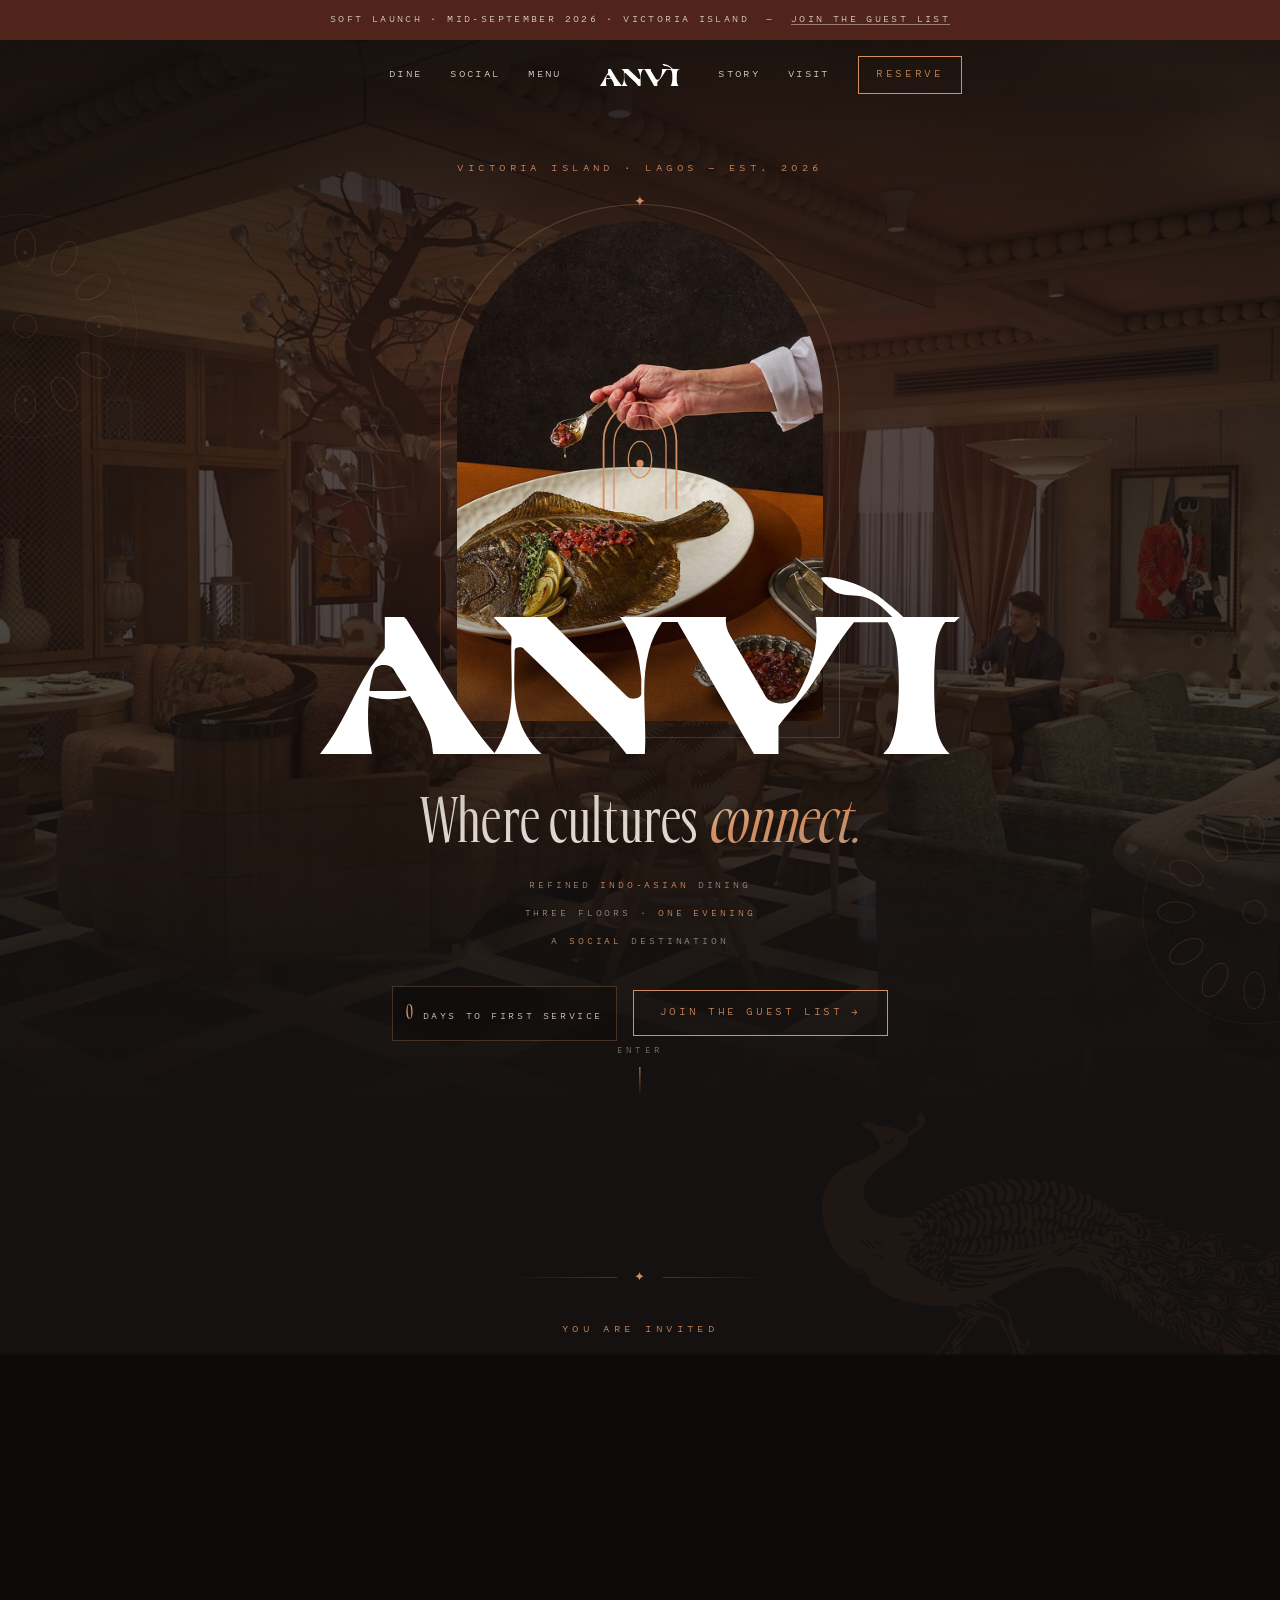
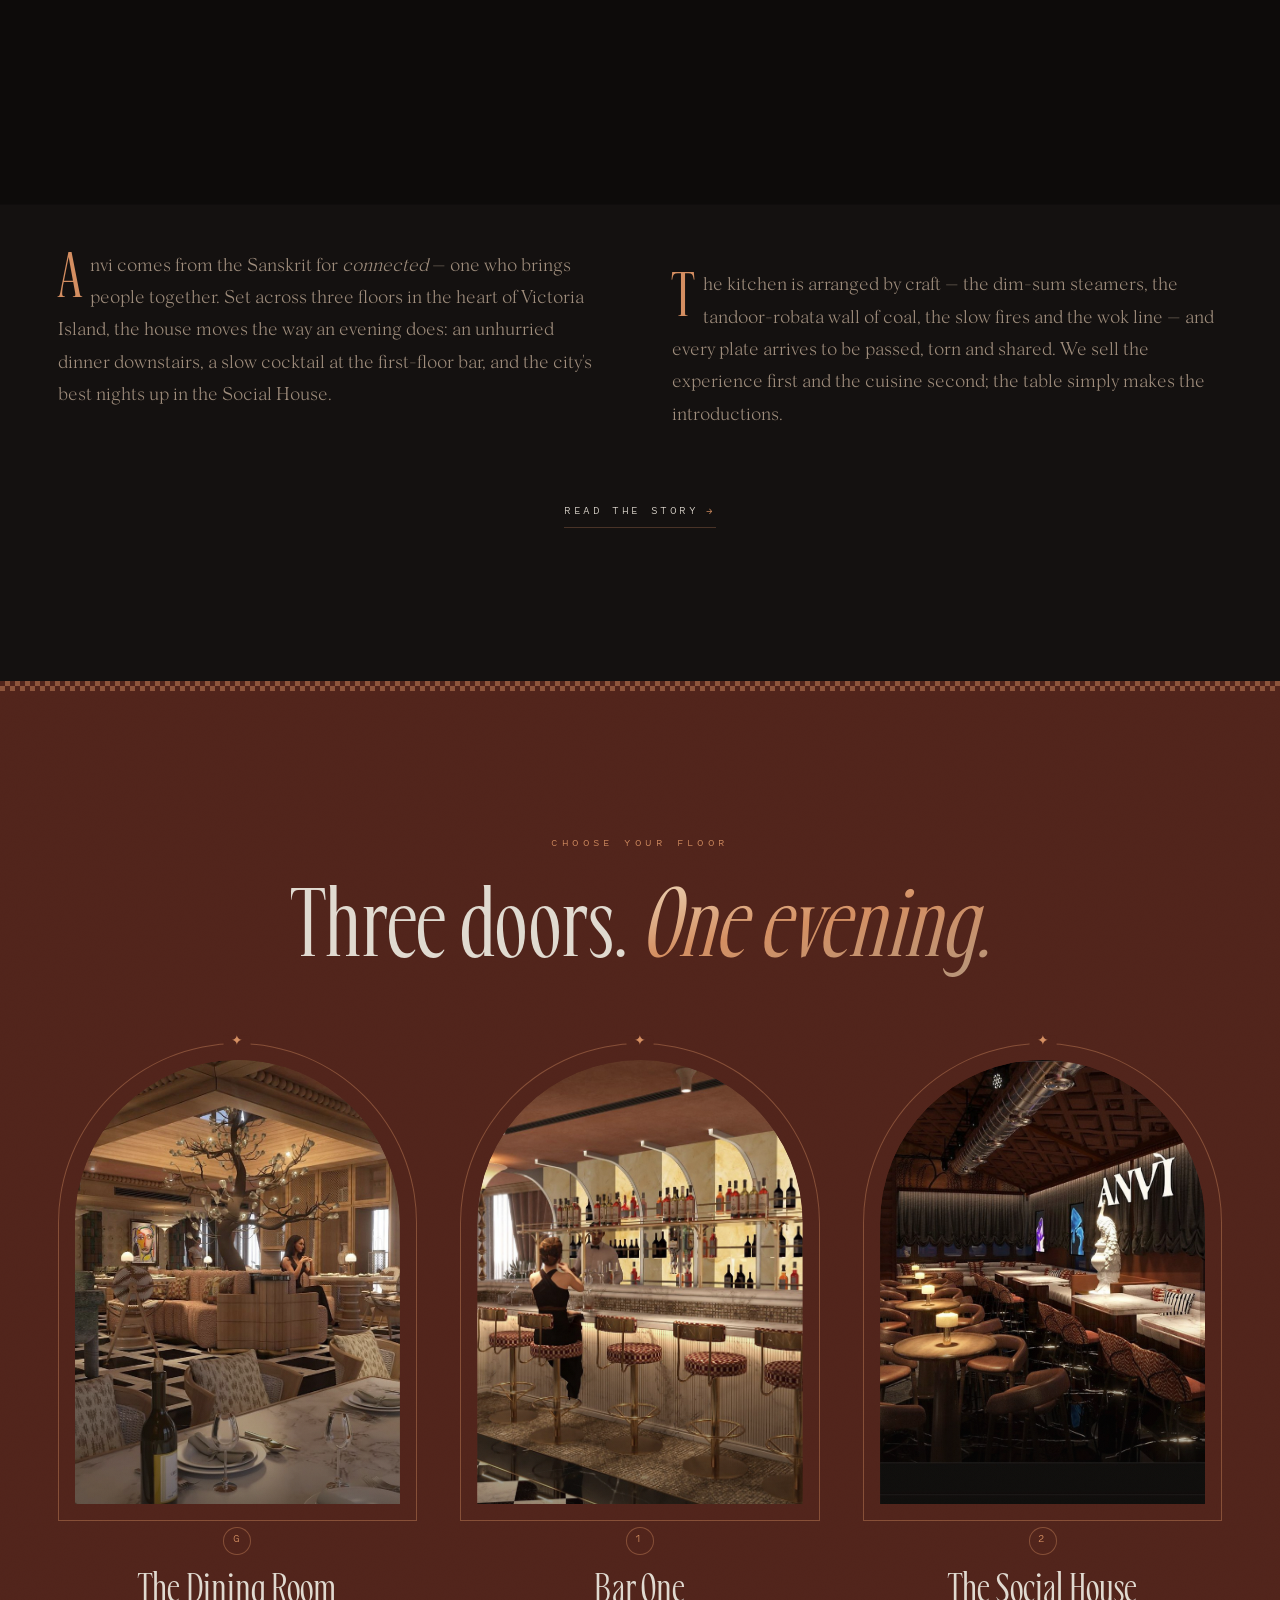
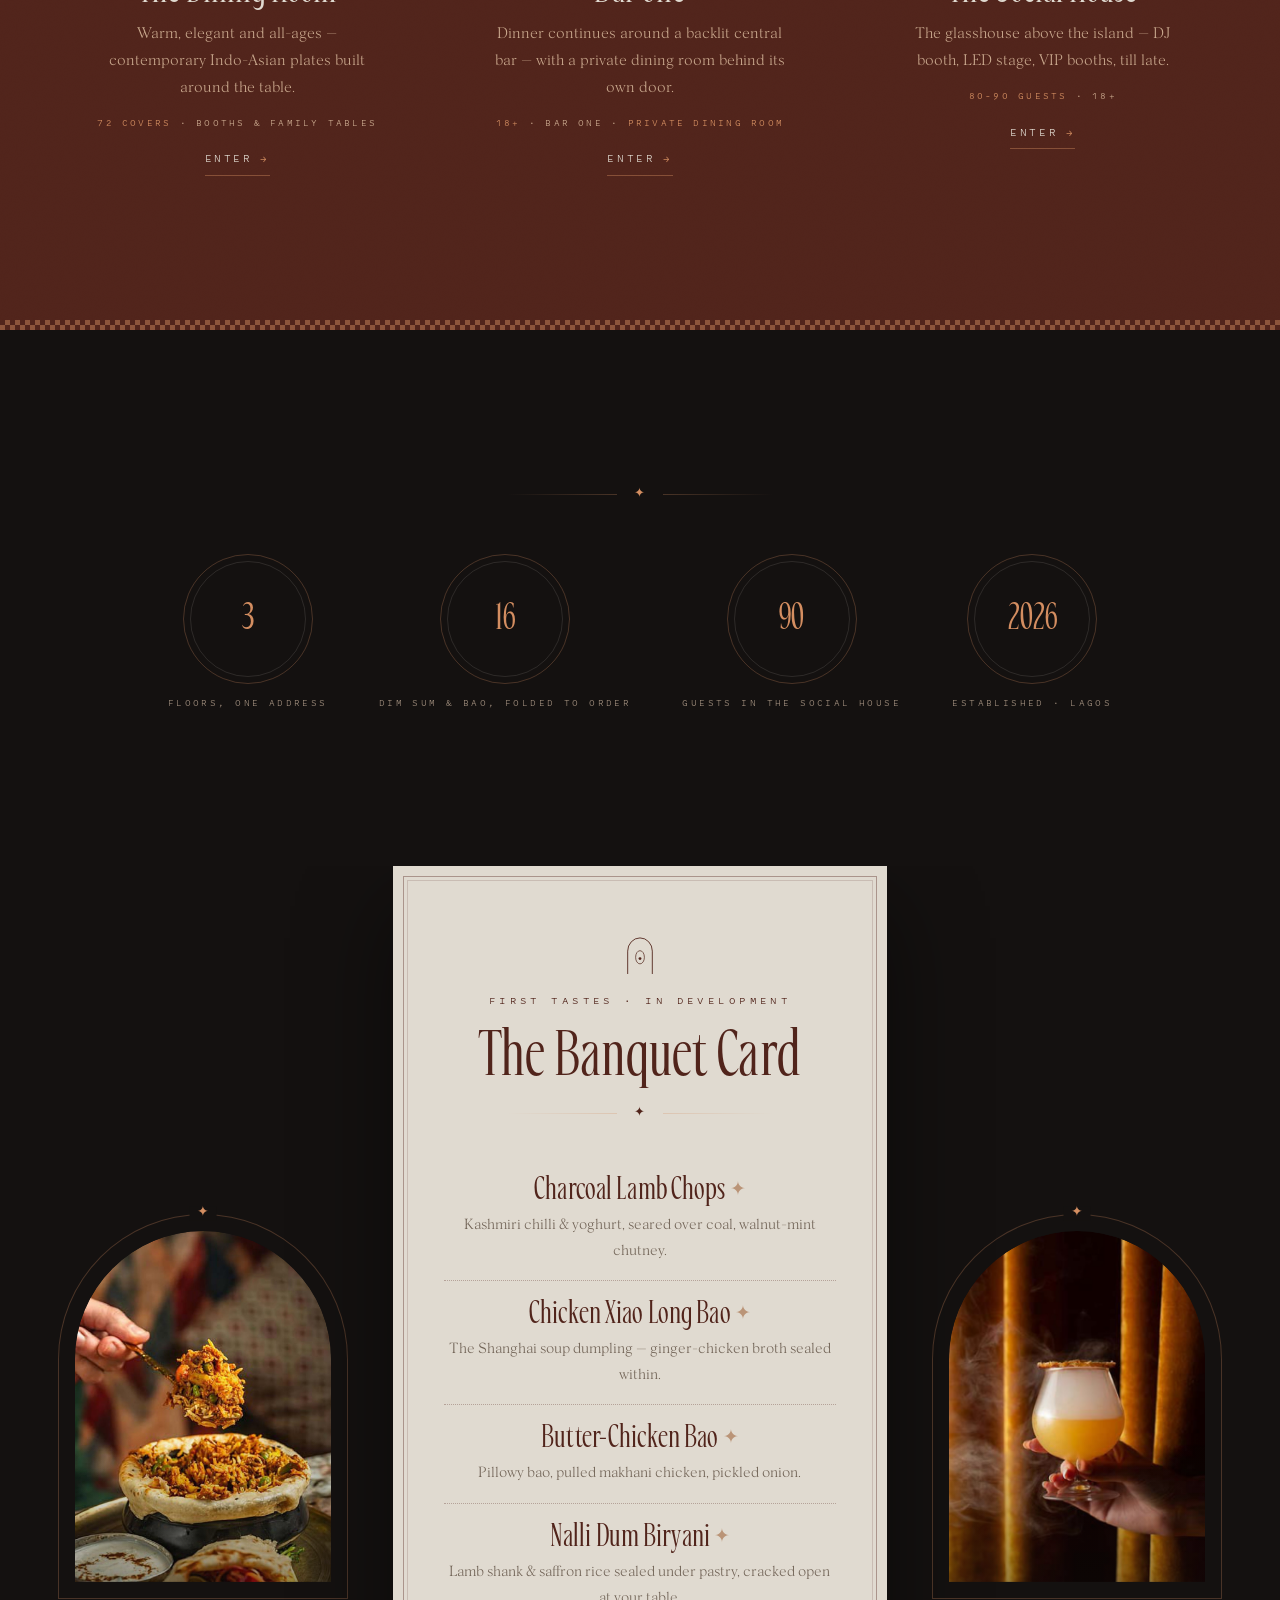
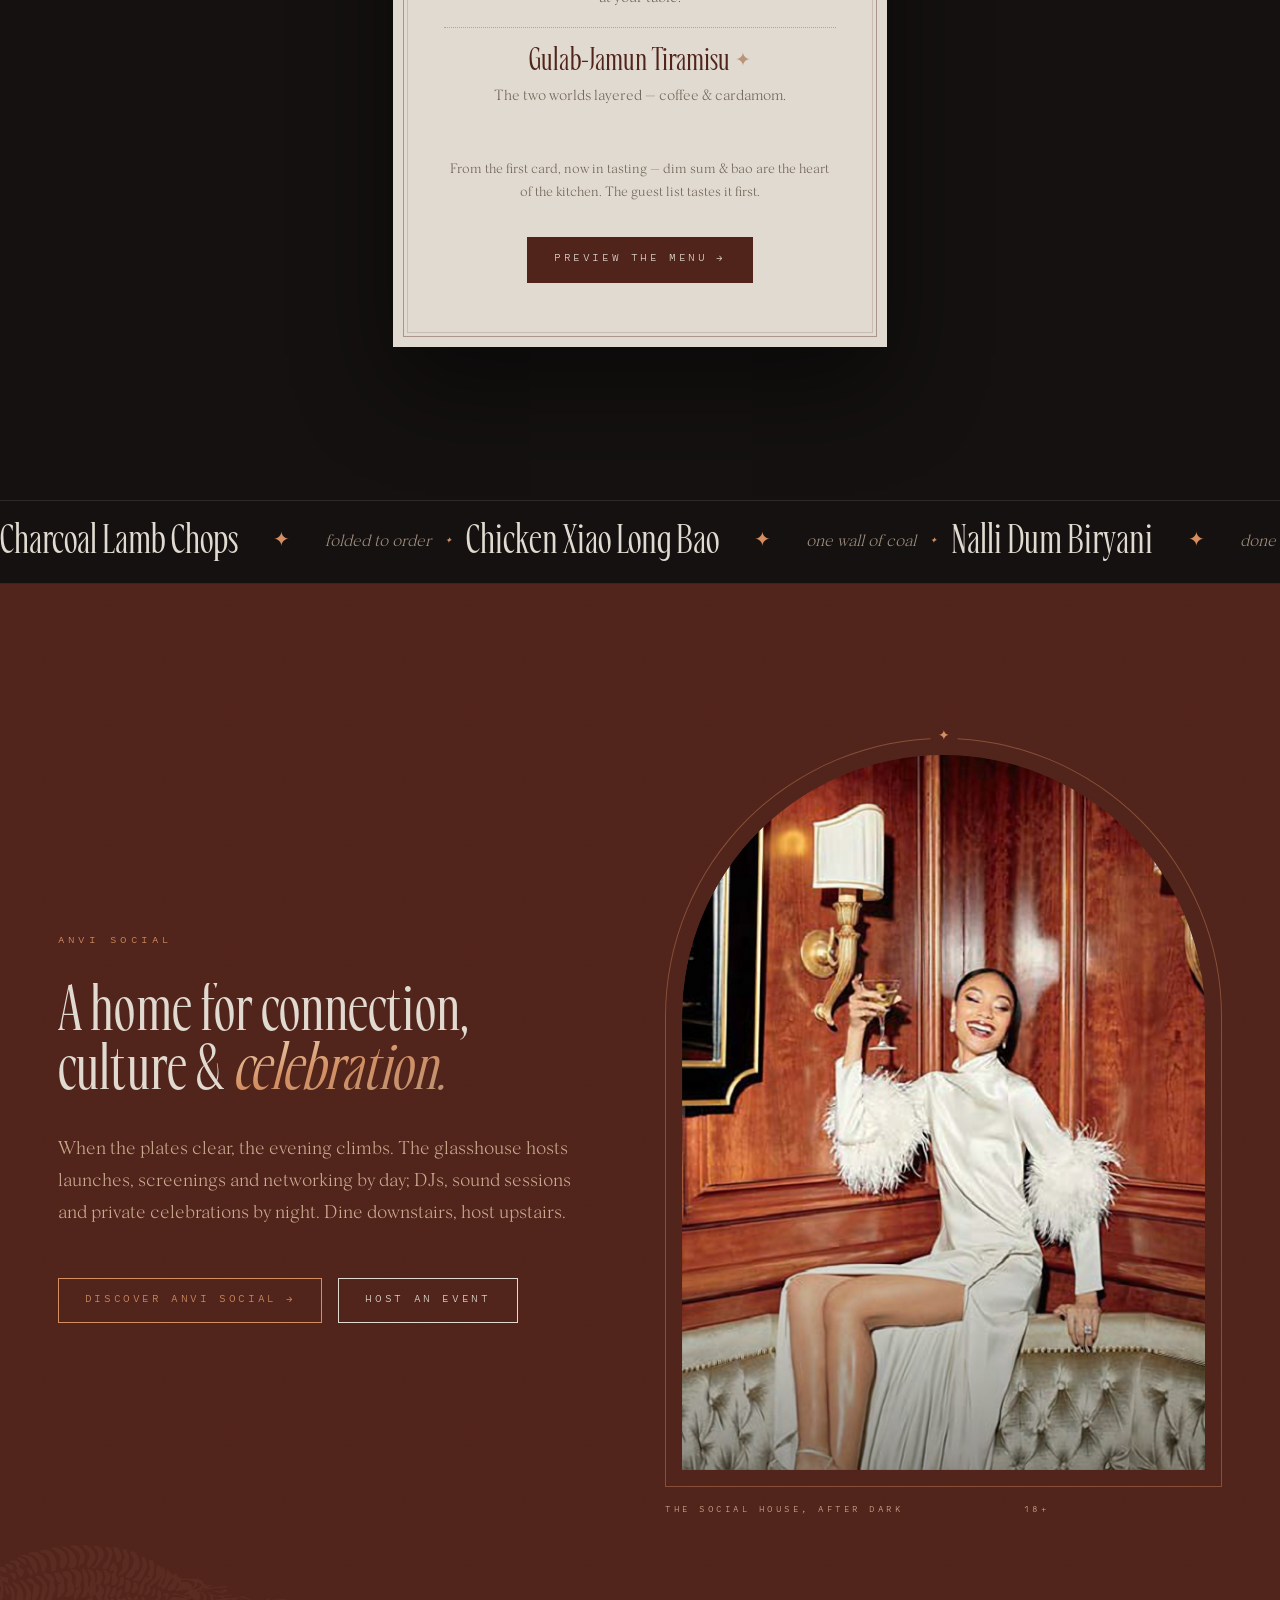
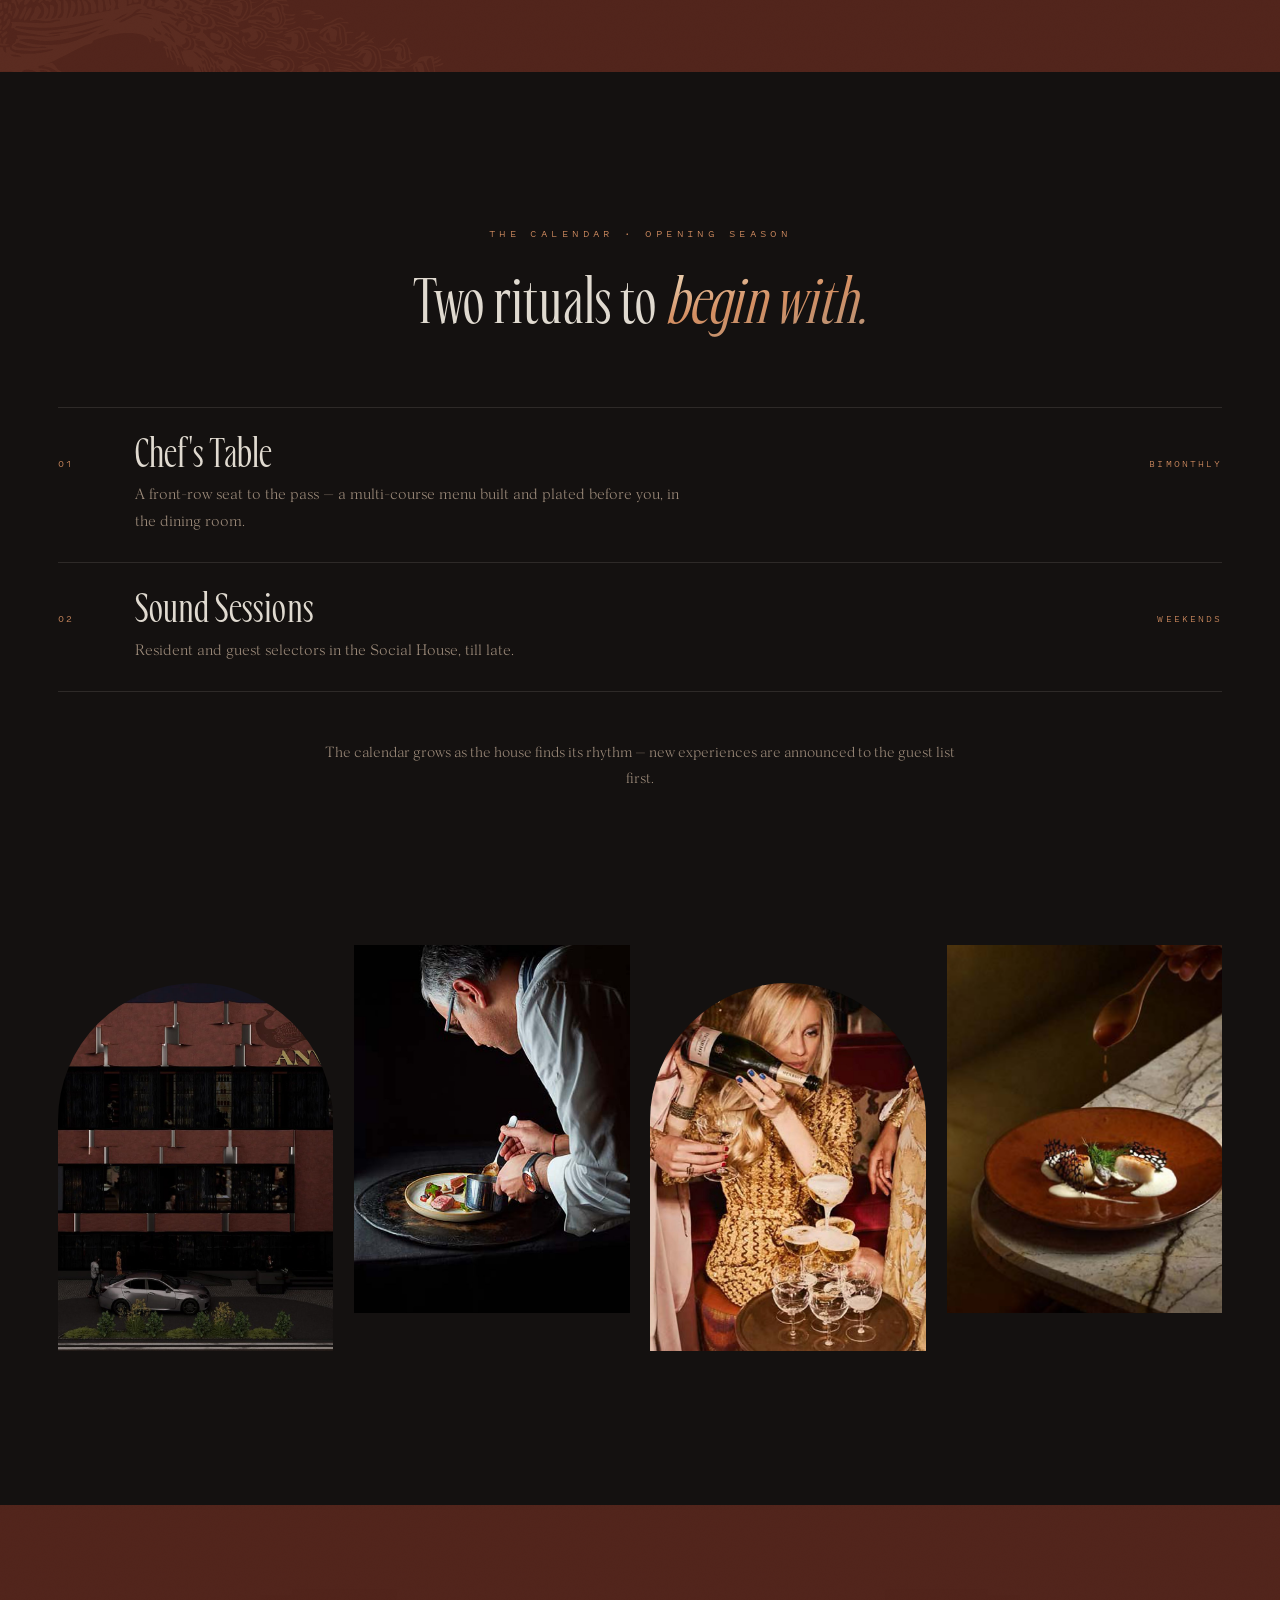
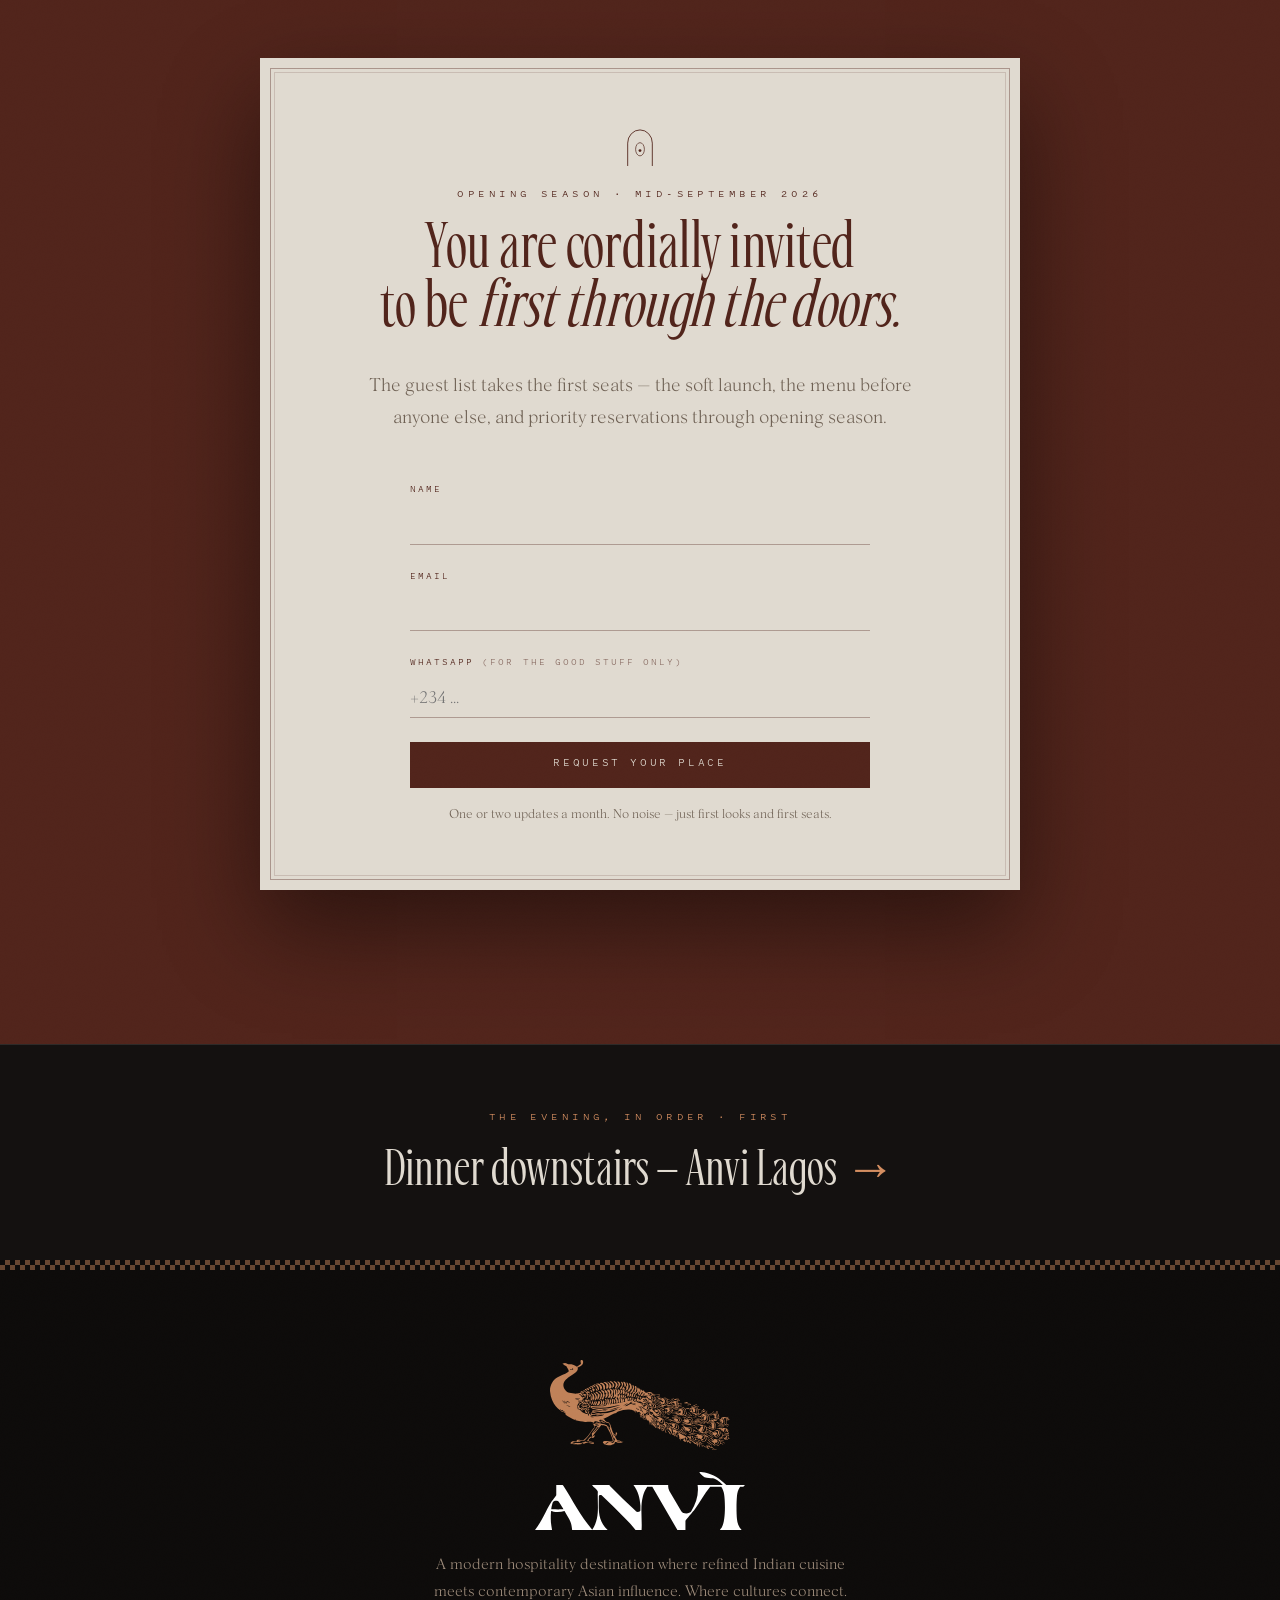
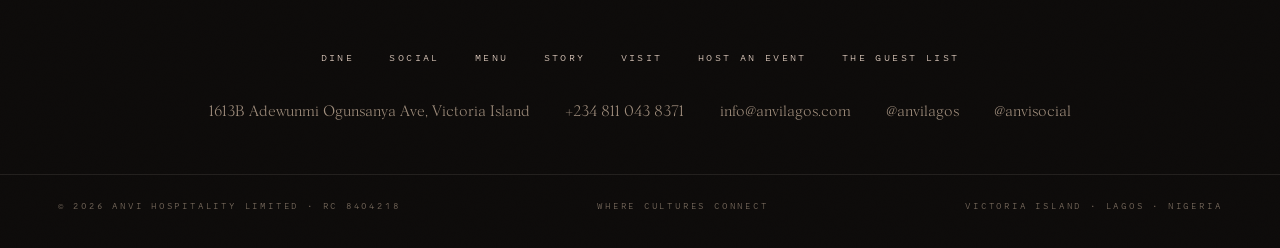
==== index.html @ 99337cc5 "Replace the Social House render carrying placeholder text; add two more real-socialhouse-arch.jpg wa" ====
<!DOCTYPE html>
<html lang="en">
<head>
<meta charset="UTF-8">
<meta name="viewport" content="width=device-width, initial-scale=1.0">
<!-- Google Analytics 4 -->
<script async src="https://www.googletagmanager.com/gtag/js?id=G-DDBRX91YCR"></script>
<script>
  window.dataLayer = window.dataLayer || [];
  function gtag(){dataLayer.push(arguments);}
  gtag("js", new Date());
  gtag("config", "G-DDBRX91YCR");
</script>
<title>ANVI — Where Cultures Connect · Refined Indo-Asian Dining · Victoria Island, Lagos</title>
<meta name="description" content="ANVI is a modern hospitality destination in Victoria Island, Lagos — refined Indian cuisine meets contemporary Asian influence across three floors: dining across two floors and the Social House above. Soft launch mid-September 2026.">
<meta property="og:title" content="ANVI — Where Cultures Connect">
<meta property="og:description" content="You are invited. Three doors, one evening — refined Indo-Asian dining and a social destination in Victoria Island, Lagos. Mid-September 2026.">
<meta property="og:type" content="website">
<meta property="og:url" content="https://anvilagos.com">
<meta property="og:image" content="https://anvilagos.com/assets/img/og-cover.jpg">
<meta property="og:image:width" content="1200">
<meta property="og:image:height" content="630">
<meta property="og:image:alt" content="ANVI — Where Cultures Connect">
<meta name="twitter:card" content="summary_large_image">
<meta name="twitter:image" content="https://anvilagos.com/assets/img/og-cover.jpg">
<link rel="icon" type="image/png" sizes="32x32" href="assets/img/favicon-32.png">
<link rel="icon" type="image/svg+xml" href="assets/logo/anvi-peacock-burgundy.svg">
<link rel="apple-touch-icon" href="assets/img/apple-touch-icon.png">
<meta name="theme-color" content="#141110">
<link rel="preload" href="assets/fonts/EternalCmp-Regular.woff2" as="font" type="font/woff2" crossorigin>
<link rel="preload" href="assets/fonts/SilkSerifText-Light.otf" as="font" type="font/otf" crossorigin>
<!-- imagesrcset/imagesizes must mirror the <img> below, or the preload fetches the full
     2400px file and the srcset saving is lost -->
<link rel="preload" as="image" href="assets/img/real-dining-tree.jpg"
      imagesrcset="assets/img/real-dining-tree-1200.jpg 1200w, assets/img/real-dining-tree-1800.jpg 1800w, assets/img/real-dining-tree.jpg 2400w"
      imagesizes="100vw" fetchpriority="high">
<link rel="stylesheet" href="css/anvi.css?v=13">
<script type="application/ld+json">
{
  "@context": "https://schema.org",
  "@type": "Restaurant",
  "name": "ANVI",
  "alternateName": "Anvi Lagos",
  "url": "https://anvilagos.com",
  "description": "A modern hospitality destination where refined Indian cuisine meets contemporary Asian influence — a dining room, Bar One on the first floor with its private dining room, and the Social House events floor in Victoria Island, Lagos.",
  "servesCuisine": ["Indian", "Pan-Asian", "Indo-Chinese"],
  "priceRange": "$$$",
  "acceptsReservations": true,
  "telephone": "+234 811 043 8371",
  "email": "info@anvilagos.com",
  "openingHours": "Mo-Su 12:00-23:00",
  "foundingDate": "2026",
  "address": {
    "@type": "PostalAddress",
    "streetAddress": "1613B Adewunmi Ogunsanya Avenue",
    "addressLocality": "Victoria Island",
    "addressRegion": "Lagos",
    "addressCountry": "NG"
  },
  "image": "https://anvilagos.com/assets/img/og-cover.jpg",
  "sameAs": [
    "https://instagram.com/anvilagos",
    "https://instagram.com/anvisocial"
  ],
  "parentOrganization": { "@type": "Organization", "name": "Anvi Hospitality Limited", "identifier": "RC 8404218" }
}
</script>
</head>
<body>

<a class="skip" href="#main">Skip to content</a>
<div class="pgbar" aria-hidden="true"></div>
<div class="ann">Soft launch · mid-September 2026 · Victoria Island &nbsp;—&nbsp; <a href="reservations.html#list">Join the guest&nbsp;list</a></div>

<header class="hd">
  <a class="hd__mini" href="reservations.html#reserve">Reserve</a>
  <nav class="hd__nav" aria-label="Primary">
    <div class="hd__group hd__group--l">
      <a class="hd__link" href="lagos.html">Dine</a>
      <a class="hd__link" href="social.html">Social</a>
      <a class="hd__link" href="menu.html">Menu</a>
    </div>
    <div class="hd__group hd__group--r">
      <a class="hd__link" href="about.html">Story</a>
      <a class="hd__link" href="reservations.html">Visit</a>
      <a class="btn hd__cta" href="reservations.html#reserve">Reserve</a>
    </div>
  </nav>
  <a class="hd__brand" href="index.html" aria-label="ANVI — home">
    <img src="assets/logo/anvi-wordmark-white.svg" alt="ANVI" width="120" height="33">
  </a>
  <button class="burger" aria-label="Open menu" aria-expanded="false"><span></span><span></span></button>
</header>

<!-- ======================= HERO · THE SHRINE ======================= -->
<section class="hero grain" id="main" data-plx-scene>
  <div class="hero__room" aria-hidden="true" data-plx="4" style="inset:-2.5%">
    <img src="assets/img/real-dining-tree.jpg" alt="" fetchpriority="high" width="2400" height="1429" srcset="assets/img/real-dining-tree-1200.jpg 1200w, assets/img/real-dining-tree-1800.jpg 1800w, assets/img/real-dining-tree.jpg 2400w" sizes="100vw">
  </div>
  <div class="mandala hero__mandala-l" aria-hidden="true" data-plx="16">
    <svg viewBox="0 0 200 200" fill="none" stroke="currentColor">
      <circle cx="100" cy="100" r="97" stroke-width=".7" opacity=".55"/>
      <circle cx="100" cy="100" r="76" stroke-width=".5" opacity=".35"/>
      <g stroke-width=".8">
        <ellipse cx="100" cy="32" rx="9" ry="16"/><ellipse cx="100" cy="32" rx="9" ry="16" transform="rotate(30 100 100)"/>
        <ellipse cx="100" cy="32" rx="9" ry="16" transform="rotate(60 100 100)"/><ellipse cx="100" cy="32" rx="9" ry="16" transform="rotate(90 100 100)"/>
        <ellipse cx="100" cy="32" rx="9" ry="16" transform="rotate(120 100 100)"/><ellipse cx="100" cy="32" rx="9" ry="16" transform="rotate(150 100 100)"/>
        <ellipse cx="100" cy="32" rx="9" ry="16" transform="rotate(180 100 100)"/><ellipse cx="100" cy="32" rx="9" ry="16" transform="rotate(210 100 100)"/>
        <ellipse cx="100" cy="32" rx="9" ry="16" transform="rotate(240 100 100)"/><ellipse cx="100" cy="32" rx="9" ry="16" transform="rotate(270 100 100)"/>
        <ellipse cx="100" cy="32" rx="9" ry="16" transform="rotate(300 100 100)"/><ellipse cx="100" cy="32" rx="9" ry="16" transform="rotate(330 100 100)"/>
      </g>
      <g fill="currentColor" stroke="none">
        <circle cx="100" cy="36" r="1.6"/><circle cx="100" cy="164" r="1.6"/><circle cx="36" cy="100" r="1.6"/><circle cx="164" cy="100" r="1.6"/>
      </g>
      <circle cx="100" cy="100" r="10" stroke-width=".8"/>
    </svg>
  </div>
  <div class="mandala hero__mandala-r" aria-hidden="true" data-plx="22">
    <svg viewBox="0 0 200 200" fill="none" stroke="currentColor">
      <circle cx="100" cy="100" r="97" stroke-width=".7" opacity=".55"/>
      <circle cx="100" cy="100" r="76" stroke-width=".5" opacity=".35"/>
      <g stroke-width=".8">
        <ellipse cx="100" cy="32" rx="9" ry="16"/><ellipse cx="100" cy="32" rx="9" ry="16" transform="rotate(30 100 100)"/>
        <ellipse cx="100" cy="32" rx="9" ry="16" transform="rotate(60 100 100)"/><ellipse cx="100" cy="32" rx="9" ry="16" transform="rotate(90 100 100)"/>
        <ellipse cx="100" cy="32" rx="9" ry="16" transform="rotate(120 100 100)"/><ellipse cx="100" cy="32" rx="9" ry="16" transform="rotate(150 100 100)"/>
        <ellipse cx="100" cy="32" rx="9" ry="16" transform="rotate(180 100 100)"/><ellipse cx="100" cy="32" rx="9" ry="16" transform="rotate(210 100 100)"/>
        <ellipse cx="100" cy="32" rx="9" ry="16" transform="rotate(240 100 100)"/><ellipse cx="100" cy="32" rx="9" ry="16" transform="rotate(270 100 100)"/>
        <ellipse cx="100" cy="32" rx="9" ry="16" transform="rotate(300 100 100)"/><ellipse cx="100" cy="32" rx="9" ry="16" transform="rotate(330 100 100)"/>
      </g>
      <circle cx="100" cy="100" r="10" stroke-width=".8"/>
    </svg>
  </div>

  <div class="hero__stage">
    <p class="k hero__k" data-rv>Victoria Island · Lagos — est. 2026</p>
    <div class="hero__archwrap">
      <div class="arch-frame" data-plx="7">
        <div class="arch arch--slides" aria-hidden="true">
          <div class="arch__slide on"><img src="assets/img/hero-fish.jpg" alt="" width="1500" height="1000" fetchpriority="high" srcset="assets/img/hero-fish-1200.jpg 1200w, assets/img/hero-fish-1800.jpg 1800w, assets/img/hero-fish.jpg 2850w" sizes="100vw"></div>
          <div class="arch__slide"><img src="assets/img/food-prawns.jpg" alt="" width="1200" height="1600" loading="lazy"></div>
          <div class="arch__slide"><img src="assets/img/drink-coupe-smoke.jpg" alt="" width="1200" height="1600" loading="lazy"></div>
        </div>
      </div>
      <div class="hero__word"><span style="display:block" data-plx="14"><img src="assets/logo/anvi-wordmark-white.svg" alt="ANVI" width="640" height="177"></span></div>
    </div>
    <div class="hero__tag">
      <h1 class="d3" data-split>Where cultures <span class="ital gilt">connect.</span></h1>
    </div>
    <p class="hero__meta" data-rv style="--d:2">
      <span>Refined <b>Indo-Asian</b> dining</span>
      <span>Three floors · <b>one evening</b></span>
      <span>A <b>social</b> destination</span>
    </p>
    <div class="row row--center hero__cta" data-rv style="--d:3">
      <div class="tminus" data-count="2026-09-15"><b data-cd-days>—</b> days to first service</div>
      <a class="btn" href="reservations.html#list">Join the guest list <span class="ar">→</span></a>
    </div>
  </div>
  <div class="hero__scroll" aria-hidden="true">Enter</div>
</section>

<!-- ======================= THE INVITATION ======================= -->
<section class="sec t-night" style="overflow:clip">
  <img class="wm" src="assets/logo/anvi-peacock-peach.svg" alt="" style="right:-8%;top:0" loading="lazy">
  <div class="wrap center" style="position:relative;z-index:1">
    <p class="orn" data-rv><span class="eye">✦</span></p>
    <p class="k mt-2" data-rv>You are invited</p>
    <h2 class="d2 mt-2" style="max-width:17ch;margin-inline:auto" data-split>Not another restaurant. A <span class="ital gilt">destination.</span></h2>
    <p class="lead mt-3" style="max-width:52ch;margin-inline:auto" data-rv>A modern hospitality destination where refined Indian cuisine meets contemporary Asian influence — built on a curated menu, elevated design and meaningful social experiences.</p>
    <div class="grid g-2 mt-4" style="text-align:left;gap:clamp(2rem,5vw,4.5rem)">
      <p class="dropcap dim" data-rv>Anvi comes from the Sanskrit for <em>connected</em> — one who brings people together. Set across three floors in the heart of Victoria Island, the house moves the way an evening does: an unhurried dinner downstairs, a slow cocktail at the first-floor bar, and the city's best nights up in the Social House.</p>
      <p class="dropcap dim" data-rv style="--d:1">The kitchen is arranged by craft — the dim-sum steamers, the tandoor-robata wall of coal, the slow fires and the wok line — and every plate arrives to be passed, torn and shared. We sell the experience first and the cuisine second; the table simply makes the introductions.</p>
    </div>
    <a class="lnk mt-4" style="display:inline-flex" href="about.html">Read the story <span class="ar">→</span></a>
  </div>
</section>

<!-- ======================= THREE DOORS ======================= -->
<section class="sec t-oxblood grain" style="overflow:clip">
  <hr class="checker" aria-hidden="true" style="position:absolute;top:0;left:0;right:0;margin:0">
  <div class="wrap-x center" style="position:relative;z-index:1">
    <p class="k" data-rv>Choose your floor</p>
    <h2 class="d2 mt-2" data-split>Three doors. <span class="ital gilt">One evening.</span></h2>
    <div class="doors mt-4">
      <a class="door" href="lagos.html" data-rv>
        <div data-rv="img" style="display:block">
          <div class="arch-frame"><div class="arch"><img src="assets/img/real-dining-tables.jpg" alt="The ground-floor dining room" loading="lazy" width="2400" height="1351" srcset="assets/img/real-dining-tables-1200.jpg 1200w, assets/img/real-dining-tables-1800.jpg 1800w, assets/img/real-dining-tables.jpg 2400w" sizes="100vw"></div></div>
        </div>
        <span class="door__floor">G</span>
        <h3 class="d4 door__name">The Dining Room</h3>
        <p class="door__desc">Warm, elegant and all-ages — contemporary Indo-Asian plates built around the table.</p>
        <p class="door__specs"><b>72 covers</b> · booths &amp; family tables</p>
        <span class="lnk door__go">Enter <span class="ar">→</span></span>
      </a>
      <a class="door" href="lagos.html#bar" data-rv style="--d:1">
        <div data-rv="img" style="display:block">
          <div class="arch-frame"><div class="arch"><img src="assets/img/real-barone-arch.jpg" alt="Bar One — the first-floor bar" loading="lazy" width="1500" height="1876" srcset="assets/img/real-barone-arch-1200.jpg 1200w, assets/img/real-barone-arch.jpg 1500w" sizes="100vw"></div></div>
        </div>
        <span class="door__floor">1</span>
        <h3 class="d4 door__name">Bar One</h3>
        <p class="door__desc">Dinner continues around a backlit central bar — with a private dining room behind its own door.</p>
        <p class="door__specs"><b>18+</b> · Bar One · <b>private dining room</b></p>
        <span class="lnk door__go">Enter <span class="ar">→</span></span>
      </a>
      <a class="door" href="social.html" data-rv style="--d:2">
        <div data-rv="img" style="display:block">
          <div class="arch-frame"><div class="arch"><img src="assets/img/real-socialhouse.jpg" alt="The Social House at night" loading="lazy" width="2400" height="1493" srcset="assets/img/real-socialhouse-1200.jpg 1200w, assets/img/real-socialhouse-1800.jpg 1800w, assets/img/real-socialhouse.jpg 2400w" sizes="100vw"></div></div>
        </div>
        <span class="door__floor">2</span>
        <h3 class="d4 door__name">The Social House</h3>
        <p class="door__desc">The glasshouse above the island — DJ booth, LED stage, VIP booths, till late.</p>
        <p class="door__specs"><b>80–90 guests</b> · 18+</p>
        <span class="lnk door__go">Enter <span class="ar">→</span></span>
      </a>
    </div>
  </div>
  <hr class="checker" aria-hidden="true" style="position:absolute;bottom:0;left:0;right:0;margin:0">
</section>

<!-- ======================= MEDALS ======================= -->
<section class="sec t-night">
  <div class="wrap center">
    <p class="orn" data-rv><span class="eye">✦</span></p>
    <div class="medals mt-3">
      <div class="medal" data-rv><div class="medal__ring"><b>3</b></div><span>Floors, one address</span></div>
      <div class="medal" data-rv style="--d:1"><div class="medal__ring"><b>16</b></div><span>Dim sum &amp; bao, folded to order</span></div>
      <div class="medal" data-rv style="--d:2"><div class="medal__ring"><b>90</b></div><span>Guests in the Social House</span></div>
      <div class="medal" data-rv style="--d:3"><div class="medal__ring"><b>2026</b></div><span>Established · Lagos</span></div>
    </div>
  </div>
</section>

<!-- ======================= THE BANQUET CARD ======================= -->
<section class="sec sec--flush-t t-night" style="overflow:clip">
  <div class="wrap-x">
    <div class="banquet">
      <div data-rv="img" class="banquet-side">
        <div class="arch-frame"><div class="arch"><img src="assets/img/food-biryani.jpg" alt="Saffron dum biryani" loading="lazy" width="1200" height="1600" srcset="assets/img/food-biryani-1200.jpg 1200w, assets/img/food-biryani-1800.jpg 1800w, assets/img/food-biryani.jpg 1922w" sizes="100vw"></div></div>
      </div>
      <div class="invite center" data-rv>
        <div class="invite__seal" aria-hidden="true">
          <svg viewBox="0 0 100 110" fill="none" xmlns="http://www.w3.org/2000/svg">
            <path d="M22 100 V48 A28 30 0 0 1 78 48 V100" stroke="currentColor" stroke-width="2"/>
            <ellipse cx="50" cy="62" rx="10" ry="15" stroke="currentColor" stroke-width="1.6"/>
            <circle cx="50" cy="65" r="3.2" fill="currentColor"/>
          </svg>
        </div>
        <p class="k">First tastes · in development</p>
        <h2 class="d3 mt-1" style="color:var(--oxblood)">The Banquet Card</h2>
        <p class="orn mt-1" style="color:var(--oxblood)" aria-hidden="true"><span class="eye">✦</span></p>
        <div class="bq mt-2">
          <div class="bq__item">
            <h3 class="bq__n">Charcoal Lamb Chops <span class="sig">✦</span></h3>
            <p class="bq__d">Kashmiri chilli &amp; yoghurt, seared over coal, walnut-mint chutney.</p>
          </div>
          <div class="bq__item">
            <h3 class="bq__n">Chicken Xiao Long Bao <span class="sig">✦</span></h3>
            <p class="bq__d">The Shanghai soup dumpling — ginger-chicken broth sealed within.</p>
          </div>
          <div class="bq__item">
            <h3 class="bq__n">Butter-Chicken Bao <span class="sig">✦</span></h3>
            <p class="bq__d">Pillowy bao, pulled makhani chicken, pickled onion.</p>
          </div>
          <div class="bq__item">
            <h3 class="bq__n">Nalli Dum Biryani <span class="sig">✦</span></h3>
            <p class="bq__d">Lamb shank &amp; saffron rice sealed under pastry, cracked open at your table.</p>
          </div>
          <div class="bq__item">
            <h3 class="bq__n">Gulab-Jamun Tiramisu <span class="sig">✦</span></h3>
            <p class="bq__d">The two worlds layered — coffee &amp; cardamom.</p>
          </div>
        </div>
        <p class="dim mt-2" style="font-size:.85rem">From the first card, now in tasting — dim sum &amp; bao are the heart of the kitchen. The guest list tastes it first.</p>
        <a class="btn btn--fill mt-2" href="menu.html">Preview the menu <span class="ar">→</span></a>
      </div>
      <div data-rv="img" class="banquet-side">
        <div class="arch-frame"><div class="arch"><img src="assets/img/drink-glow.jpg" alt="A glowing signature cocktail" loading="lazy" width="900" height="1200"></div></div>
      </div>
    </div>
  </div>
</section>

<!-- ======================= MARQUEE ======================= -->
<div class="mq t-night" aria-hidden="true">
  <div class="mq__t">
    <span>Charcoal Lamb Chops</span><span class="ital">folded to order</span><span>Chicken Xiao Long Bao</span><span class="ital">one wall of coal</span><span>Nalli Dum Biryani</span><span class="ital">done properly</span><span>Anvi Jollof</span>
  </div>
</div>

<!-- ======================= AFTER DARK ======================= -->
<section class="sec t-oxblood grain" style="overflow:clip">
  <img class="wm" src="assets/logo/anvi-peacock-peach.svg" alt="" style="left:-9%;bottom:-8%;opacity:.07" loading="lazy">
  <div class="wrap" style="position:relative;z-index:1">
    <div class="duo duo--rev">
      <div class="duo__media" data-rv="img">
        <div class="arch-frame"><div class="arch"><img src="assets/img/social-laugh.jpg" alt="Friends laughing over cocktails at Anvi Social" loading="lazy" width="1500" height="2000"></div></div>
        <p class="duo__caption"><span>The Social House, after dark</span><span>18+</span></p>
      </div>
      <div class="duo__body">
        <p class="k" data-rv>Anvi Social</p>
        <h2 class="d3 mt-2" data-split>A home for connection, culture &amp; <span class="ital gilt">celebration.</span></h2>
        <p class="dim mt-2" data-rv>When the plates clear, the evening climbs. The glasshouse hosts launches, screenings and networking by day; DJs, sound sessions and private celebrations by night. Dine downstairs, host upstairs.</p>
        <div class="row mt-3" data-rv style="--d:1">
          <a class="btn" href="social.html">Discover Anvi Social <span class="ar">→</span></a>
          <a class="btn btn--ivory" href="reservations.html#host">Host an event</a>
        </div>
      </div>
    </div>
  </div>
</section>

<!-- ======================= PROGRAMME ======================= -->
<section class="sec t-night">
  <div class="wrap">
    <div class="center">
      <p class="k" data-rv>The calendar · opening season</p>
      <h2 class="d3 mt-2" data-rv style="--d:1">Two rituals to <span class="ital gilt">begin with.</span></h2>
    </div>
    <div class="prog mt-4">
      <div class="prog__item" data-rv>
        <span class="prog__no">01</span>
        <div><h3 class="prog__name">Chef's Table</h3><p class="prog__desc">A front-row seat to the pass — a multi-course menu built and plated before you, in the dining room.</p></div>
        <span class="prog__when">Bimonthly</span>
      </div>
      <div class="prog__item" data-rv>
        <span class="prog__no">02</span>
        <div><h3 class="prog__name">Sound Sessions</h3><p class="prog__desc">Resident and guest selectors in the Social House, till late.</p></div>
        <span class="prog__when">Weekends</span>
      </div>
    </div>
    <p class="dim center mt-3" data-rv style="font-size:.92rem;margin-inline:auto">The calendar grows as the house finds its rhythm — new experiences are announced to the guest list first.</p>
  </div>
</section>

<!-- ======================= COLONNADE ======================= -->
<section class="sec sec--flush-t t-night">
  <div class="wrap-x">
    <div class="gal">
      <a href="assets/img/real-facade-dusk.jpg" data-rv><img src="assets/img/real-facade-dusk.jpg" srcset="assets/img/real-facade-dusk-1200.jpg 1200w, assets/img/real-facade-dusk-1800.jpg 1800w, assets/img/real-facade-dusk.jpg 2200w" sizes="100vw" alt="The ANVI building at dusk, signage lit on Adewunmi Ogunsanya Avenue" loading="lazy" width="2200" height="1400"></a>
      <a href="assets/img/chef-plating.jpg" data-rv style="--d:1"><img src="assets/img/chef-plating.jpg" alt="A chef plating at the pass" loading="lazy" width="1200" height="1600"></a>
      <a href="assets/img/social-champagne.jpg" data-rv style="--d:2"><img src="assets/img/social-champagne.jpg" alt="Champagne in the Social House" loading="lazy" width="900" height="900" srcset="assets/img/social-champagne-1200.jpg 1200w, assets/img/social-champagne-1800.jpg 1800w, assets/img/social-champagne.jpg 1923w" sizes="100vw"></a>
      <a href="assets/img/food-dessert.jpg" data-rv style="--d:3"><img src="assets/img/food-dessert.jpg" alt="Dessert, plated" loading="lazy" width="900" height="900"></a>
    </div>
  </div>
</section>

<!-- ======================= FOUNDING 100 ======================= -->
<section class="sec t-oxblood grain" id="list" style="overflow:clip">
  <img class="wm" src="assets/logo/anvi-peacock-peach.svg" alt="" style="left:50%;top:50%;transform:translate(-50%,-50%);width:min(72vw,700px);opacity:.06" loading="lazy">
  <div class="wrap" style="position:relative;z-index:1;max-width:760px">
    <div class="invite center" data-rv>
      <div class="invite__seal" aria-hidden="true">
        <svg viewBox="0 0 100 110" fill="none" xmlns="http://www.w3.org/2000/svg">
          <path d="M22 100 V48 A28 30 0 0 1 78 48 V100" stroke="currentColor" stroke-width="2"/>
          <ellipse cx="50" cy="62" rx="10" ry="15" stroke="currentColor" stroke-width="1.6"/>
          <circle cx="50" cy="65" r="3.2" fill="currentColor"/>
        </svg>
      </div>
      <p class="k">Opening season · mid-September 2026</p>
      <h2 class="d3 mt-1" style="color:var(--oxblood)">You are cordially invited<br>to be <span class="ital">first through the doors.</span></h2>
      <p class="dim mt-2" style="max-width:46ch;margin-inline:auto">The guest list takes the first seats — the soft launch, the menu before anyone else, and priority reservations through opening season.</p>
      <form class="mt-3" data-anvi style="max-width:460px;margin-inline:auto" data-subject="Guest list signup — homepage">
          <input type="checkbox" name="botcheck" style="display:none" tabindex="-1" autocomplete="off" aria-hidden="true">
        <div class="fbody">
          <div class="fld"><label for="f-name">Name</label><input id="f-name" name="name" type="text" required autocomplete="name"></div>
          <div class="fld"><label for="f-email">Email</label><input id="f-email" name="email" type="email" required autocomplete="email"></div>
          <div class="fld"><label for="f-wa">WhatsApp <span style="opacity:.6">(for the good stuff only)</span></label><input id="f-wa" name="whatsapp" type="tel" autocomplete="tel" placeholder="+234 ..."></div>
          <button class="btn btn--fill btn--wide" type="submit">Request your place</button>
          <p class="fnote center">One or two updates a month. No noise — just first looks and first seats.</p>
        </div>
        <div class="fok"><h3 class="d5">Your place is requested.</h3><p class="mt-1" style="color:#6E6053">You&rsquo;re on the list — your first look at Anvi is on its way.</p></div>
      </form>
    </div>
  </div>
</section>

<!-- ======================= FOOTER · THE CREST ======================= -->
<a class="nextstop" href="lagos.html">
  <span class="k">The evening, in order · first</span>
  <span class="go">Dinner downstairs — Anvi Lagos <span class="ar">→</span></span>
</a>

<footer class="site-foot grain">
  <hr class="checker" aria-hidden="true" style="margin:0">
  <div class="foot-crest">
    <img class="peacock" src="assets/logo/anvi-peacock-peach.svg" alt="" loading="lazy">
    <img class="word" src="assets/logo/anvi-wordmark-white.svg" alt="ANVI" loading="lazy">
    <p>A modern hospitality destination where refined Indian cuisine meets contemporary Asian influence. Where cultures connect.</p>
  </div>
  <nav class="foot-links" aria-label="Footer">
    <a href="lagos.html">Dine</a>
    <a href="social.html">Social</a>
    <a href="menu.html">Menu</a>
    <a href="about.html">Story</a>
    <a href="reservations.html">Visit</a>
    <a href="reservations.html#host">Host an event</a>
    <a href="reservations.html#list">The Guest List</a>
  </nav>
  <div class="foot-contact">
    <a href="https://maps.google.com/?q=1613B+Adewunmi+Ogunsanya+Ave+Victoria+Island+Lagos" target="_blank" rel="noopener">1613B Adewunmi Ogunsanya Ave, Victoria Island</a>
    <a href="tel:+2348110438371">+234 811 043 8371</a>
    <a href="mailto:info@anvilagos.com">info@anvilagos.com</a>
    <a href="https://instagram.com/anvilagos" target="_blank" rel="noopener">@anvilagos</a>
    <a href="https://instagram.com/anvisocial" target="_blank" rel="noopener">@anvisocial</a>
  </div>
  <div class="foot-legal">
    <span>© <span data-year>2026</span> Anvi Hospitality Limited · RC 8404218</span>
    <span>Where cultures connect</span>
    <span>Victoria Island · Lagos · Nigeria</span>
  </div>
</footer>

<!-- Vercel Analytics + Speed Insights (cookieless; GA4 above does set cookies) -->
<script>window.va=window.va||function(){(window.vaq=window.vaq||[]).push(arguments)};</script>
<script defer src="/_vercel/insights/script.js"></script>
<script defer src="/_vercel/speed-insights/script.js"></script>
<script src="js/anvi.js?v=13"></script>
</body>
</html>
---- css/anvi.css ----
/* ==========================================================================
   ANVI — The Invitation
   v3 design system · built to the Anvi 2025 Brand Guidelines
   Eternal Compressed (display) · Silk Serif (body) · Pitch Sans (ui)
   A candlelit ceremony: arched frames, fine gold linework, centered
   symmetry — the site as a gilded invitation to the table.
   ========================================================================== */

/* ---------- fonts ---------- */
@font-face {
  font-family: "Eternal Compressed";
  src: url("../assets/fonts/EternalCmp-Regular.woff2") format("woff2"),
       url("../assets/fonts/EternalCmp-Regular.woff") format("woff");
  font-weight: 400; font-style: normal; font-display: swap;
}
@font-face {
  font-family: "Silk Serif";
  src: url("../assets/fonts/SilkSerifText-Light.otf") format("opentype"),
       url("../assets/fonts/SilkSerifText-Light.ttf") format("truetype");
  font-weight: 300; font-style: normal; font-display: swap;
}
@font-face {
  font-family: "Pitch Sans";
  src: url("../assets/fonts/PitchSans-Medium.otf") format("opentype");
  font-weight: 500; font-style: normal; font-display: swap;
}
@font-face {
  font-family: "Pitch Sans";
  src: url("../assets/fonts/PitchSans-Bold.otf") format("opentype");
  font-weight: 700; font-style: normal; font-display: swap;
}

/* ---------- tokens ---------- */
:root {
  /* brand palette — Anvi 2025 guidelines */
  --oxblood:   #51241B;   /* Saffron Burgundy */
  --oxblood-d: #3A1811;
  --ivory:     #E0DAD0;   /* Ivory Stone White */
  --sand:      #E2CEC0;   /* Sandalwood Dust Beige */
  --gold:      #D48E61;   /* Soft Rose Peach — reads antique gold on night */
  --gold-2:    #BA9477;   /* Warm Sandstone Brown */
  --soil:      #5D4133;   /* Rich Soil Brown */
  --neem:      #3F3E2A;   /* Neem Leaf Green */
  --kohl:      #231F20;   /* Kohl Night Black */
  --night:     #141110;   /* the room after the candles are lit */
  --night-2:   #0D0B0A;

  --gold-hi:   #E8C9A8;   /* candle highlight for gradient gold */

  --f-display: "Eternal Compressed", "Arial Narrow", "Times New Roman", serif;
  --f-body:    "Silk Serif", Georgia, serif;
  --f-ui:      "Pitch Sans", "Helvetica Neue", Arial, sans-serif;

  --wrap: 1280px;
  --wrap-x: 1600px;
  --gut: clamp(1.25rem, 4.5vw, 4rem);
  --sec: clamp(5.5rem, 12vw, 11rem);
  --hd-h: 4.5rem;
  --ease: cubic-bezier(.22, 1, .36, 1);
  --ease-io: cubic-bezier(.65, 0, .35, 1);

  /* default scene = night */
  --s-bg:   var(--night);
  --s-ink:  var(--ivory);
  --s-dim:  #A08E7D;
  --s-gold: var(--gold);
  --s-line: rgba(212, 142, 97, .28);
  --s-hair: rgba(224, 218, 208, .12);
  --s-card: rgba(224, 218, 208, .04);
  accent-color: var(--gold);
}

/* scenes */
.t-night     { --s-bg: var(--night);   --s-ink: var(--ivory); --s-dim: #A08E7D; --s-gold: var(--gold);
               --s-line: rgba(212,142,97,.28); --s-hair: rgba(224,218,208,.12); --s-card: rgba(224,218,208,.04); }
.t-oxblood   { --s-bg: var(--oxblood); --s-ink: var(--ivory); --s-dim: #CBAA8F; --s-gold: var(--gold);
               --s-line: rgba(212,142,97,.4);  --s-hair: rgba(224,218,208,.16); --s-card: rgba(13,11,10,.22); }
.t-soil      { --s-bg: var(--soil);    --s-ink: var(--ivory); --s-dim: #D3BCA6; --s-gold: var(--sand);
               --s-line: rgba(226,206,192,.34); --s-hair: rgba(224,218,208,.16); --s-card: rgba(13,11,10,.18); }
.t-parchment { --s-bg: var(--ivory);   --s-ink: var(--kohl);  --s-dim: #6E6053; --s-gold: var(--oxblood);
               --s-line: rgba(81,36,27,.4);   --s-hair: rgba(35,31,32,.16);   --s-card: rgba(255,255,255,.5); }
.t-night, .t-oxblood, .t-soil, .t-parchment { background: var(--s-bg); color: var(--s-ink); }

/* ---------- reset / base ---------- */
*, *::before, *::after { box-sizing: border-box; }
* { margin: 0; }
html { -webkit-text-size-adjust: 100%; scroll-behavior: smooth; }
body {
  background:
    radial-gradient(120% 70% at 50% -10%, rgba(81,36,27,.35), transparent 55%),
    var(--night);
  color: var(--ivory);
  font-family: var(--f-body);
  font-weight: 300;
  font-size: clamp(1.03rem, .5vw + .92rem, 1.16rem);
  line-height: 1.74;
  -webkit-font-smoothing: antialiased;
  text-rendering: optimizeLegibility;
  overflow-x: clip;
}
img { max-width: 100%; display: block; }
a { color: inherit; text-decoration: none; }
button { font: inherit; color: inherit; background: none; border: none; cursor: pointer; }
::selection { background: var(--oxblood); color: var(--ivory); }
:focus-visible { outline: 2px solid var(--gold); outline-offset: 3px; }
[id] { scroll-margin-top: calc(var(--hd-h) + 1.5rem); }

@media (prefers-reduced-motion: reduce) {
  html { scroll-behavior: auto; }
  *, *::before, *::after { animation-duration: .01ms !important; animation-iteration-count: 1 !important; transition-duration: .01ms !important; }
}

@media (prefers-reduced-motion: no-preference) {
  @view-transition { navigation: auto; }
  ::view-transition-old(root) { animation: vtOut .3s var(--ease-io) both; }
  ::view-transition-new(root) { animation: vtIn .38s var(--ease-io) both; }
  @keyframes vtOut { to { opacity: 0; } }
  @keyframes vtIn { from { opacity: 0; } }
}

/* ---------- typography ---------- */
h1, h2, h3, h4, .display {
  font-family: var(--f-display);
  font-weight: 400;
  line-height: .92;
  letter-spacing: .004em;
  text-wrap: balance;
}
.d1 { font-size: clamp(3.6rem, 12vw, 11.5rem); line-height: .85; }
.d2 { font-size: clamp(2.8rem, 7.6vw, 6.8rem);  line-height: .88; }
.d3 { font-size: clamp(2.3rem, 5vw, 4.4rem);    line-height: .92; }
.d4 { font-size: clamp(1.8rem, 3.2vw, 2.9rem);  line-height: .96; }
.d5 { font-size: clamp(1.45rem, 2.2vw, 2rem);   line-height: 1.02; }
.ital { font-style: italic; }
.gld  { color: var(--s-gold); }
.dim  { color: var(--s-dim); }

/* gradient-gold display accent */
.gilt {
  background: linear-gradient(168deg, var(--gold-hi) 8%, var(--gold) 46%, var(--gold-2) 92%);
  -webkit-background-clip: text; background-clip: text;
  color: transparent;
}

.k {
  font-family: var(--f-ui); font-weight: 500;
  font-size: .66rem; letter-spacing: .42em; text-transform: uppercase;
  color: var(--s-gold);
}
.sub {
  font-family: var(--f-ui); font-weight: 700;
  font-size: .78rem; letter-spacing: .16em; text-transform: uppercase; line-height: 1.5;
}
.lead {
  font-size: clamp(1.26rem, 1.7vw, 1.62rem);
  line-height: 1.56; font-style: italic; color: var(--s-dim);
}
p { max-width: 64ch; }
p + p { margin-top: 1.05em; }
.center { text-align: center; }
.center p { margin-inline: auto; }

/* drop cap for story paragraphs */
.dropcap::first-letter {
  font-family: var(--f-display); float: left; font-size: 3.4em; line-height: .78;
  padding: .08em .14em 0 0; color: var(--s-gold);
}

/* ornamental centered rule:  ───  ✦  ─── */
.orn { display: flex; align-items: center; gap: 1.1rem; justify-content: center; color: var(--s-gold); }
.orn::before, .orn::after { content: ""; height: 1px; flex: 0 1 110px;
  background: linear-gradient(to var(--dir, right), transparent, var(--s-line)); }
.orn::before { --dir: right; }
.orn::after { --dir: left; }
.orn .eye { font-size: .8rem; letter-spacing: 0; }
.orn--wide::before, .orn--wide::after { flex: 1 1 auto; }

/* checkerboard hairline — the brand motif, in gold thread */
.checker {
  height: 10px; border: 0;
  background: repeating-conic-gradient(currentColor 0% 25%, transparent 0% 50%);
  background-size: 10px 10px;
  color: var(--s-gold); opacity: .45;
}

/* film grain */
.grain { position: relative; isolation: isolate; }
.grain::after {
  content: ""; position: absolute; inset: 0; z-index: 3; pointer-events: none;
  background-image: url("data:image/svg+xml,%3Csvg xmlns='http://www.w3.org/2000/svg' width='120' height='120'%3E%3Cfilter id='n'%3E%3CfeTurbulence type='fractalNoise' baseFrequency='.85' numOctaves='2' stitchTiles='stitch'/%3E%3C/filter%3E%3Crect width='120' height='120' filter='url(%23n)' opacity='.4'/%3E%3C/svg%3E");
  opacity: .06; mix-blend-mode: overlay;
}

/* slow-turning mandala of peacock eyes (inline svg uses currentColor) */
.mandala { position: absolute; pointer-events: none; color: var(--s-gold); opacity: .16; z-index: 0; }
.mandala svg { width: 100%; height: auto; display: block; }
@media (prefers-reduced-motion: no-preference) {
  .mandala svg { animation: spin 110s linear infinite; transform-origin: 50% 50%; }
  @keyframes spin { to { transform: rotate(360deg); } }
}

/* ---------- layout ---------- */
.wrap   { width: min(100% - var(--gut) * 2, var(--wrap));   margin-inline: auto; }
.wrap-x { width: min(100% - var(--gut) * 2, var(--wrap-x)); margin-inline: auto; }
.sec    { padding-block: var(--sec); position: relative; }
.sec--flush-b { padding-bottom: 0; }
.sec--flush-t { padding-top: 0; }
.grid { display: grid; gap: clamp(1.5rem, 3vw, 3rem); }
.g-2 { grid-template-columns: repeat(2, 1fr); }
.g-3 { grid-template-columns: repeat(3, 1fr); }
.g-4 { grid-template-columns: repeat(4, 1fr); }
@media (max-width: 860px) { .g-2 { grid-template-columns: 1fr; } .g-3, .g-4 { grid-template-columns: 1fr 1fr; } }
@media (max-width: 560px) { .g-3, .g-4 { grid-template-columns: 1fr; } }
.mt-1 { margin-top: 1rem; } .mt-2 { margin-top: 2rem; } .mt-3 { margin-top: 3rem; } .mt-4 { margin-top: 4.5rem; }
.mb-1 { margin-bottom: 1rem; } .mb-2 { margin-bottom: 2rem; } .mb-3 { margin-bottom: 3rem; }
.maxw-s { max-width: 44ch; } .maxw-m { max-width: 62ch; }
.row { display: flex; gap: 1rem; flex-wrap: wrap; align-items: center; }
.row--center { justify-content: center; }
.between { justify-content: space-between; }
.hide { display: none !important; }
.no-scroll { overflow: hidden; }
.vh { position: absolute !important; width: 1px; height: 1px; overflow: hidden; clip-path: inset(50%); white-space: nowrap; }

/* ---------- buttons ---------- */
.btn {
  --b: var(--gold);
  font-family: var(--f-ui); font-weight: 500;
  font-size: .68rem; letter-spacing: .24em; text-transform: uppercase;
  display: inline-flex; align-items: center; gap: .8em;
  padding: 1.15em 2.4em; border: 1px solid var(--b); color: var(--b);
  position: relative; overflow: hidden; z-index: 1;
  transition: color .45s var(--ease), border-color .45s;
  white-space: nowrap;
}
.btn::before {
  content: ""; position: absolute; inset: -1px; z-index: -1;
  background: var(--b);
  transform: scaleY(0); transform-origin: bottom;
  transition: transform .45s var(--ease);
}
.btn:hover::before, .btn:focus-visible::before { transform: scaleY(1); }
.btn:hover, .btn:focus-visible { color: var(--night); }
.btn .ar { transition: transform .45s var(--ease); }
.btn:hover .ar { transform: translateX(.35em); }
.btn--ivory { --b: var(--ivory); }
.btn--fill { background: var(--oxblood); border-color: var(--oxblood); color: var(--ivory); }
.btn--fill::before { background: var(--gold); }
.btn--fill:hover { color: var(--night); border-color: var(--gold); }
.btn--wide { width: 100%; justify-content: center; }
.t-parchment .btn { --b: var(--oxblood); color: var(--oxblood); }
.t-parchment .btn:hover { color: var(--ivory); }
.t-parchment .btn--fill { color: var(--ivory); }
.t-parchment .btn--fill::before { background: var(--kohl); }
.t-parchment .btn--fill:hover { color: var(--ivory); border-color: var(--kohl); }

.lnk {
  font-family: var(--f-ui); font-weight: 500; font-size: .68rem;
  letter-spacing: .24em; text-transform: uppercase;
  display: inline-flex; align-items: center; gap: .7em;
  padding-bottom: .45em; border-bottom: 1px solid var(--s-line);
  transition: border-color .35s, gap .35s var(--ease), color .35s;
}
.lnk:hover { border-color: var(--s-gold); color: var(--s-gold); gap: 1em; }
.lnk .ar { color: var(--s-gold); }

/* ---------- announce + header (centered crest) ---------- */
.ann {
  background: var(--oxblood); color: var(--ivory);
  font-family: var(--f-ui); font-weight: 500; font-size: .62rem;
  letter-spacing: .24em; text-transform: uppercase; text-align: center;
  padding: .7rem var(--gut); position: relative; z-index: 60;
}
.ann a { border-bottom: 1px solid rgba(224,218,208,.5); transition: border-color .3s, color .3s; }
.ann a:hover { border-color: var(--gold); color: var(--gold); }

.hd {
  position: sticky; top: 0; z-index: 100;
  display: grid; grid-template-columns: 1fr auto 1fr; align-items: center;
  height: var(--hd-h); padding-inline: var(--gut);
  transition: transform .5s var(--ease), background .45s, border-color .45s;
  border-bottom: 1px solid transparent;
  color: var(--ivory);
}
.hd--tint {
  background: rgba(13, 11, 10, .82);
  backdrop-filter: blur(12px) saturate(1.15); -webkit-backdrop-filter: blur(12px) saturate(1.15);
  border-bottom-color: rgba(212, 142, 97, .18);
}
.hd--hide { transform: translateY(-102%); }

.hd__brand { grid-column: 2; grid-row: 1; justify-self: center; position: relative; z-index: 130;
  display: inline-flex; align-items: center; }
.hd__brand img { height: 22px; width: auto; }
.hd__nav { display: contents; }
.hd__group { display: flex; align-items: center; gap: clamp(1.1rem, 2.2vw, 2.2rem); }
.hd__group--l { grid-column: 1; grid-row: 1; justify-self: end; margin-right: clamp(1.4rem, 3vw, 3rem); }
.hd__group--r { grid-column: 3; grid-row: 1; justify-self: start; margin-left: clamp(1.4rem, 3vw, 3rem); }
.hd__link {
  font-family: var(--f-ui); font-weight: 500; font-size: .66rem;
  letter-spacing: .22em; text-transform: uppercase;
  position: relative; padding: .35em 0;
}
.hd__link::after {
  content: "✦"; position: absolute; left: 50%; bottom: -.75em; transform: translateX(-50%) scale(0);
  font-size: .55em; color: var(--gold);
  transition: transform .35s var(--ease);
}
.hd__link:hover::after, .hd__link[aria-current="page"]::after { transform: translateX(-50%) scale(1); }
.hd__link[aria-current="page"] { color: var(--gold); }
.hd__cta { padding: .8em 1.6em; }

.pgbar {
  position: fixed; top: 0; left: 0; right: 0; height: 2px; z-index: 140;
  background: linear-gradient(to right, var(--gold-2), var(--gold));
  transform: scaleX(0); transform-origin: left; pointer-events: none;
}

/* burger */
.burger { display: none; position: relative; z-index: 130; width: 40px; height: 40px; grid-column: 3; justify-self: end; }
.burger span { position: absolute; left: 8px; right: 8px; height: 1.5px; background: currentColor;
  transition: transform .45s var(--ease), top .45s, bottom .45s; }
.burger span:first-child { top: 14px; }
.burger span:last-child { bottom: 14px; }
body.nav-open .burger span:first-child { top: 19px; transform: rotate(45deg); }
body.nav-open .burger span:last-child { bottom: 19px; transform: rotate(-45deg); }

/* small reserve link balancing the burger (mobile) */
.hd__mini { display: none; grid-column: 1; justify-self: start;
  font-family: var(--f-ui); font-weight: 500; font-size: .6rem; letter-spacing: .22em;
  text-transform: uppercase; color: var(--gold); border-bottom: 1px solid rgba(212,142,97,.4); padding-bottom: .2em; }

@media (max-width: 960px) {
  .burger { display: block; }
  .hd__mini { display: inline-block; }
  .hd__nav {
    display: flex; position: fixed; inset: 0; z-index: 120;
    flex-direction: column; justify-content: flex-start; align-items: center;
    text-align: center;
    padding: calc(var(--hd-h) + 2.5rem) var(--gut) 6rem;
    gap: .3rem; background: var(--night-2); color: var(--ivory);
    clip-path: inset(0 0 100% 0);
    transition: clip-path .65s var(--ease-io);
    overflow: auto;
  }
  body.nav-open .hd__nav { clip-path: inset(0); }
  .hd__group { display: contents; }
  .hd__link { font-family: var(--f-display); font-size: clamp(2.3rem, 7vh, 3.6rem);
    letter-spacing: .01em; text-transform: none; line-height: 1.08;
    opacity: 0; transform: translateY(22px); transition: opacity .5s var(--ease), transform .5s var(--ease); }
  .hd__link::after { display: none; }
  body.nav-open .hd__link { opacity: 1; transform: none; transition-delay: calc(.12s + var(--i, 0) * .05s); }
  .hd__cta { margin-top: 1.8rem; opacity: 0; transform: translateY(22px); transition: .5s var(--ease); transition-delay: .42s; }
  body.nav-open .hd__cta { opacity: 1; transform: none; }
  .hd__nav::after {
    content: "1613B Adewunmi Ogunsanya Ave · Victoria Island";
    margin-top: auto; padding-top: 2rem;
    font-family: var(--f-ui); font-size: .58rem; letter-spacing: .26em;
    text-transform: uppercase; color: #A08E7D;
  }
}

/* ---------- entrance veil (arch draw) ---------- */
.veil {
  position: fixed; inset: 0; z-index: 400; display: grid; place-items: center;
  pointer-events: none;
}
.veil::before, .veil::after {
  content: ""; position: absolute; inset: 0; background: var(--night-2);
  transition: transform .85s var(--ease-io);
}
.veil::before { clip-path: inset(0 0 50% 0); }
.veil::after  { clip-path: inset(50% 0 0 0); }
.veil__mark { position: relative; z-index: 2; width: min(34vw, 130px); color: var(--gold);
  opacity: 0; transform: scale(.96); transition: opacity .5s var(--ease), transform .8s var(--ease); }
.veil__mark svg { width: 100%; height: auto; display: block; }
.veil__mark .draw { stroke-dasharray: 400; stroke-dashoffset: 400; }
.veil.veil--in .veil__mark { opacity: 1; transform: none; }
.veil.veil--in .draw { animation: veilDraw 1.15s var(--ease-io) forwards; }
@keyframes veilDraw { to { stroke-dashoffset: 0; } }
.veil.veil--lift::before { transform: translateY(-100.5%); }
.veil.veil--lift::after  { transform: translateY(100.5%); }
.veil.veil--lift .veil__mark { opacity: 0; transition: opacity .25s; }

/* ---------- the arch ---------- */
.arch-frame {
  position: relative; padding: clamp(10px, 1.6vw, 16px);
  border: 1px solid var(--s-line);
  border-radius: 999px 999px 2px 2px;
}
.arch {
  position: relative; overflow: clip;
  border-radius: 999px 999px 2px 2px;
  aspect-ratio: 3 / 4.1;
  isolation: isolate;
}
.arch img { width: 100%; height: 100%; object-fit: cover; }
.arch::after {
  content: ""; position: absolute; inset: 0; z-index: 2; pointer-events: none;
  background: linear-gradient(to top, rgba(13,11,10,.42), transparent 42%);
}
.arch--slides .arch__slide { position: absolute; inset: 0; opacity: 0; transition: opacity 1.5s var(--ease-io); }
.arch--slides .arch__slide.on { opacity: 1; }
.arch--slides .arch__slide img { width: 100%; height: 100%; object-fit: cover; }

/* keystone diamond on the frame */
.arch-frame::after {
  content: "✦"; position: absolute; top: -1px; left: 50%; transform: translate(-50%, -58%);
  color: var(--s-gold); font-size: .85rem; background: var(--s-bg, var(--night));
  padding: 0 .55em; line-height: 1;
}

/* ---------- hero (the shrine) ---------- */
.hero {
  position: relative; min-height: 100svh;
  margin-top: calc(-1 * var(--hd-h));
  display: grid; align-items: center; justify-items: center;
  text-align: center; overflow: clip; isolation: isolate;
  padding: calc(var(--hd-h) + 3rem) var(--gut) 4.5rem;
}
.hero__room { position: absolute; inset: 0; z-index: -3; }
.hero__room img { width: 100%; height: 100%; object-fit: cover; opacity: .38; }
.hero__room::after { content: ""; position: absolute; inset: 0;
  background:
    radial-gradient(85% 60% at 50% 38%, rgba(81,36,27,.32), transparent 62%),
    linear-gradient(to bottom, rgba(13,11,10,.82), rgba(13,11,10,.35) 34%, rgba(13,11,10,.42) 62%, var(--night) 97%); }
.hero__stage { position: relative; display: grid; justify-items: center; width: 100%; }
.hero__archwrap { position: relative; width: min(74vw, 400px); }
.hero__archwrap .arch-frame::after { background: transparent; }
.hero__archwrap .arch { aspect-ratio: 3 / 4.1; }
.hero__word {
  position: absolute; left: 50%; bottom: clamp(-1rem, -2vw, -1.6rem); transform: translateX(-50%);
  width: min(88vw, 640px); z-index: 3; pointer-events: none;
  filter: drop-shadow(0 14px 42px rgba(0, 0, 0, .55));
}
.hero__word img { width: 100%; height: auto; }
.hero__k { margin-bottom: 1.6rem; }
.hero__tag { margin-top: clamp(2.6rem, 5vw, 3.6rem); }
.hero__tag .d3 { letter-spacing: .01em; }
.hero__meta { margin-top: 1.5rem; display: flex; gap: 2.4rem; row-gap: .7rem; flex-wrap: wrap; justify-content: center;
  font-family: var(--f-ui); font-weight: 500; font-size: .6rem; letter-spacing: .3em; text-transform: uppercase; color: var(--s-dim); }
.hero__meta b { color: var(--gold); font-weight: 500; }
.hero__cta { margin-top: 2.2rem; }
.hero__mandala-l { left: max(-90px, -7vw); top: 16%; width: clamp(140px, 18vw, 260px); }
.hero__mandala-r { right: max(-90px, -7vw); bottom: 8%; width: clamp(140px, 18vw, 260px); }
.hero__scroll {
  position: absolute; left: 50%; bottom: 1.1rem; transform: translateX(-50%); z-index: 2;
  display: flex; flex-direction: column; align-items: center; gap: .5rem;
  font-family: var(--f-ui); font-size: .56rem; letter-spacing: .34em; text-transform: uppercase; color: rgba(224,218,208,.55);
}
.hero__scroll::after { content: ""; width: 1px; height: 28px; background: linear-gradient(var(--gold), transparent);
  animation: drip 2.4s var(--ease) infinite; }
@keyframes drip {
  0% { transform: scaleY(0); transform-origin: top; }
  45% { transform: scaleY(1); transform-origin: top; }
  55% { transform: scaleY(1); transform-origin: bottom; }
  100% { transform: scaleY(0); transform-origin: bottom; }
}

.tminus {
  display: inline-flex; align-items: baseline; gap: .9em;
  border: 1px solid var(--s-line); padding: .85em 1.3em;
  background: rgba(13, 11, 10, .45); backdrop-filter: blur(6px); -webkit-backdrop-filter: blur(6px);
  font-family: var(--f-ui); font-size: .62rem; letter-spacing: .26em; text-transform: uppercase; color: var(--sand);
}
.tminus b { font-family: var(--f-display); font-weight: 400; font-size: 2.1em; letter-spacing: .04em; color: var(--gold); }

/* ---------- interior page hero ---------- */
.phero {
  position: relative; min-height: 72svh;
  margin-top: calc(-1 * var(--hd-h));
  display: grid; align-items: end; justify-items: center; text-align: center;
  overflow: clip; isolation: isolate;
}
.phero--short { min-height: 56svh; }
.phero__media { position: absolute; inset: 0; z-index: -2; }
.phero__media img { width: 100%; height: 100%; object-fit: cover; }
.phero__media::after { content: ""; position: absolute; inset: 0;
  background: linear-gradient(to bottom, rgba(13,11,10,.62), rgba(13,11,10,.18) 40%, var(--night) 98%); }
.phero__body { position: relative; z-index: 1; width: 100%; max-width: 900px;
  padding: calc(var(--hd-h) + 3rem) var(--gut) clamp(2.4rem, 5vh, 4rem); }
.phero__meta { display: flex; gap: 2.2rem; row-gap: .7rem; flex-wrap: wrap; justify-content: center; margin-top: 1.5rem;
  font-family: var(--f-ui); font-weight: 500; font-size: .6rem; letter-spacing: .28em; text-transform: uppercase; color: var(--sand); }
.phero__meta b { color: var(--gold); font-weight: 500; }

/* ---------- reveal engine ---------- */
html.js [data-rv] { opacity: 0; transform: translateY(26px);
  transition: opacity .95s var(--ease), transform .95s var(--ease); transition-delay: calc(var(--d, 0) * 95ms); }
html.js [data-rv].rv-in { opacity: 1; transform: none; }

html.js [data-rv="img"] { opacity: 1; transform: none; transition: none; }
html.js [data-rv="img"] .arch, html.js [data-rv="img"] .frame { clip-path: inset(0 0 100% 0 round 999px 999px 2px 2px); transition: clip-path 1.15s var(--ease-io); }
html.js [data-rv="img"] .frame { clip-path: inset(0 0 100% 0); }
html.js [data-rv="img"] img { transform: scale(1.12); transition: transform 1.35s var(--ease-io); }
html.js [data-rv="img"].rv-in .arch { clip-path: inset(0 round 999px 999px 2px 2px); }
html.js [data-rv="img"].rv-in .frame { clip-path: inset(0); }
html.js [data-rv="img"].rv-in img { transform: none; }

html.js [data-split] .w { display: inline-block; overflow: clip; vertical-align: top; }
html.js [data-split] .w > span { display: inline-block; transform: translateY(112%); transition: transform .9s var(--ease-io); transition-delay: calc(var(--wi) * 45ms); }
html.js [data-split].rv-in .w > span { transform: none; }

@media (prefers-reduced-motion: reduce) {
  html.js [data-rv], html.js [data-rv="img"] .arch, html.js [data-rv="img"] .frame, html.js [data-rv="img"] img {
    opacity: 1 !important; transform: none !important; clip-path: none !important; }
  html.js [data-split] .w > span { transform: none !important; }
}

/* plain frame (non-arch imagery) */
.frame { position: relative; overflow: clip; }
.frame img { width: 100%; height: 100%; object-fit: cover; }

/* ---------- the three doors ---------- */
.doors { display: grid; grid-template-columns: repeat(3, 1fr); gap: clamp(1.6rem, 3.4vw, 3.4rem); align-items: start; }
@media (max-width: 860px) { .doors { grid-template-columns: 1fr; max-width: 420px; margin-inline: auto; } }
.door { text-align: center; display: block; }
.door .arch-frame { transition: border-color .5s; }
.door .arch img { transition: transform 1.1s var(--ease), filter .8s; filter: saturate(.92); }
.door:hover .arch img { transform: scale(1.06); filter: saturate(1.05); }
.door:hover .arch-frame { border-color: var(--gold); }
.door__floor {
  display: inline-flex; align-items: center; justify-content: center;
  min-width: 2.6em; height: 2.6em; padding: 0 .6em; margin-top: -1.3em; position: relative; z-index: 3;
  border: 1px solid var(--s-line); border-radius: 999px; background: var(--s-bg, var(--night));
  font-family: var(--f-ui); font-weight: 500; font-size: .68rem; letter-spacing: .2em; color: var(--gold);
  transition: border-color .4s, color .4s;
}
.door:hover .door__floor { border-color: var(--gold); }
.door__name { margin-top: 1rem; }
.door__desc { color: var(--s-dim); font-size: .96rem; margin: .7rem auto 0; max-width: 30ch; }
.door__specs { margin-top: .9rem; font-family: var(--f-ui); font-weight: 500; font-size: .58rem;
  letter-spacing: .24em; text-transform: uppercase; color: var(--s-dim); }
.door__specs b { color: var(--s-gold); font-weight: 500; }
.door__go { margin-top: 1.2rem; display: inline-flex; }

/* ---------- medallion stats ---------- */
.medals { display: flex; flex-wrap: wrap; justify-content: center; gap: clamp(1.6rem, 4vw, 3.6rem); }
.medal { text-align: center; }
.medal__ring {
  width: clamp(96px, 11vw, 130px); height: clamp(96px, 11vw, 130px);
  border: 1px solid var(--s-line); border-radius: 50%;
  display: grid; place-items: center; margin-inline: auto; position: relative;
}
.medal__ring::after { content: ""; position: absolute; inset: 6px; border: 1px solid var(--s-hair); border-radius: 50%; }
.medal__ring b { font-family: var(--f-display); font-weight: 400; font-size: clamp(1.9rem, 3vw, 2.6rem); color: var(--s-gold); }
.medal span { display: block; margin-top: .8rem; font-family: var(--f-ui); font-weight: 500;
  font-size: .58rem; letter-spacing: .26em; text-transform: uppercase; color: var(--s-dim); }

/* ---------- invitation card (parchment) ---------- */
.invite {
  position: relative; background: var(--ivory); color: var(--kohl);
  padding: clamp(2.2rem, 5vw, 4rem) clamp(1.6rem, 4vw, 3.4rem);
  box-shadow: 0 40px 90px rgba(0, 0, 0, .45);
}
.invite::before {
  content: ""; position: absolute; inset: 10px; pointer-events: none;
  border: 1px solid rgba(81, 36, 27, .38);
}
.invite::after {
  content: ""; position: absolute; inset: 14px; pointer-events: none;
  border: 1px solid rgba(81, 36, 27, .16);
}
.invite > * { position: relative; z-index: 1; }
.invite .k { color: var(--oxblood); }
.invite .dim { color: #6E6053; }
.invite__seal { width: 44px; height: 44px; margin: 0 auto 1.2rem; color: var(--oxblood); }
.invite__seal svg { width: 100%; height: auto; }

/* banquet layout: arch — card — arch, collapsing to the card alone */
.banquet { display: grid; grid-template-columns: 1fr 1.7fr 1fr; align-items: center; gap: clamp(1.6rem, 3.5vw, 3.5rem); }
@media (max-width: 900px) {
  .banquet { grid-template-columns: 1fr; }
  .banquet-side { display: none; }
}

/* banquet card dish rows */
.bq { max-width: 620px; margin-inline: auto; }
.bq__item { padding: 1.05rem 0; border-bottom: 1px dotted rgba(81, 36, 27, .3); }
.bq__item:last-child { border-bottom: 0; }
.bq__n { font-family: var(--f-display); font-size: clamp(1.5rem, 2.6vw, 2rem); line-height: 1; color: var(--oxblood); }
.bq__n .sig { color: var(--gold-2); font-size: .6em; vertical-align: .2em; }
.bq__d { font-size: .92rem; color: #6E6053; margin-top: .4rem; }

/* ---------- marquee ---------- */
.mq { overflow: clip; white-space: nowrap; padding-block: 1.2rem; border-block: 1px solid var(--s-hair); }
.mq__t { display: inline-flex; will-change: transform; animation: mq var(--mq-s, 40s) linear infinite; }
.mq:hover .mq__t { animation-play-state: paused; }
.mq__t > span { font-family: var(--f-display); font-size: clamp(1.6rem, 3.2vw, 2.7rem); line-height: 1;
  display: inline-flex; align-items: center; }
.mq__t > span::after { content: "✦"; margin: 0 1.7em; font-size: .5em; color: var(--s-gold); }
.mq__t .ital { font-family: var(--f-body); font-style: italic; font-size: .9em; color: var(--s-dim); }
@keyframes mq { to { transform: translateX(-50%); } }
@media (prefers-reduced-motion: reduce) { .mq__t { animation: none; } }

/* ---------- duo (asymmetric relief between ceremonies) ---------- */
.duo { display: grid; grid-template-columns: 1fr 1.05fr; gap: clamp(2.2rem, 6vw, 6rem); align-items: center; }
.duo--rev .duo__media { order: 2; }
.duo__media { position: relative; }
.duo__caption { margin-top: 1rem; display: flex; justify-content: space-between; gap: 1rem;
  font-family: var(--f-ui); font-weight: 500; font-size: .56rem; letter-spacing: .28em; text-transform: uppercase; color: var(--s-dim); }
.duo__body { max-width: 50ch; }
@media (max-width: 860px) { .duo { grid-template-columns: 1fr; } .duo--rev .duo__media { order: 0; } .duo__media { max-width: 420px; } }

/* ---------- programme (ceremonial list) ---------- */
.prog { border-top: 1px solid var(--s-hair); }
.prog__item { display: grid; grid-template-columns: auto 1fr auto; gap: clamp(1rem, 4vw, 3.2rem);
  align-items: baseline; padding: 1.7rem 0; border-bottom: 1px solid var(--s-hair);
  transition: padding-inline .5s var(--ease), background .4s; }
.prog__item:hover { padding-inline: 1.2rem; background: var(--s-card); }
.prog__no { font-family: var(--f-ui); font-weight: 500; font-size: .62rem; letter-spacing: .22em; color: var(--s-gold); min-width: 2.6em; }
.prog__name { font-family: var(--f-display); font-size: clamp(1.7rem, 3.3vw, 2.6rem); line-height: 1; }
.prog__desc { grid-column: 2; max-width: 56ch; color: var(--s-dim); font-size: .95rem; margin-top: .35rem; }
.prog__when { font-family: var(--f-ui); font-weight: 500; font-size: .6rem; letter-spacing: .22em;
  text-transform: uppercase; color: var(--s-gold); white-space: nowrap; }
@media (max-width: 640px) { .prog__item { grid-template-columns: auto 1fr; } .prog__when, .prog__desc { grid-column: 2; } }

/* ---------- gallery (arched colonnade) ---------- */
.gal { display: grid; grid-template-columns: repeat(4, 1fr); gap: clamp(.8rem, 1.6vw, 1.4rem); align-items: end; }
.gal a { position: relative; overflow: clip; display: block; cursor: zoom-in; aspect-ratio: 3/4; }
.gal a:nth-child(odd) { border-radius: 999px 999px 2px 2px; }
.gal a:nth-child(even) { margin-bottom: clamp(1.2rem, 3vw, 2.6rem); }
.gal img { width: 100%; height: 100%; object-fit: cover; transition: transform 1.1s var(--ease); }
.gal a:hover img { transform: scale(1.06); }
@media (max-width: 720px) { .gal { grid-template-columns: repeat(2, 1fr); } }

/* lightbox */
.lb { position: fixed; inset: 0; z-index: 500; background: rgba(13, 11, 10, .96);
  display: grid; place-items: center; padding: 1rem;
  opacity: 0; visibility: hidden; transition: opacity .4s var(--ease), visibility .4s; }
.lb.open { opacity: 1; visibility: visible; }
.lb figure { display: flex; flex-direction: column; align-items: center; gap: 1rem; max-width: 100%; }
.lb img { max-height: 80vh; max-width: min(90vw, 1200px); object-fit: contain;
  box-shadow: 0 30px 90px rgba(0,0,0,.6); transform: scale(.97); transition: transform .4s var(--ease); }
.lb.open img { transform: none; }
.lb figcaption { font-family: var(--f-ui); font-weight: 500; font-size: .6rem; letter-spacing: .28em;
  text-transform: uppercase; color: var(--sand); text-align: center; display: flex; gap: 1.6em; align-items: baseline; }
.lb figcaption .n { color: var(--gold); }
.lb button { position: absolute; width: 46px; height: 46px; border: 1px solid rgba(212,142,97,.35); border-radius: 50%;
  color: var(--sand); display: grid; place-items: center; font-size: 1rem;
  transition: color .3s, border-color .3s, transform .3s var(--ease); }
.lb button:hover { color: var(--gold); border-color: var(--gold); }
.lb .lb-x { top: 1.2rem; right: 1.2rem; }
.lb .lb-x:hover { transform: rotate(90deg); }
.lb .lb-p { left: 1.2rem; top: 50%; margin-top: -23px; }
.lb .lb-n { right: 1.2rem; top: 50%; margin-top: -23px; }
@media (max-width: 640px) { .lb .lb-p, .lb .lb-n { top: auto; bottom: 1.2rem; margin: 0; } }

/* ---------- values scroll (about) ---------- */
.vals { counter-reset: v; border-top: 1px solid var(--s-hair); }
.val { counter-increment: v; display: grid; grid-template-columns: auto 1fr; gap: clamp(1.2rem, 4vw, 4rem);
  padding: clamp(1.6rem, 3vw, 2.4rem) 0; border-bottom: 1px solid var(--s-hair); align-items: baseline; }
.val::before { content: "0" counter(v); font-family: var(--f-ui); font-weight: 500; font-size: .66rem; letter-spacing: .22em; color: var(--s-gold); min-width: 2.6em; transform: translateY(-.3em); }
.val h3 { font-size: clamp(1.9rem, 3.6vw, 3rem); }
.val p { color: var(--s-dim); margin-top: .5rem; max-width: 58ch; }

/* quote */
.quote { text-align: center; max-width: 760px; margin-inline: auto; }
.quote p { font-family: var(--f-body); font-style: italic; font-size: clamp(1.4rem, 2.6vw, 2.1rem); line-height: 1.5; }
.quote cite { display: block; margin-top: 1.4rem; font-family: var(--f-ui); font-weight: 500; font-style: normal;
  font-size: .6rem; letter-spacing: .32em; text-transform: uppercase; color: var(--s-dim); }

/* ---------- menu book ---------- */
.book { display: grid; grid-template-columns: 220px minmax(0, 1fr); gap: clamp(2rem, 5vw, 5rem); align-items: start; }
@media (max-width: 920px) { .book { grid-template-columns: 1fr; } }
.book__rail { position: sticky; top: calc(var(--hd-h) + 5rem); }
.book__rail nav { display: grid; gap: .1rem; border-left: 1px solid var(--s-hair); }
.book__rail a { display: flex; justify-content: space-between; gap: 1rem; align-items: baseline;
  font-family: var(--f-ui); font-weight: 500; font-size: .64rem; letter-spacing: .14em; text-transform: uppercase;
  color: var(--s-dim); padding: .5rem 0 .5rem 1.1rem; margin-left: -1px; border-left: 1px solid transparent;
  transition: color .3s, border-color .3s, padding-left .3s var(--ease); }
.book__rail a:hover { color: var(--s-ink); }
.book__rail a.on { color: var(--s-gold); border-left-color: var(--s-gold); padding-left: 1.35rem; }
.book__rail a .c { font-size: .56rem; opacity: .7; }
@media (max-width: 920px) { .book__rail { display: none; } }

.mtool { position: sticky; top: var(--hd-h); z-index: 40; background: var(--s-bg);
  padding: .95rem 0; border-bottom: 1px solid var(--s-hair); }
.mtool__in { display: flex; gap: 1rem 1.6rem; align-items: center; flex-wrap: wrap; }
.mtool__search { flex: 1 1 240px; }
.mtool__search input { width: 100%; background: transparent; border: 0; border-bottom: 1px solid var(--s-hair);
  font-family: var(--f-body); font-style: italic; font-size: 1.02rem; color: var(--s-ink); padding: .45rem 0; border-radius: 0; }
.mtool__search input:focus { outline: none; border-color: var(--s-gold); }
.mtool__search input::placeholder { color: var(--s-dim); opacity: .85; }
.chips { display: flex; gap: .45rem; flex-wrap: wrap; }
.chip { font-family: var(--f-ui); font-weight: 500; font-size: .6rem; letter-spacing: .18em; text-transform: uppercase;
  padding: .7em 1.3em; border: 1px solid var(--s-hair); border-radius: 100px; color: var(--s-dim);
  transition: .35s var(--ease); }
.chip:hover { border-color: var(--s-gold); color: var(--s-gold); }
.chip.on { background: var(--oxblood); border-color: var(--oxblood); color: var(--ivory); }
.t-parchment .chip.on { background: var(--oxblood); }
.chip--dot::before { content: "●"; font-size: .8em; margin-right: .6em; color: #567A46; }
.mcount { font-family: var(--f-ui); font-weight: 500; font-size: .56rem; letter-spacing: .26em; text-transform: uppercase; color: var(--s-dim); margin-left: auto; }
@media (max-width: 640px) { .mcount { margin-left: 0; } }

.mch { padding-top: 3.8rem; }
.mch__head { text-align: center; padding-bottom: 1.4rem; }
.mch__ro { display: block; font-family: var(--f-ui); font-weight: 500; font-size: .6rem;
  letter-spacing: .34em; text-transform: uppercase; color: var(--s-gold); margin-bottom: .7rem; }
.mch__head h2 { font-size: clamp(2.1rem, 4.2vw, 3.4rem); }
.mch__head .c { display: block; margin-top: .7rem; font-family: var(--f-ui); font-size: .56rem;
  letter-spacing: .26em; text-transform: uppercase; color: var(--s-dim); }
.mch__head .orn { margin-top: 1.1rem; }
.mgrp__t { font-family: var(--f-ui); font-weight: 700; font-size: .7rem; letter-spacing: .18em; text-transform: uppercase;
  color: var(--s-ink); margin: 2.2rem 0 .4rem; display: flex; align-items: center; gap: 1rem; }
.mgrp__t::before, .mgrp__t::after { content: ""; flex: 1; height: 1px; background: var(--s-hair); }
.mlist { columns: 2; column-gap: 3.8rem; }
@media (max-width: 760px) { .mlist { columns: 1; } }
.mi { break-inside: avoid; padding: 1rem 0; border-bottom: 1px dotted var(--s-hair); }
.mi__n { font-family: var(--f-display); font-size: 1.45rem; line-height: 1.02; display: flex; align-items: baseline; gap: .55em; }
.mi__n .veg { flex: none; width: .52em; height: .52em; border: 1px solid #567A46; display: inline-grid; place-items: center; align-self: center; }
.mi__n .veg::before { content: ""; width: .24em; height: .24em; background: #567A46; border-radius: 50%; }
.mi__n .sig { color: var(--s-gold); font-size: .6em; }
.mi__d { font-size: .9rem; color: var(--s-dim); margin-top: .4rem; max-width: 52ch; }
.mempty { text-align: center; padding: 4rem 0 2rem; }

@media print {
  .ann, .hd, .mtool, .book__rail, .site-foot, .backtop, .pgbar, .veil, .hero__scroll { display: none !important; }
  body { background: #fff; color: #000; font-size: 10.5pt; }
  .phero { min-height: 0; color: #000; }
  .phero__media { display: none; }
  .mlist { columns: 2; }
  .mch { padding-top: 1.6rem; }
}

/* ---------- forms ---------- */
.fld { margin-bottom: 1.5rem; text-align: left; }
.fld label { display: block; font-family: var(--f-ui); font-weight: 500; font-size: .58rem; letter-spacing: .22em;
  text-transform: uppercase; color: var(--oxblood); margin-bottom: .55rem; }
.fld input, .fld select, .fld textarea {
  width: 100%; background: transparent; border: 0; border-bottom: 1px solid rgba(81,36,27,.35);
  font-family: var(--f-body); font-size: 1.04rem; color: var(--kohl); padding: .55rem 0;
  border-radius: 0; transition: border-color .35s; appearance: none; -webkit-appearance: none;
}
.fld input:focus, .fld select:focus, .fld textarea:focus { outline: none; border-color: var(--oxblood); }
.fld select { background-image: linear-gradient(45deg, transparent 50%, var(--oxblood) 50%), linear-gradient(135deg, var(--oxblood) 50%, transparent 50%);
  background-position: right 5px center, right 0 center; background-size: 5px 5px; background-repeat: no-repeat; cursor: pointer; }
.fld textarea { resize: vertical; min-height: 90px; }
.fld-row { display: grid; grid-template-columns: 1fr 1fr; gap: 0 2.2rem; }
@media (max-width: 560px) { .fld-row { grid-template-columns: 1fr; } }
.fnote { font-size: .8rem; color: #6E6053; margin-top: 1rem; }
.fok { display: none; text-align: center; padding: 2.4rem 1rem; border: 1px solid var(--oxblood); color: var(--kohl); }
.fok.show { display: block; animation: fokIn .5s var(--ease); }
@keyframes fokIn { from { opacity: 0; transform: translateY(14px); } }
form.sent .fbody { display: none; }

/* dark-scene form fields (peek page) */
.fld--dark label { color: var(--gold); }
.fld--dark input { color: var(--ivory); border-color: rgba(224,218,208,.3); }
.fld--dark input:focus { border-color: var(--gold); }

.stepper { display: flex; align-items: center; border-bottom: 1px solid rgba(81,36,27,.35); }
.stepper button { width: 42px; height: 42px; font-size: 1.1rem; color: var(--oxblood); flex: none; transition: transform .25s var(--ease); }
.stepper button:active { transform: scale(.86); }
.stepper input { text-align: center; border-bottom: 0 !important; }

/* segmented switch */
.seg { display: inline-flex; position: relative; border: 1px solid var(--s-line); border-radius: 100px; padding: 4px; gap: 2px; max-width: 100%; }
.seg button { position: relative; z-index: 1; font-family: var(--f-ui); font-weight: 500; font-size: .6rem;
  letter-spacing: .18em; text-transform: uppercase; padding: .85em 1.5em; border-radius: 100px;
  color: var(--s-dim); transition: color .35s; white-space: nowrap; }
.seg button.on { color: var(--ivory); }
.seg__thumb { position: absolute; top: 4px; bottom: 4px; border-radius: 100px; background: var(--oxblood);
  border: 1px solid rgba(212,142,97,.35);
  transition: left .4s var(--ease), width .4s var(--ease); }
@media (max-width: 560px) { .seg { width: 100%; } .seg button { flex: 1; padding-inline: .5em; } }

/* accordion */
.faq { border-top: 1px solid var(--s-hair); }
.faq details { border-bottom: 1px solid var(--s-hair); }
.faq summary { list-style: none; cursor: pointer; display: flex; justify-content: space-between; align-items: baseline;
  gap: 1.5rem; padding: 1.35rem 0; font-family: var(--f-display); font-size: clamp(1.3rem, 2.4vw, 1.8rem); line-height: 1.05;
  transition: color .3s, padding-left .4s var(--ease); }
.faq summary::-webkit-details-marker { display: none; }
.faq summary:hover { color: var(--s-gold); padding-left: .6rem; }
.faq summary .pm { flex: none; font-family: var(--f-ui); font-size: .95rem; color: var(--s-gold); transition: transform .4s var(--ease); }
.faq details[open] summary .pm { transform: rotate(45deg); }
.faq .faq__b { padding: 0 0 1.6rem; color: var(--s-dim); max-width: 66ch; }

/* ---------- info ---------- */
.infogrid { display: grid; grid-template-columns: repeat(3, 1fr); gap: clamp(1.8rem, 4vw, 3rem); text-align: center; }
@media (max-width: 780px) { .infogrid { grid-template-columns: 1fr; } }
.infogrid h3 { font-family: var(--f-ui); font-weight: 700; font-size: .68rem; letter-spacing: .2em; text-transform: uppercase; color: var(--s-gold); margin-bottom: .9rem; }
.infogrid p, .infogrid a { color: var(--s-dim); font-size: .98rem; }
.infogrid a { display: block; padding: .18rem 0; transition: color .3s; }
.infogrid a:hover { color: var(--s-ink); }

/* ---------- footer (the crest) ---------- */
.site-foot { background: var(--night-2); color: var(--ivory); position: relative; text-align: center; }
.foot-crest { padding: clamp(3.6rem, 7vw, 6rem) var(--gut) 0; display: grid; justify-items: center; gap: 1.4rem; }
.foot-crest .peacock { width: clamp(120px, 16vw, 180px); opacity: .9; }
.foot-crest .word { width: clamp(150px, 18vw, 210px); }
.foot-crest p { color: #A08E7D; font-size: .95rem; max-width: 44ch; }
.foot-links { display: flex; flex-wrap: wrap; justify-content: center; gap: .4rem 2.2rem; margin-top: 2.4rem; padding-inline: var(--gut); }
.foot-links a { font-family: var(--f-ui); font-weight: 500; font-size: .62rem; letter-spacing: .24em;
  text-transform: uppercase; color: var(--sand); padding: .4rem 0; transition: color .3s; }
.foot-links a:hover { color: var(--gold); }
.foot-contact { margin-top: 1.6rem; display: flex; flex-wrap: wrap; justify-content: center; gap: .4rem 2.2rem; padding-inline: var(--gut); }
.foot-contact a, .foot-contact span { font-size: .95rem; color: #A08E7D; transition: color .3s; }
.foot-contact a:hover { color: var(--ivory); }
.foot-legal { margin-top: 3rem; display: flex; justify-content: space-between; gap: .6rem 2rem; flex-wrap: wrap;
  padding: 1.6rem var(--gut) 2rem; border-top: 1px solid rgba(224,218,208,.1);
  font-family: var(--f-ui); font-weight: 500; font-size: .56rem; letter-spacing: .2em; text-transform: uppercase; color: #7C6E60; }
@media (max-width: 640px) { .foot-legal { justify-content: center; text-align: center; } }

/* next-stop ribbon — the pages read as one evening, in order */
.nextstop {
  display: block; text-align: center;
  padding: clamp(2.6rem, 5vw, 4rem) var(--gut);
  border-top: 1px solid var(--s-hair);
  background: var(--night); color: var(--ivory);
}
.nextstop .k { display: block; margin-bottom: 1.1rem; }
.nextstop .go { font-family: var(--f-display); font-size: clamp(1.9rem, 4.2vw, 3.2rem); line-height: 1; transition: color .35s; }
.nextstop:hover .go { color: var(--gold); }
.nextstop .ar { color: var(--gold); transition: transform .4s var(--ease); display: inline-block; }
.nextstop:hover .ar { transform: translateX(.3em); }

/* back to top */
.backtop { position: fixed; right: 1.3rem; bottom: 1.3rem; z-index: 90; width: 46px; height: 46px;
  border-radius: 50%; border: 1px solid var(--gold); color: var(--gold); background: rgba(13,11,10,.85);
  display: grid; place-items: center; font-size: 1rem;
  opacity: 0; pointer-events: none; transform: translateY(12px);
  transition: opacity .4s var(--ease), transform .4s var(--ease), background .3s; }
.backtop.show { opacity: 1; pointer-events: auto; transform: none; }
.backtop:hover { background: var(--oxblood); }

/* skip link */
.skip { position: fixed; top: -80px; left: 1rem; z-index: 600; background: var(--oxblood); color: var(--ivory);
  font-family: var(--f-ui); font-weight: 500; font-size: .64rem; letter-spacing: .2em; text-transform: uppercase;
  padding: .9em 1.6em; transition: top .3s var(--ease); }
.skip:focus { top: 1rem; }

/* peacock watermark */
.wm { position: absolute; pointer-events: none; opacity: .05; width: min(44vw, 560px); z-index: 0; }

/* ---------- take a peek ---------- */
.peek-page { min-height: 100svh; background: var(--night); color: var(--ivory); display: grid; }
.peek { position: relative; overflow: clip; display: grid; align-items: center; justify-items: center;
  text-align: center; padding: 4.5rem var(--gut); isolation: isolate; }
.peek__back { position: absolute; inset: 0; z-index: -2; }
.peek__back img { width: 100%; height: 100%; object-fit: cover; }
/* Solid by default — the mask is applied only while .peeking, because iOS
   Safari renders a zero-radius gradient hole as fully transparent (cover gone). */
.peek__cover { position: absolute; inset: 0; z-index: -1; background: var(--night); }
.peek.peeking .peek__cover {
  -webkit-mask-image: radial-gradient(circle var(--peek-r, 0px) at var(--peek-x, 50%) var(--peek-y, 42%), transparent 97%, #000 100%);
          mask-image: radial-gradient(circle var(--peek-r, 0px) at var(--peek-x, 50%) var(--peek-y, 42%), transparent 97%, #000 100%); }
.peek__hint { position: absolute; z-index: 4; left: 50%; top: 40%; transform: translate(-50%, -50%);
  font-family: var(--f-ui); font-weight: 500; font-size: .56rem; letter-spacing: .36em; text-transform: uppercase;
  color: rgba(224,218,208,.6); pointer-events: none; transition: opacity .5s; }
.peek.peeking .peek__hint { opacity: 0; }
.peek__body { position: relative; z-index: 2; max-width: 760px; display: grid; justify-items: center; gap: 1.4rem; }
.cd { display: flex; gap: clamp(1rem, 4.5vw, 2.6rem); justify-content: center; }
.cd div { display: grid; gap: .6rem; justify-items: center; }
.cd b { font-family: var(--f-display); font-weight: 400; font-size: clamp(2.2rem, 8vw, 4.6rem); line-height: 1;
  min-width: 2ch; }
.cd span { font-family: var(--f-ui); font-weight: 500; font-size: .54rem; letter-spacing: .32em; text-transform: uppercase; color: #A08E7D; }

/* 404 */
.nf { min-height: 100svh; display: grid; place-items: center; text-align: center;
  background: var(--night); color: var(--ivory); padding: 2rem; }

/* ---------- responsive touchups ---------- */
@media (max-width: 640px) {
  :root { --hd-h: 3.9rem; }
  .d1 { font-size: clamp(3rem, 15vw, 5rem); }
  .hero { padding-bottom: 5.5rem; }
  .hero__mandala-l, .hero__mandala-r { display: none; }
  /* at 375px the kicker ran to 335px and wrapped, orphaning "2026" on its own
     line; tightening the tracking brings it back to one line */
  .hero__k { letter-spacing: .28em; }
}
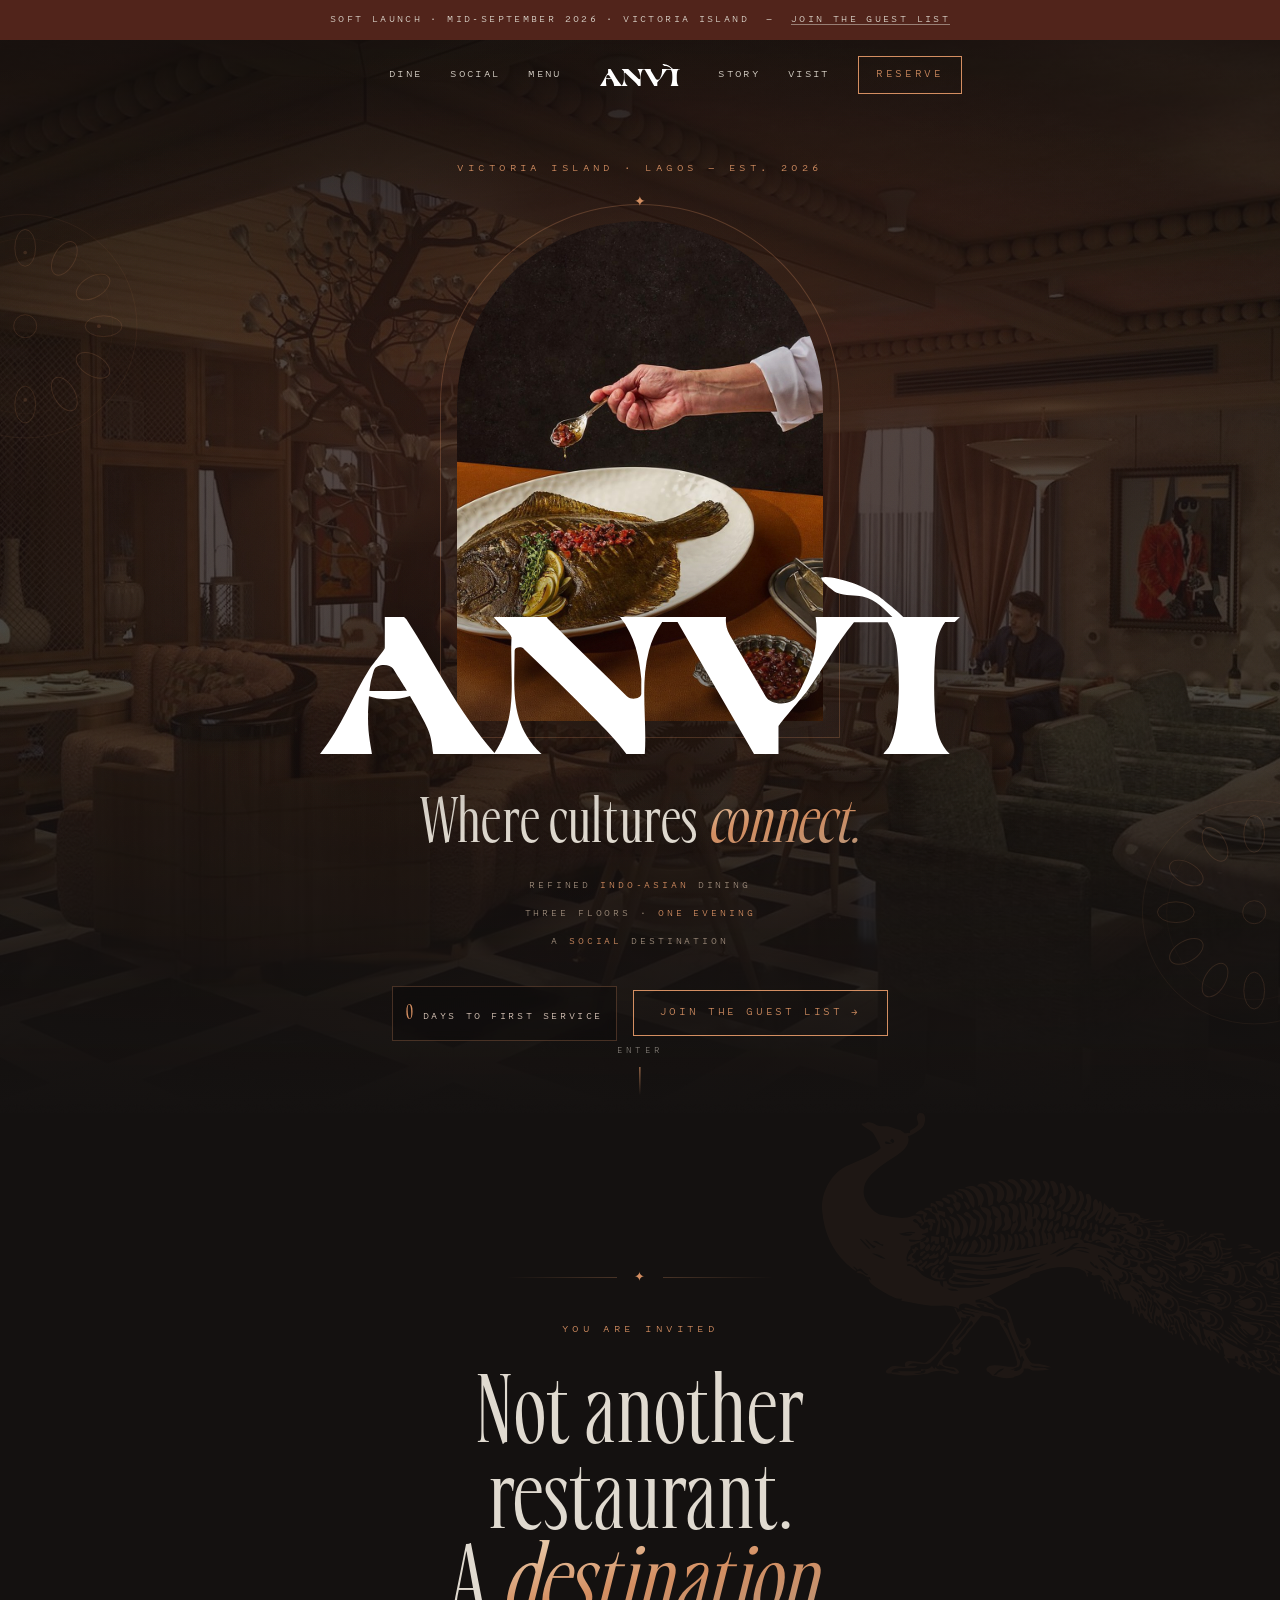
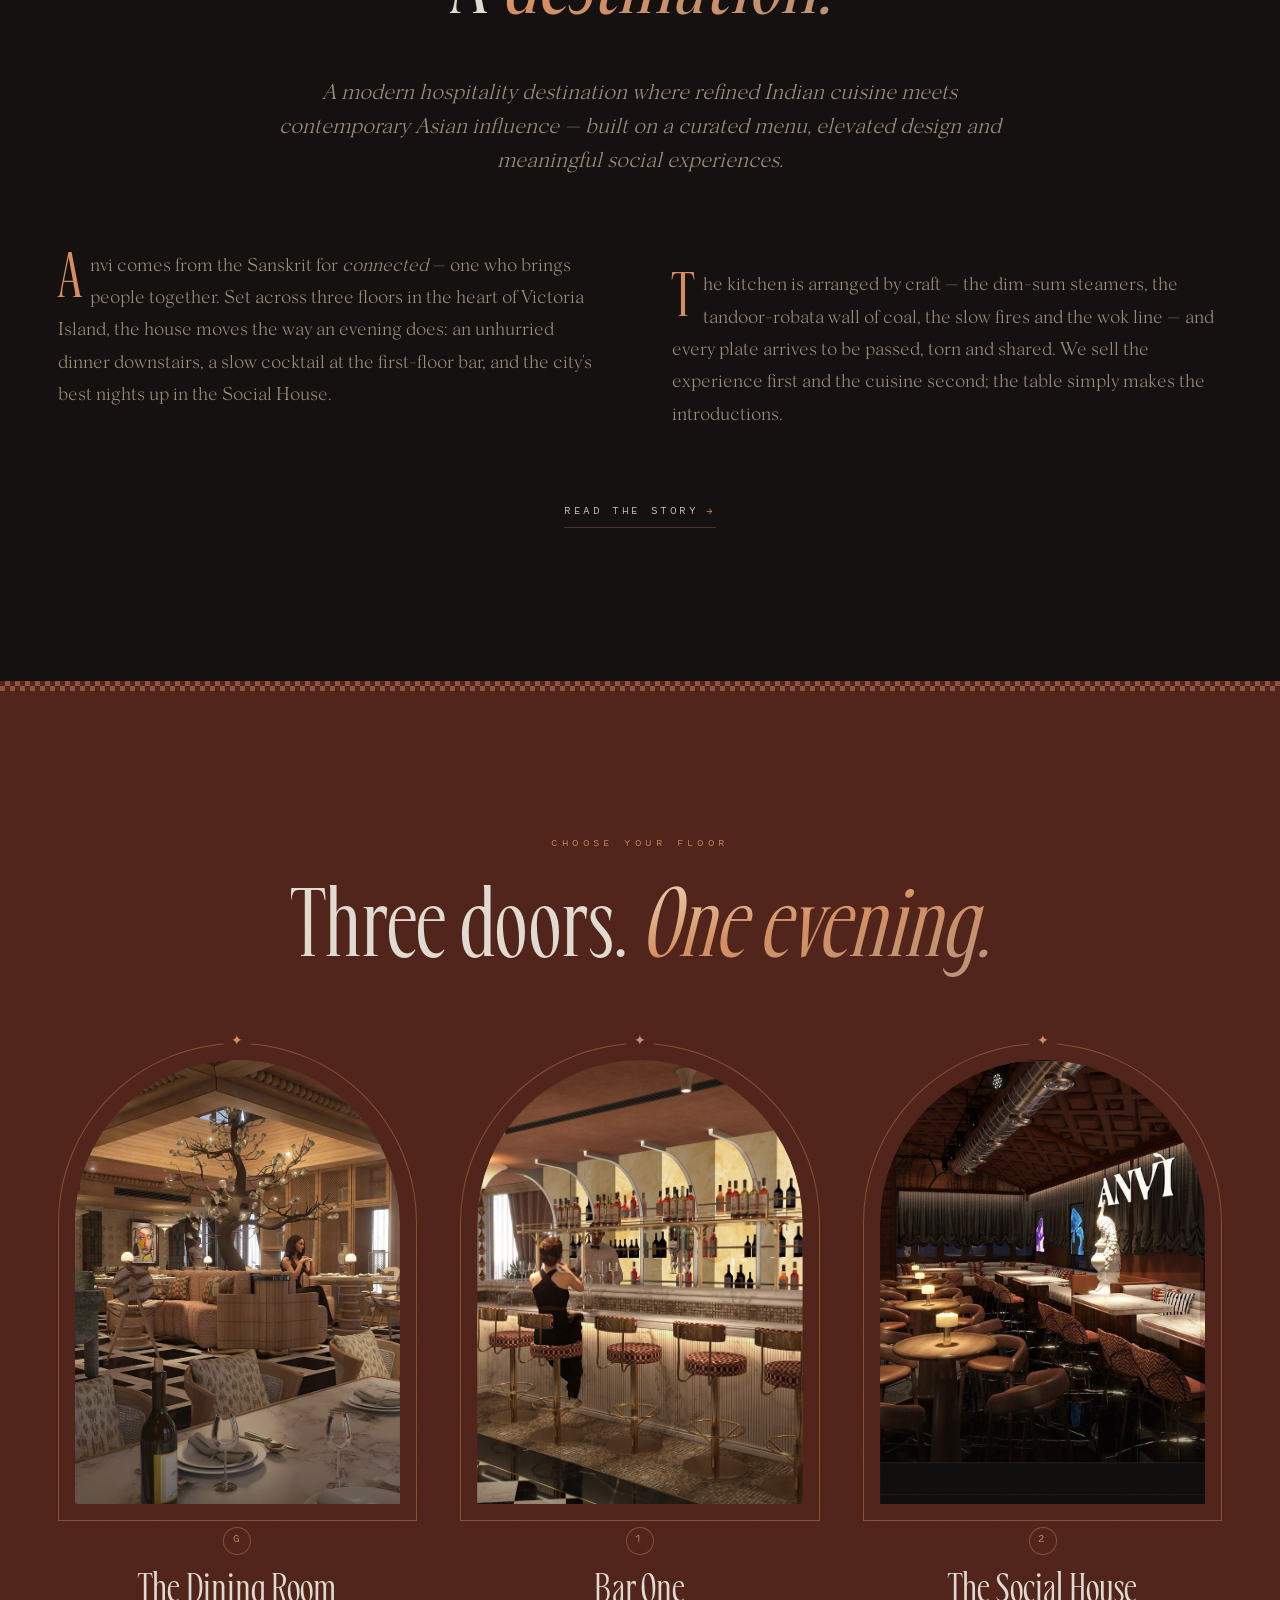
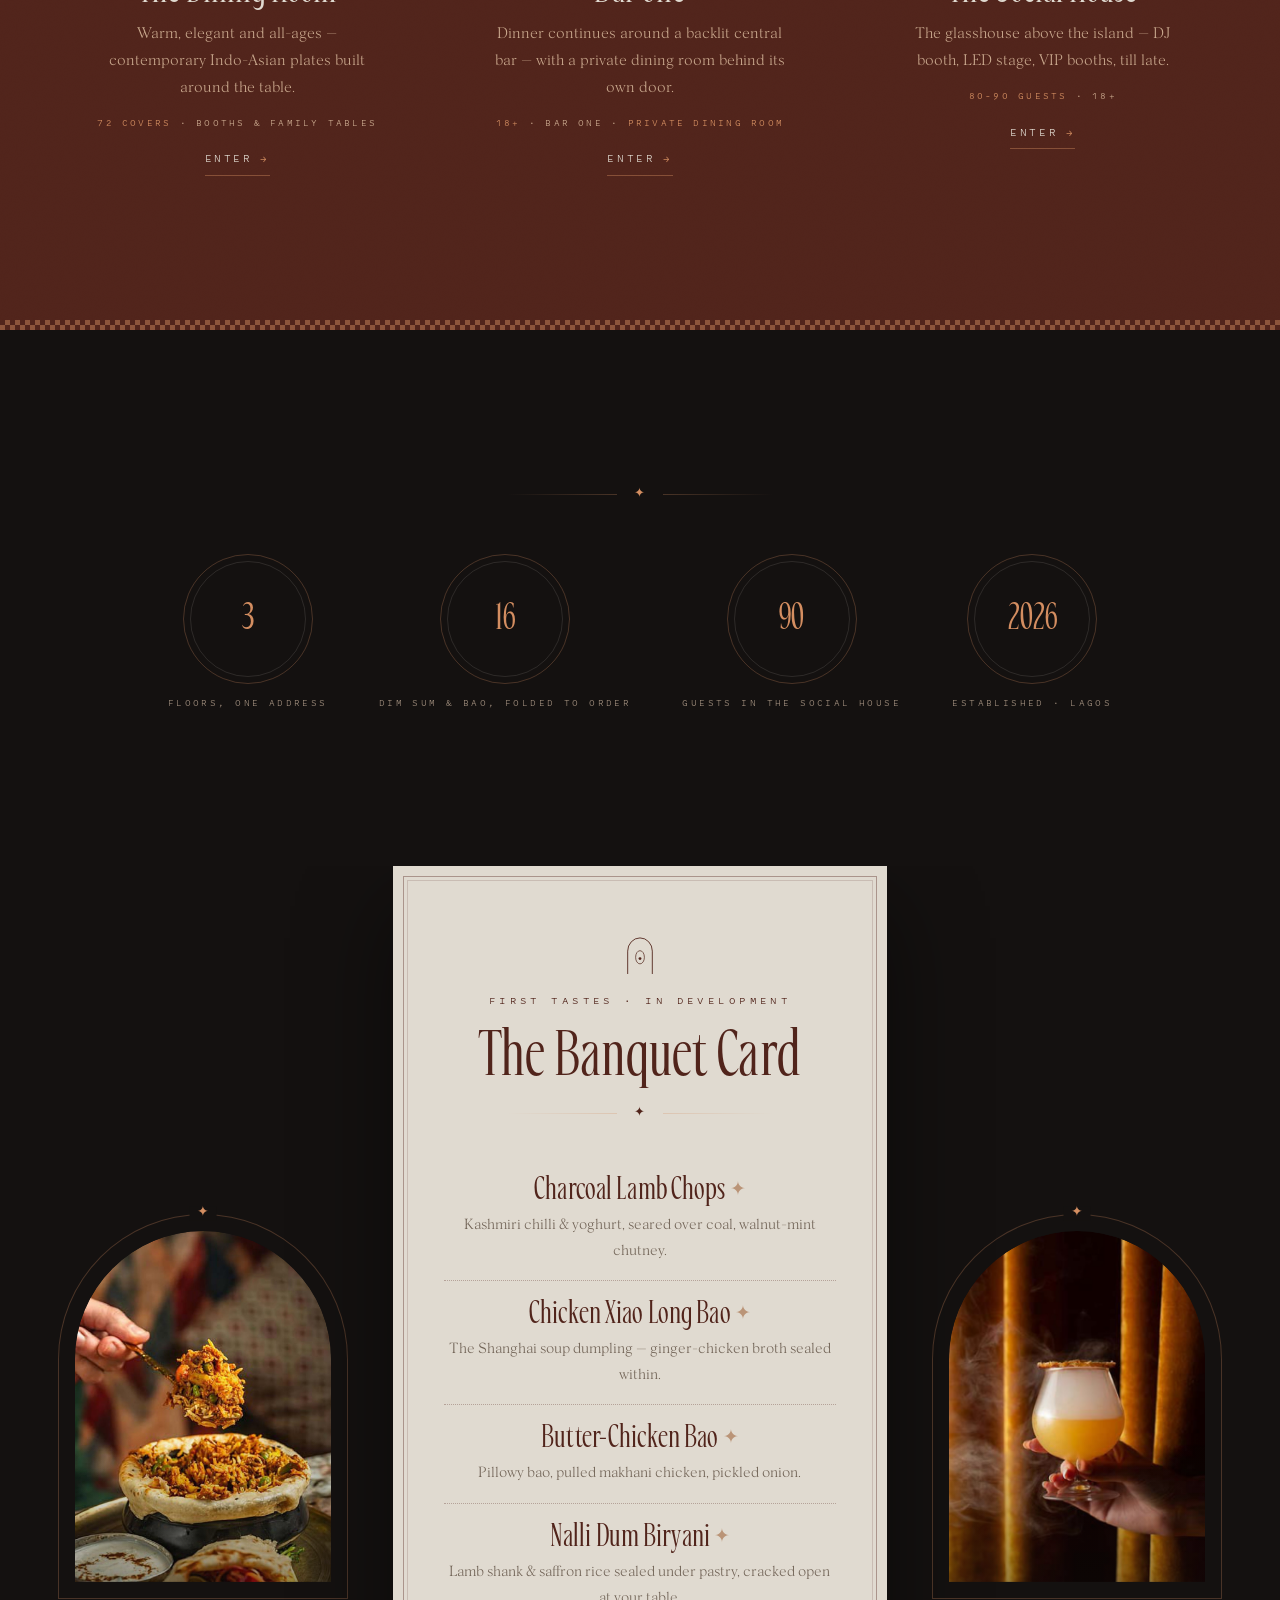
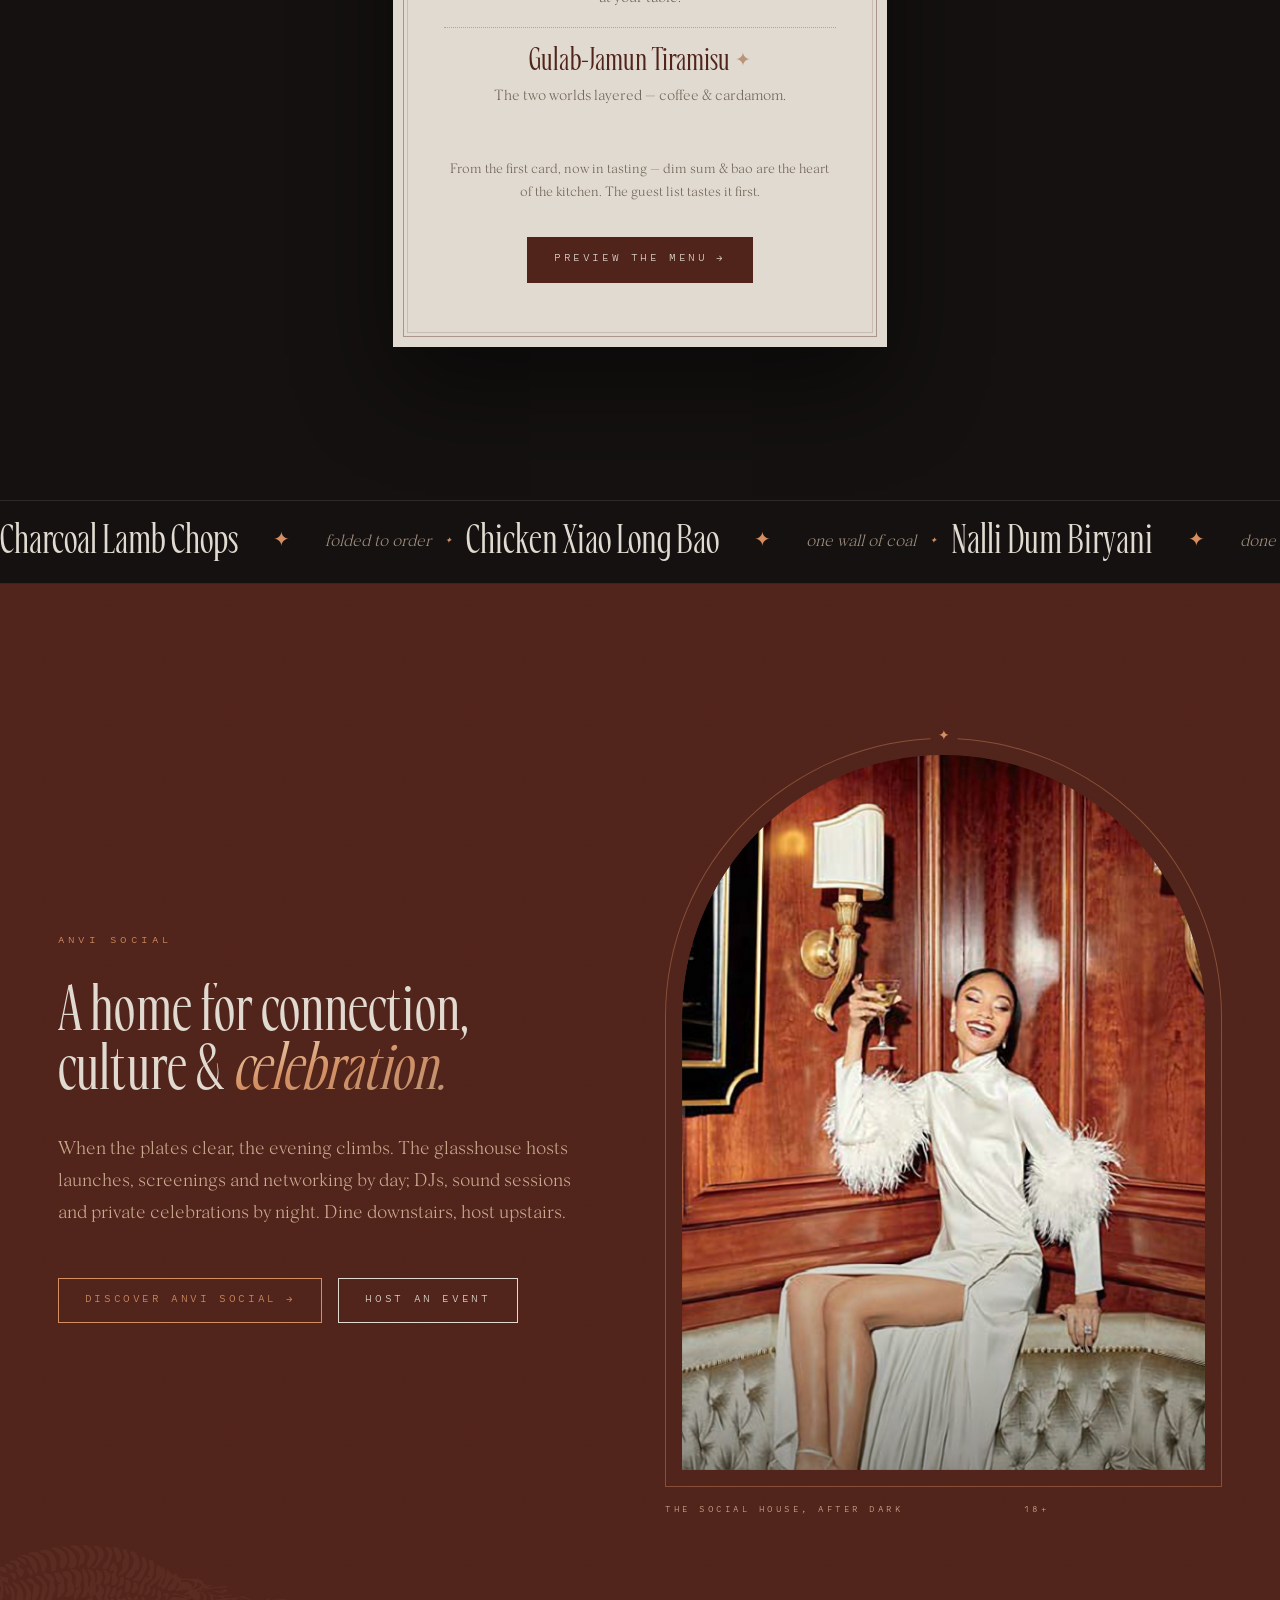
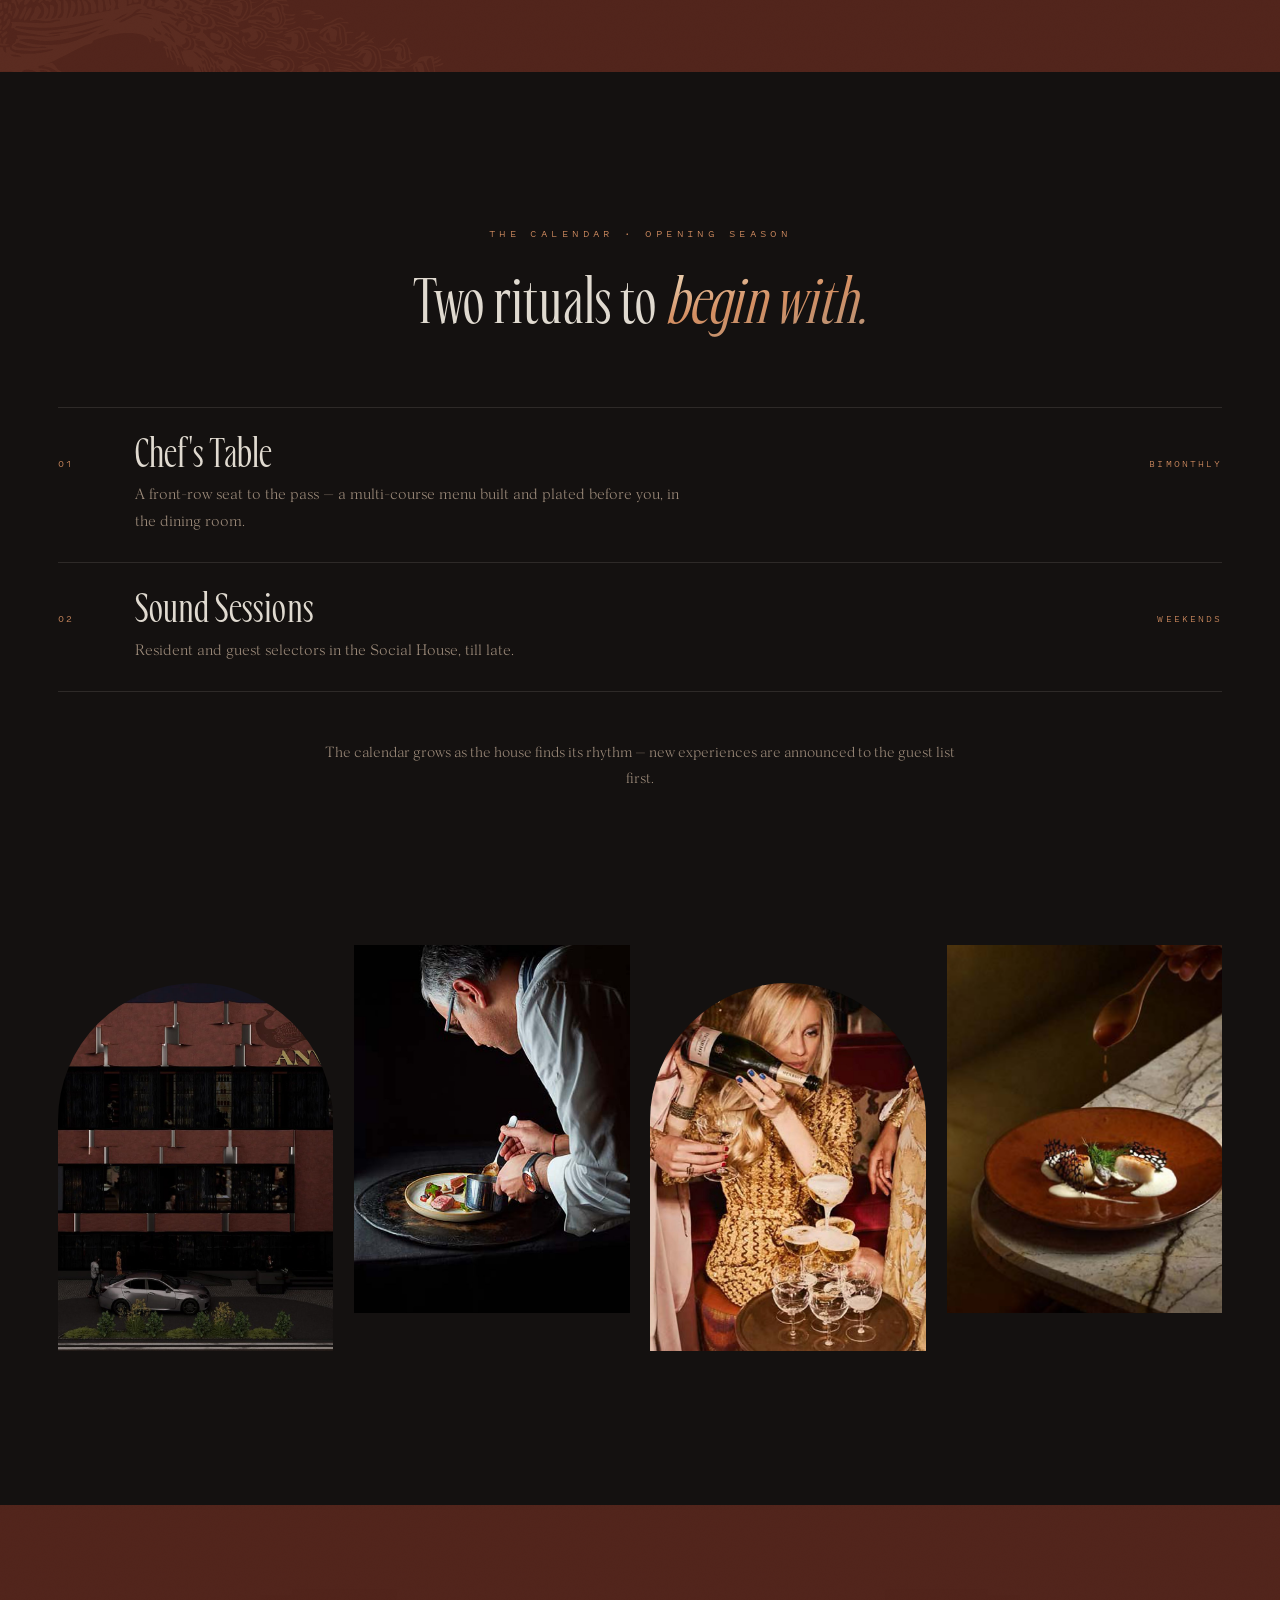
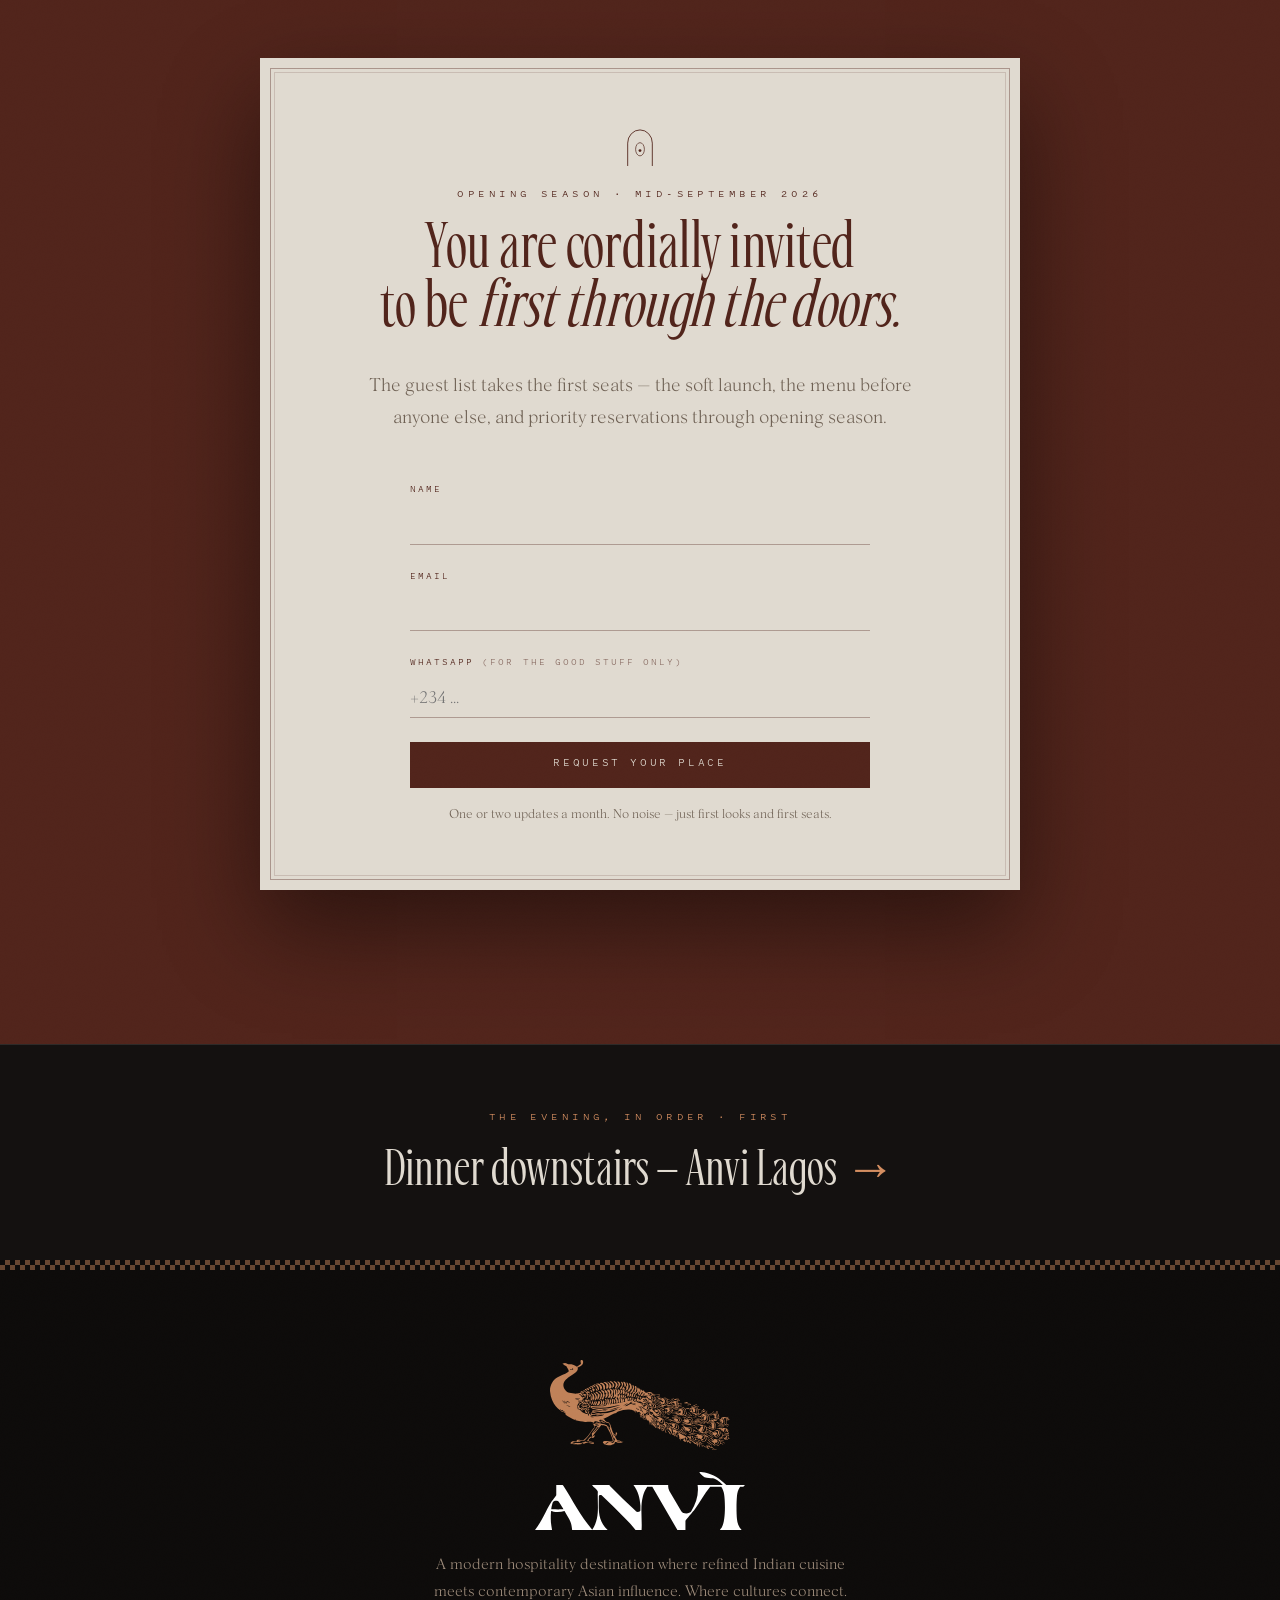
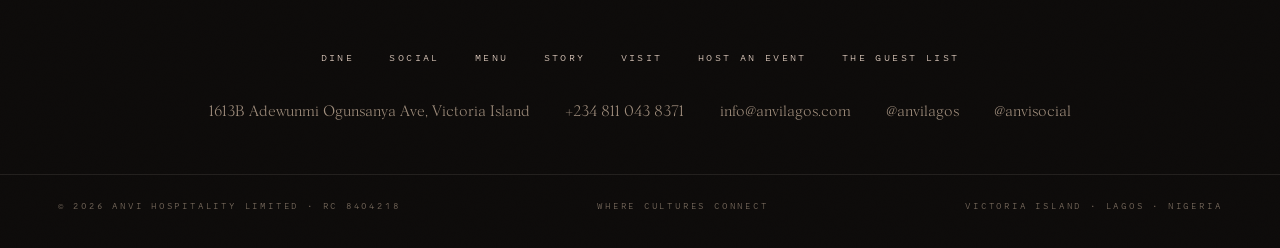
==== commit d5d23815: "Homepage schema: gate the hours behind validFrom, don't claim we're open index.html's Restaurant blo" ====
--- a/index.html
+++ b/index.html
@@ -48,8 +48,14 @@
   "acceptsReservations": true,
   "telephone": "+234 811 043 8371",
   "email": "info@anvilagos.com",
-  "openingHours": "Mo-Su 12:00-23:00",
   "foundingDate": "2026",
+  "openingHoursSpecification": {
+    "@type": "OpeningHoursSpecification",
+    "dayOfWeek": ["Monday", "Tuesday", "Wednesday", "Thursday", "Friday", "Saturday", "Sunday"],
+    "opens": "12:00",
+    "closes": "23:00",
+    "validFrom": "2026-09-15"
+  },
   "address": {
     "@type": "PostalAddress",
     "streetAddress": "1613B Adewunmi Ogunsanya Avenue",
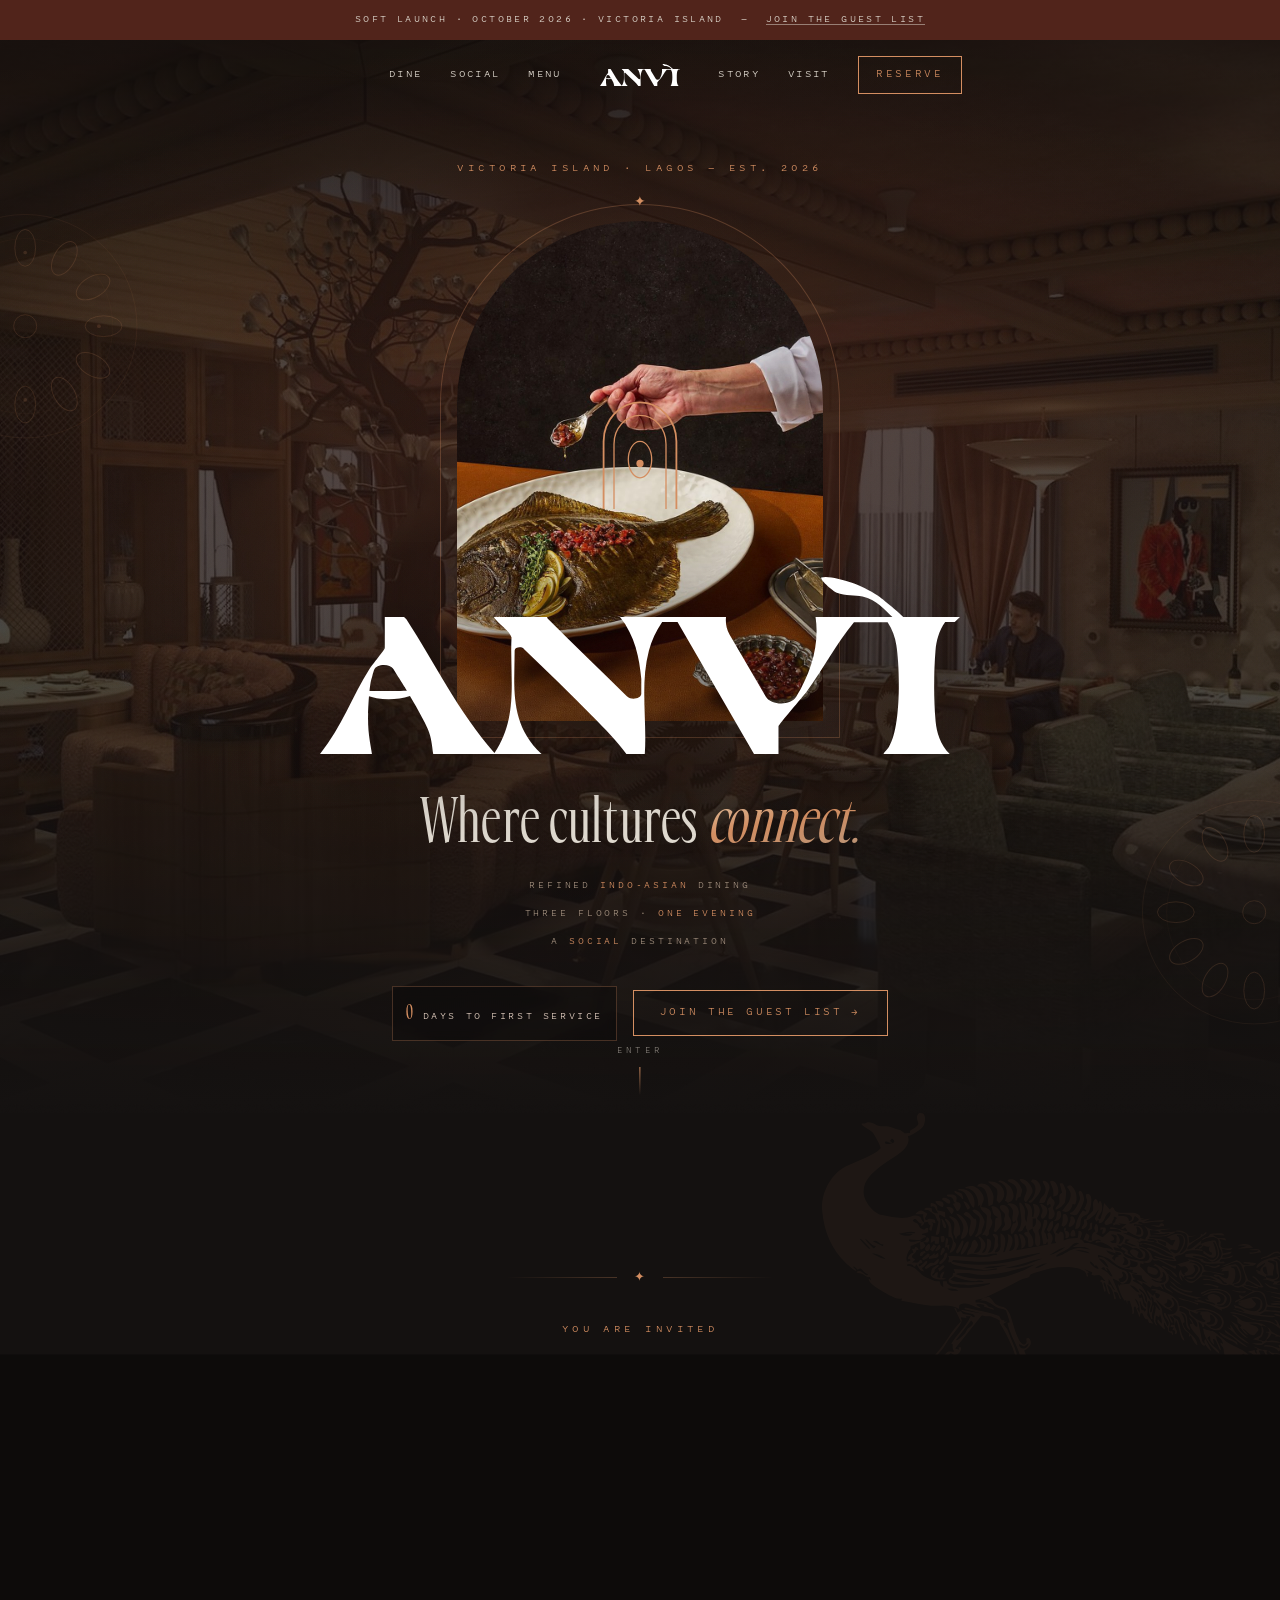
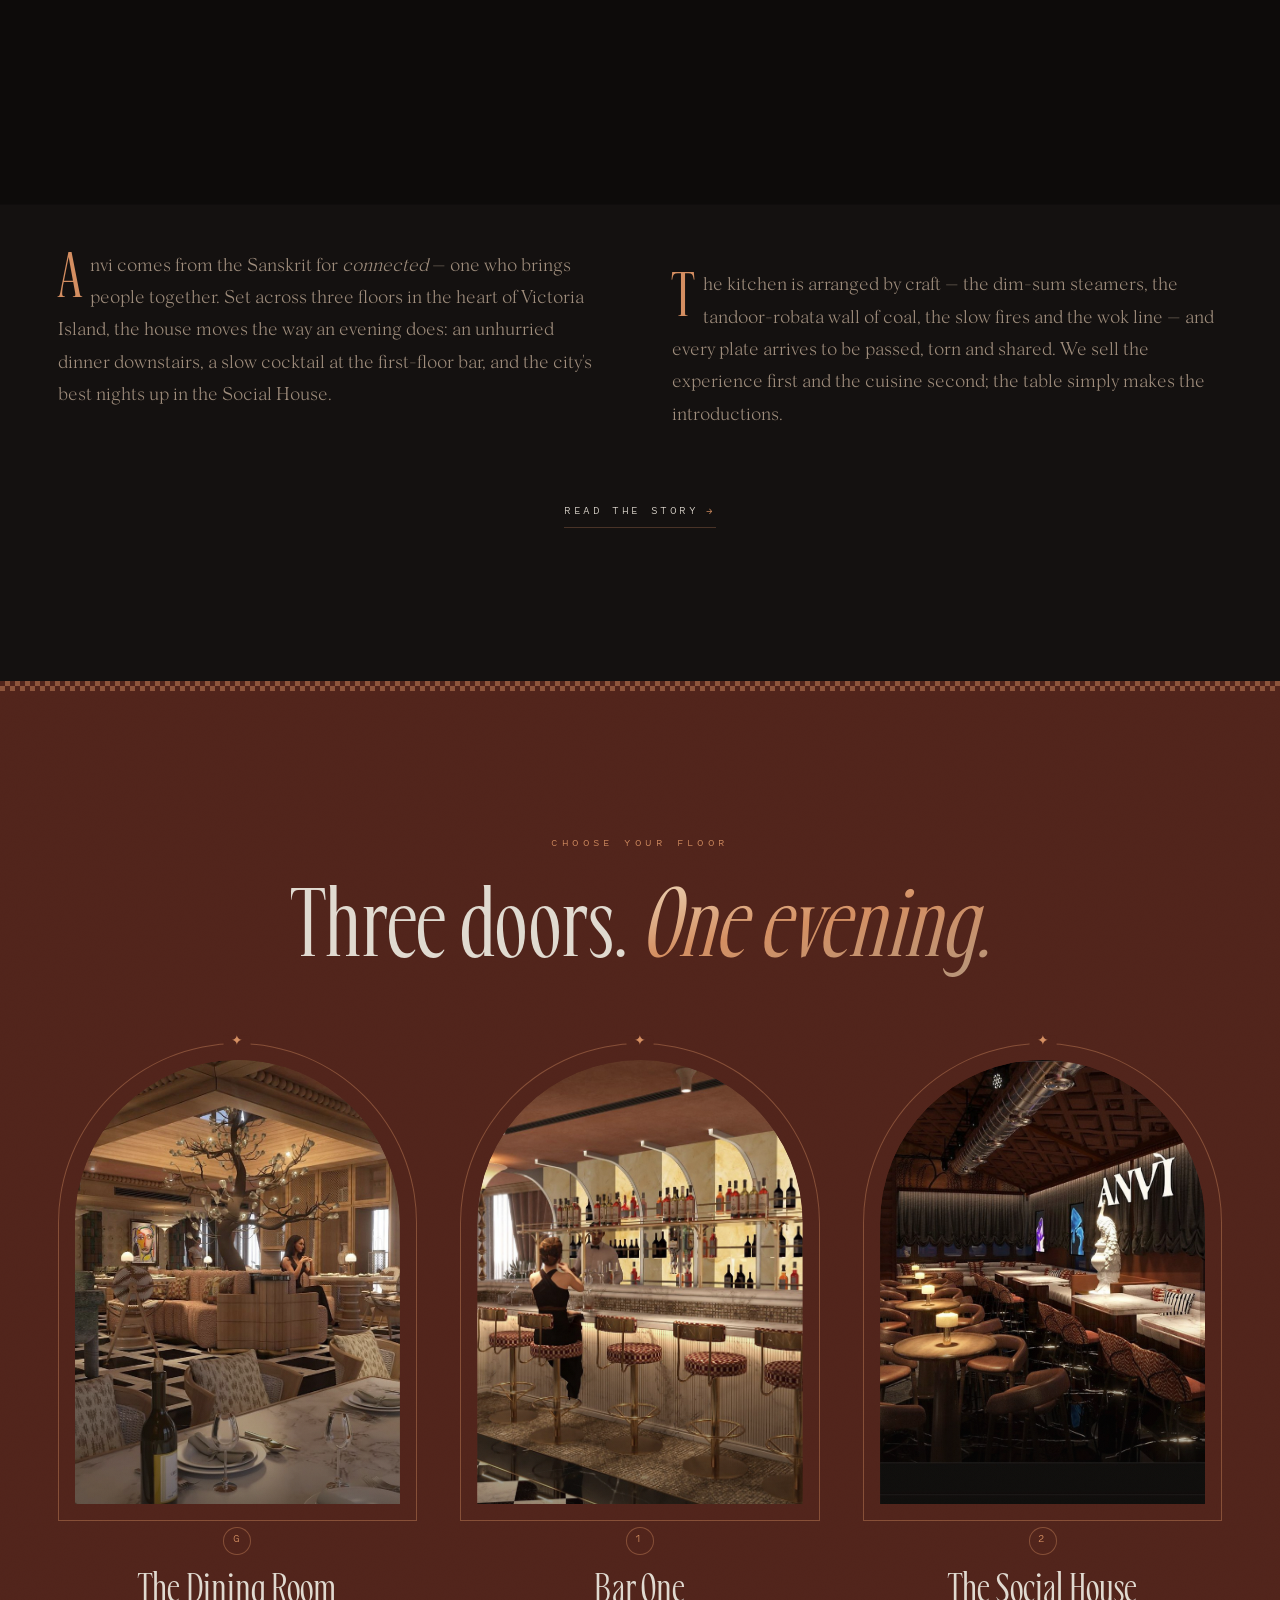
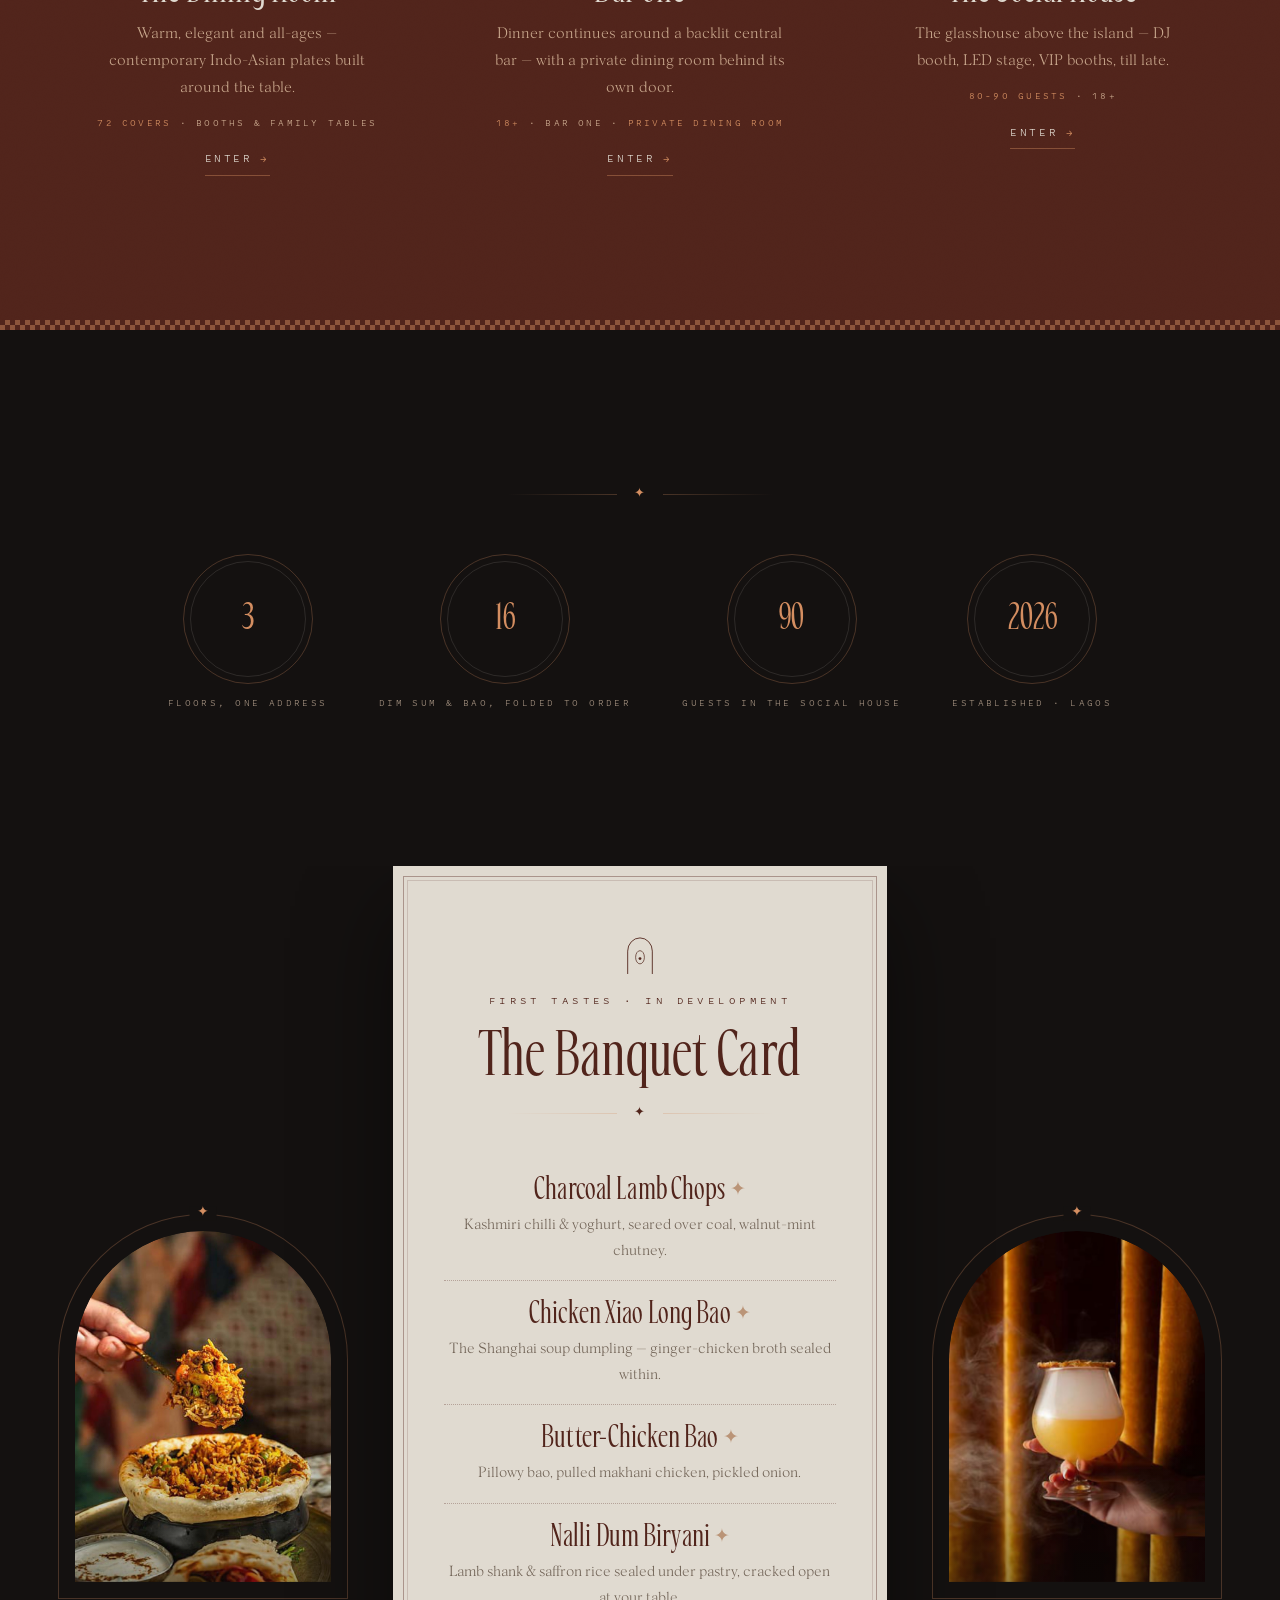
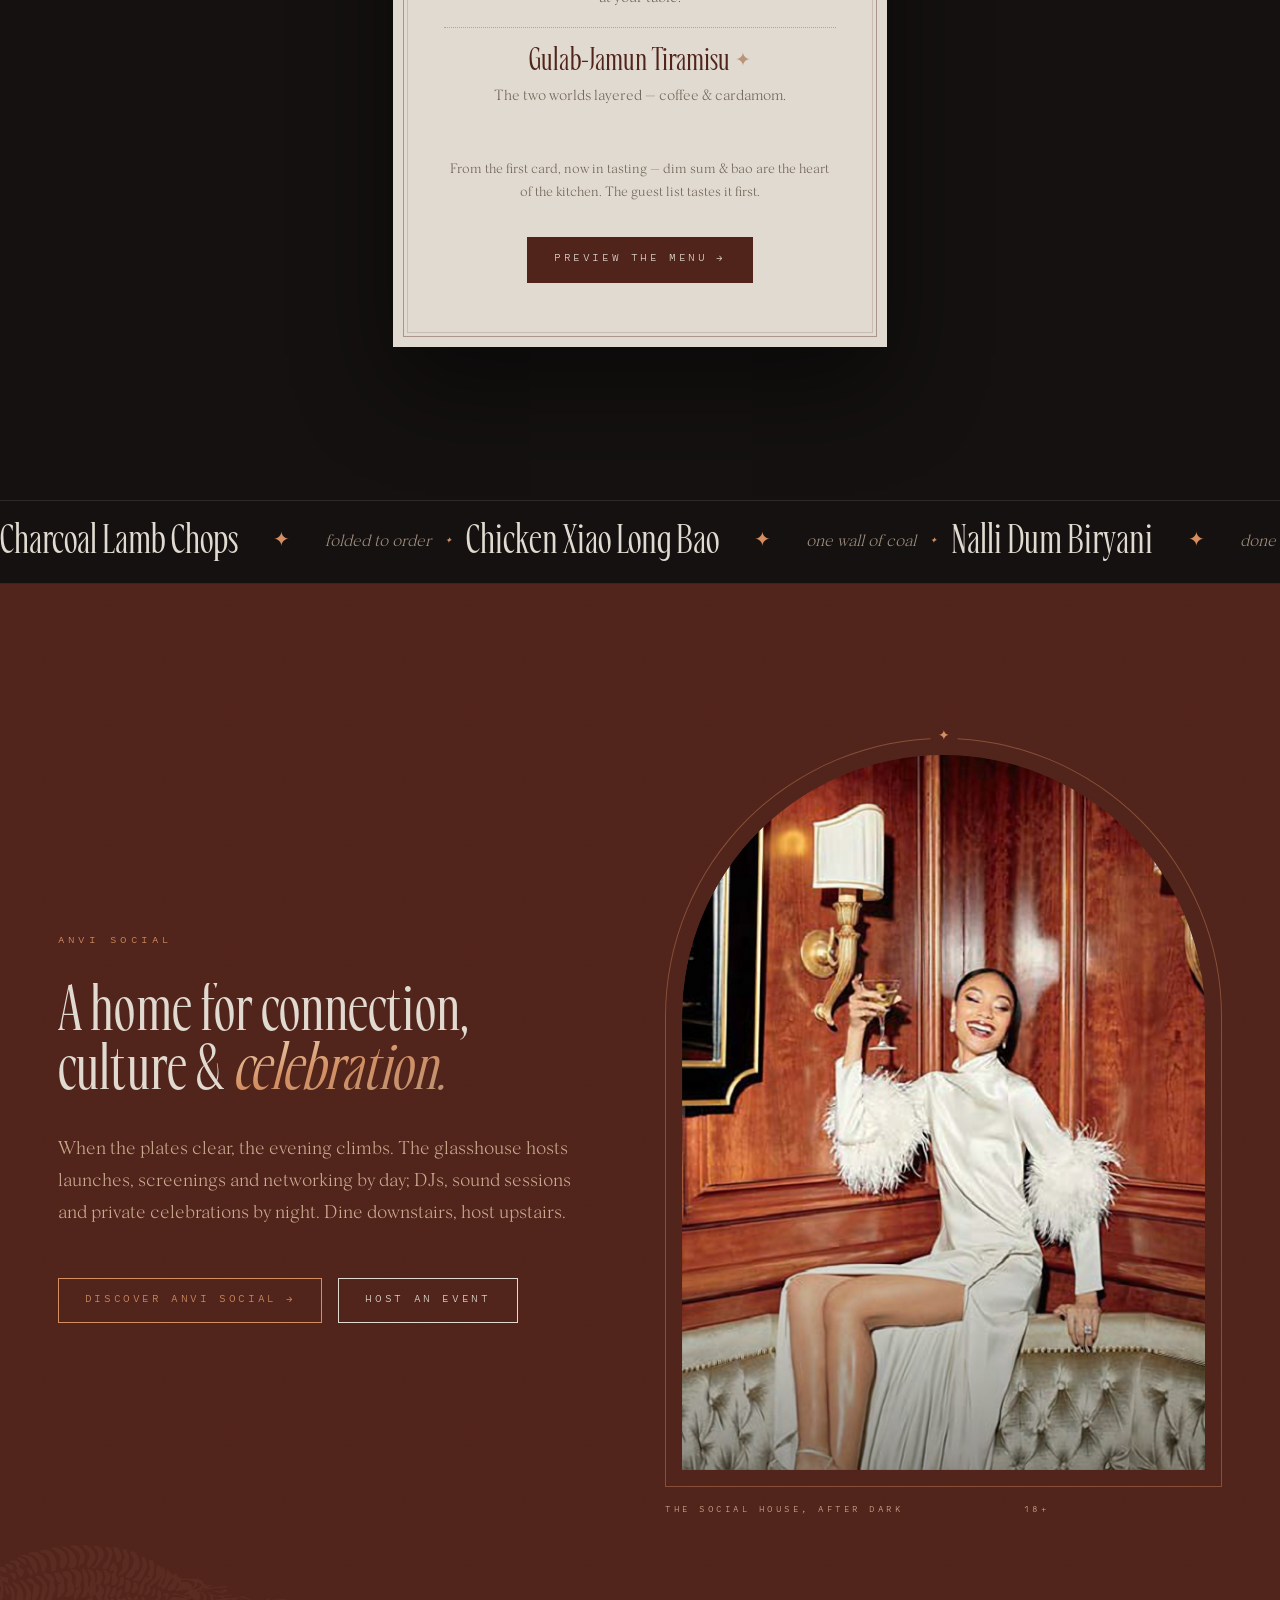
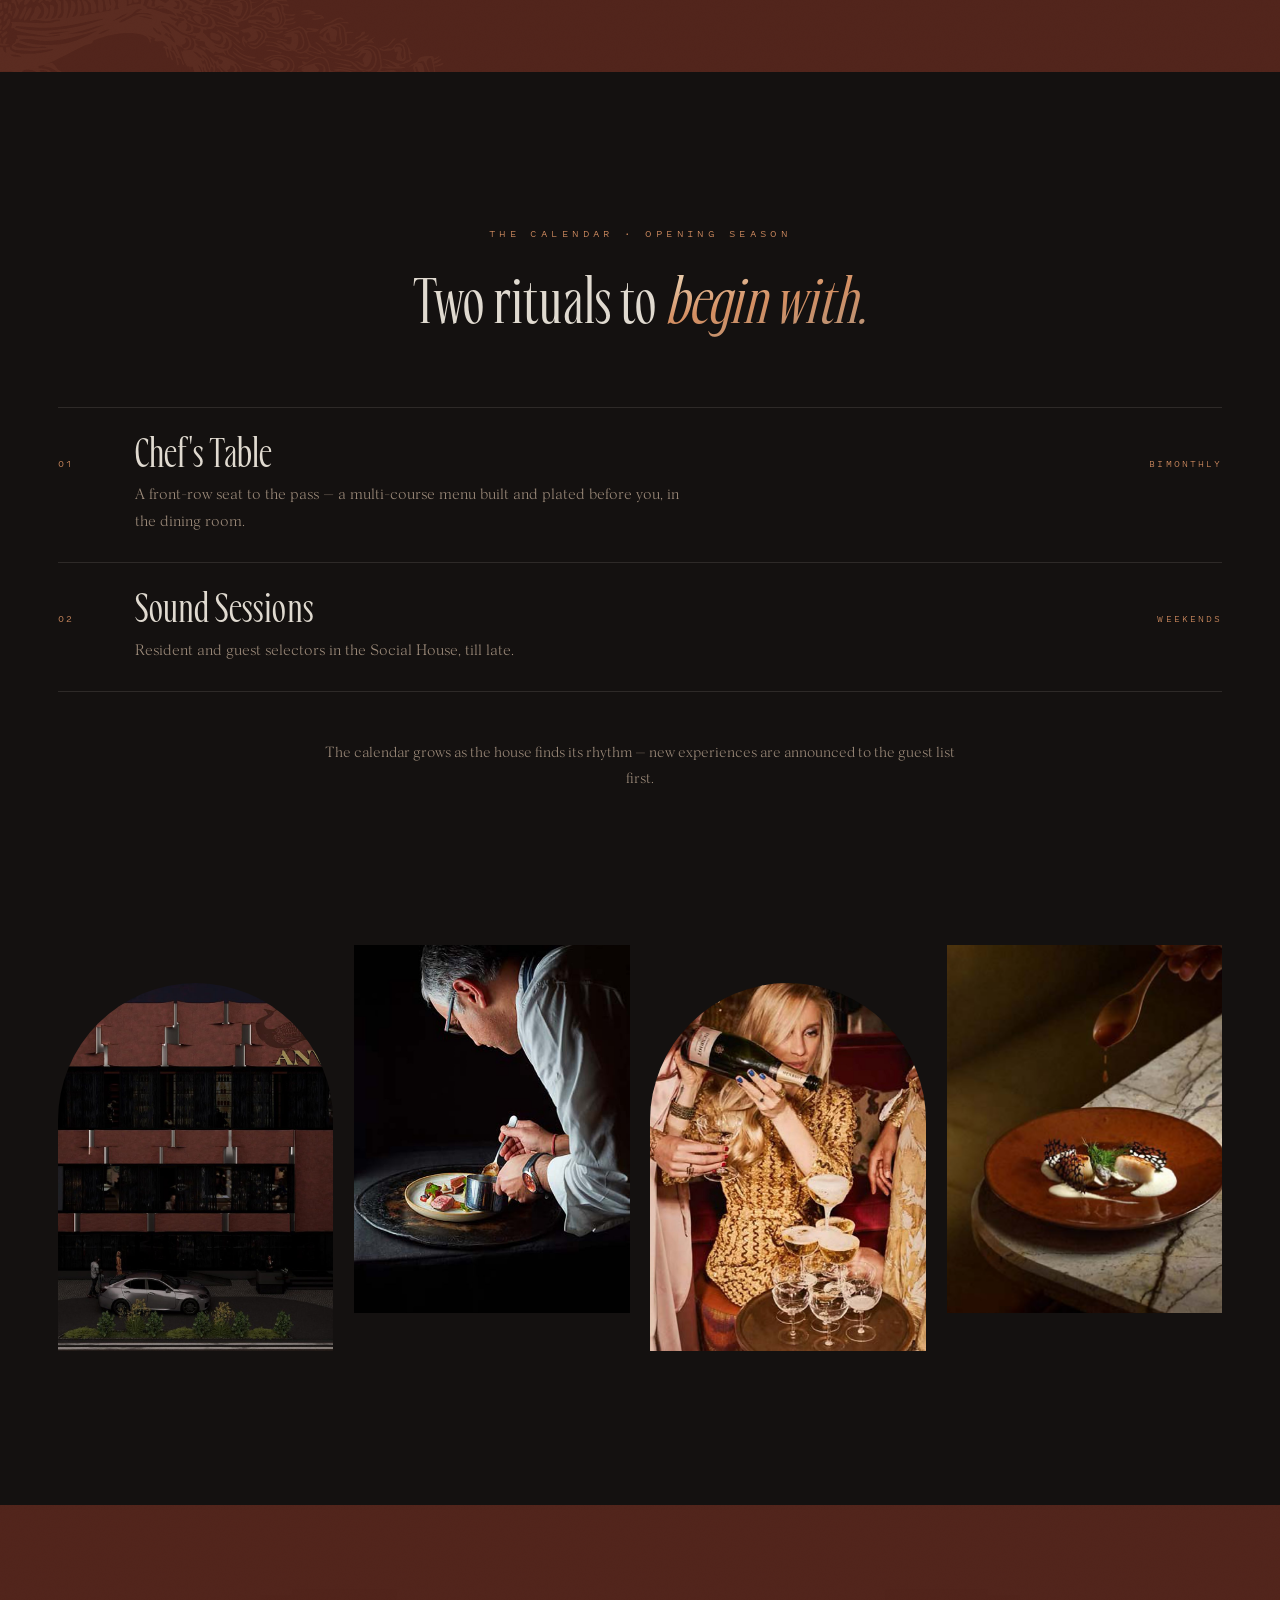
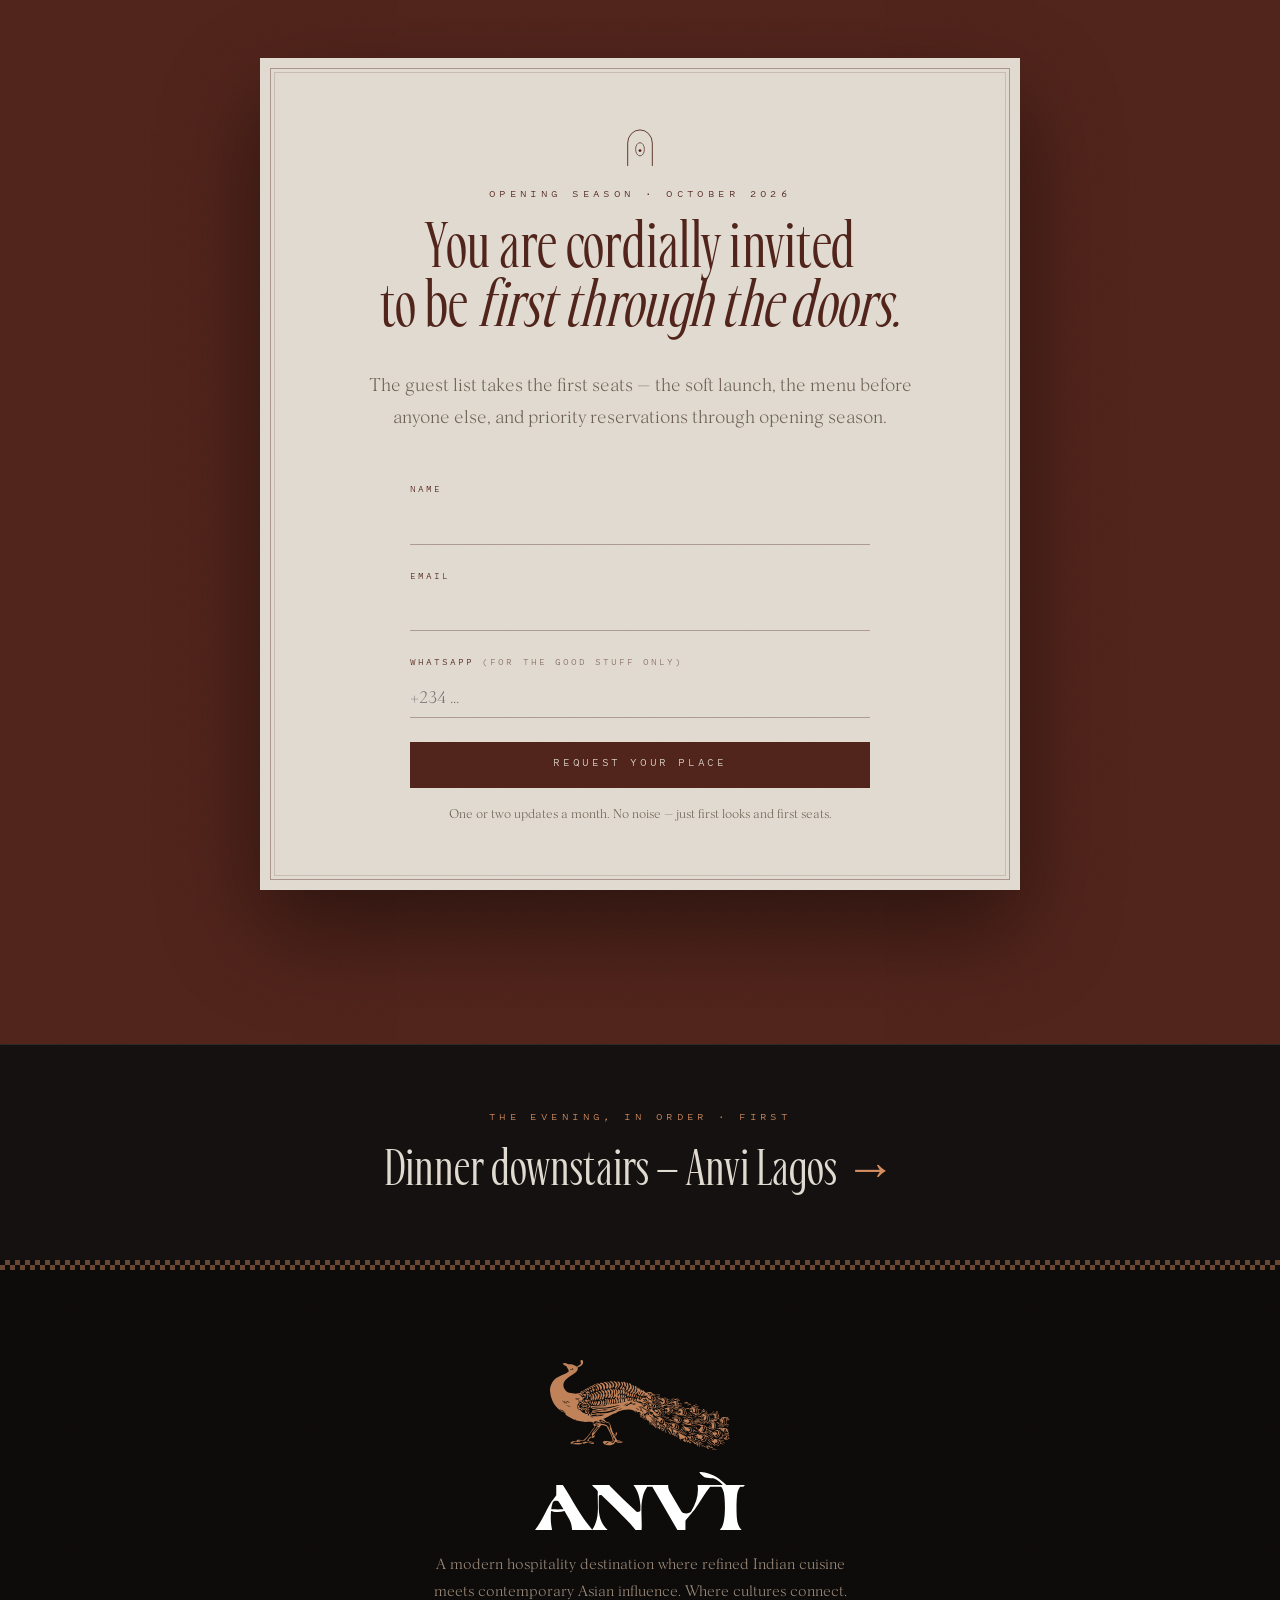
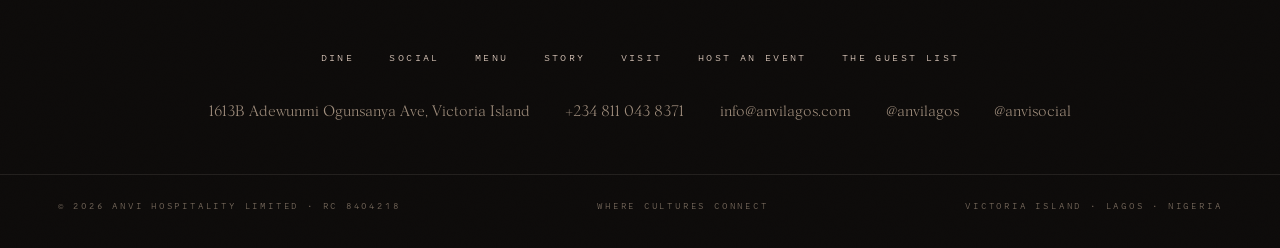
==== commit 3cf23d0d: "Move launch date to 1 October 2026 (was 15 September) Chefs and managers arrive plus training and fo" ====
--- a/index.html
+++ b/index.html
@@ -12,9 +12,9 @@
   gtag("config", "G-DDBRX91YCR");
 </script>
 <title>ANVI — Where Cultures Connect · Refined Indo-Asian Dining · Victoria Island, Lagos</title>
-<meta name="description" content="ANVI is a modern hospitality destination in Victoria Island, Lagos — refined Indian cuisine meets contemporary Asian influence across three floors: dining across two floors and the Social House above. Soft launch mid-September 2026.">
+<meta name="description" content="ANVI is a modern hospitality destination in Victoria Island, Lagos — refined Indian cuisine meets contemporary Asian influence across three floors: dining across two floors and the Social House above. Soft launch October 2026.">
 <meta property="og:title" content="ANVI — Where Cultures Connect">
-<meta property="og:description" content="You are invited. Three doors, one evening — refined Indo-Asian dining and a social destination in Victoria Island, Lagos. Mid-September 2026.">
+<meta property="og:description" content="You are invited. Three doors, one evening — refined Indo-Asian dining and a social destination in Victoria Island, Lagos. October 2026.">
 <meta property="og:type" content="website">
 <meta property="og:url" content="https://anvilagos.com">
 <meta property="og:image" content="https://anvilagos.com/assets/img/og-cover.jpg">
@@ -34,7 +34,7 @@
 <link rel="preload" as="image" href="assets/img/real-dining-tree.jpg"
       imagesrcset="assets/img/real-dining-tree-1200.jpg 1200w, assets/img/real-dining-tree-1800.jpg 1800w, assets/img/real-dining-tree.jpg 2400w"
       imagesizes="100vw" fetchpriority="high">
-<link rel="stylesheet" href="css/anvi.css?v=13">
+<link rel="stylesheet" href="css/anvi.css?v=14">
 <script type="application/ld+json">
 {
   "@context": "https://schema.org",
@@ -54,7 +54,7 @@
     "dayOfWeek": ["Monday", "Tuesday", "Wednesday", "Thursday", "Friday", "Saturday", "Sunday"],
     "opens": "12:00",
     "closes": "23:00",
-    "validFrom": "2026-09-15"
+    "validFrom": "2026-10-01"
   },
   "address": {
     "@type": "PostalAddress",
@@ -76,7 +76,7 @@
 
 <a class="skip" href="#main">Skip to content</a>
 <div class="pgbar" aria-hidden="true"></div>
-<div class="ann">Soft launch · mid-September 2026 · Victoria Island &nbsp;—&nbsp; <a href="reservations.html#list">Join the guest&nbsp;list</a></div>
+<div class="ann">Soft launch · October 2026 · Victoria Island &nbsp;—&nbsp; <a href="reservations.html#list">Join the guest&nbsp;list</a></div>
 
 <header class="hd">
   <a class="hd__mini" href="reservations.html#reserve">Reserve</a>
@@ -158,7 +158,7 @@
       <span>A <b>social</b> destination</span>
     </p>
     <div class="row row--center hero__cta" data-rv style="--d:3">
-      <div class="tminus" data-count="2026-09-15"><b data-cd-days>—</b> days to first service</div>
+      <div class="tminus" data-count="2026-10-01"><b data-cd-days>—</b> days to first service</div>
       <a class="btn" href="reservations.html#list">Join the guest list <span class="ar">→</span></a>
     </div>
   </div>
@@ -362,7 +362,7 @@
           <circle cx="50" cy="65" r="3.2" fill="currentColor"/>
         </svg>
       </div>
-      <p class="k">Opening season · mid-September 2026</p>
+      <p class="k">Opening season · October 2026</p>
       <h2 class="d3 mt-1" style="color:var(--oxblood)">You are cordially invited<br>to be <span class="ital">first through the doors.</span></h2>
       <p class="dim mt-2" style="max-width:46ch;margin-inline:auto">The guest list takes the first seats — the soft launch, the menu before anyone else, and priority reservations through opening season.</p>
       <form class="mt-3" data-anvi style="max-width:460px;margin-inline:auto" data-subject="Guest list signup — homepage">
@@ -420,6 +420,6 @@
 <script>window.va=window.va||function(){(window.vaq=window.vaq||[]).push(arguments)};</script>
 <script defer src="/_vercel/insights/script.js"></script>
 <script defer src="/_vercel/speed-insights/script.js"></script>
-<script src="js/anvi.js?v=13"></script>
+<script src="js/anvi.js?v=14"></script>
 </body>
 </html>
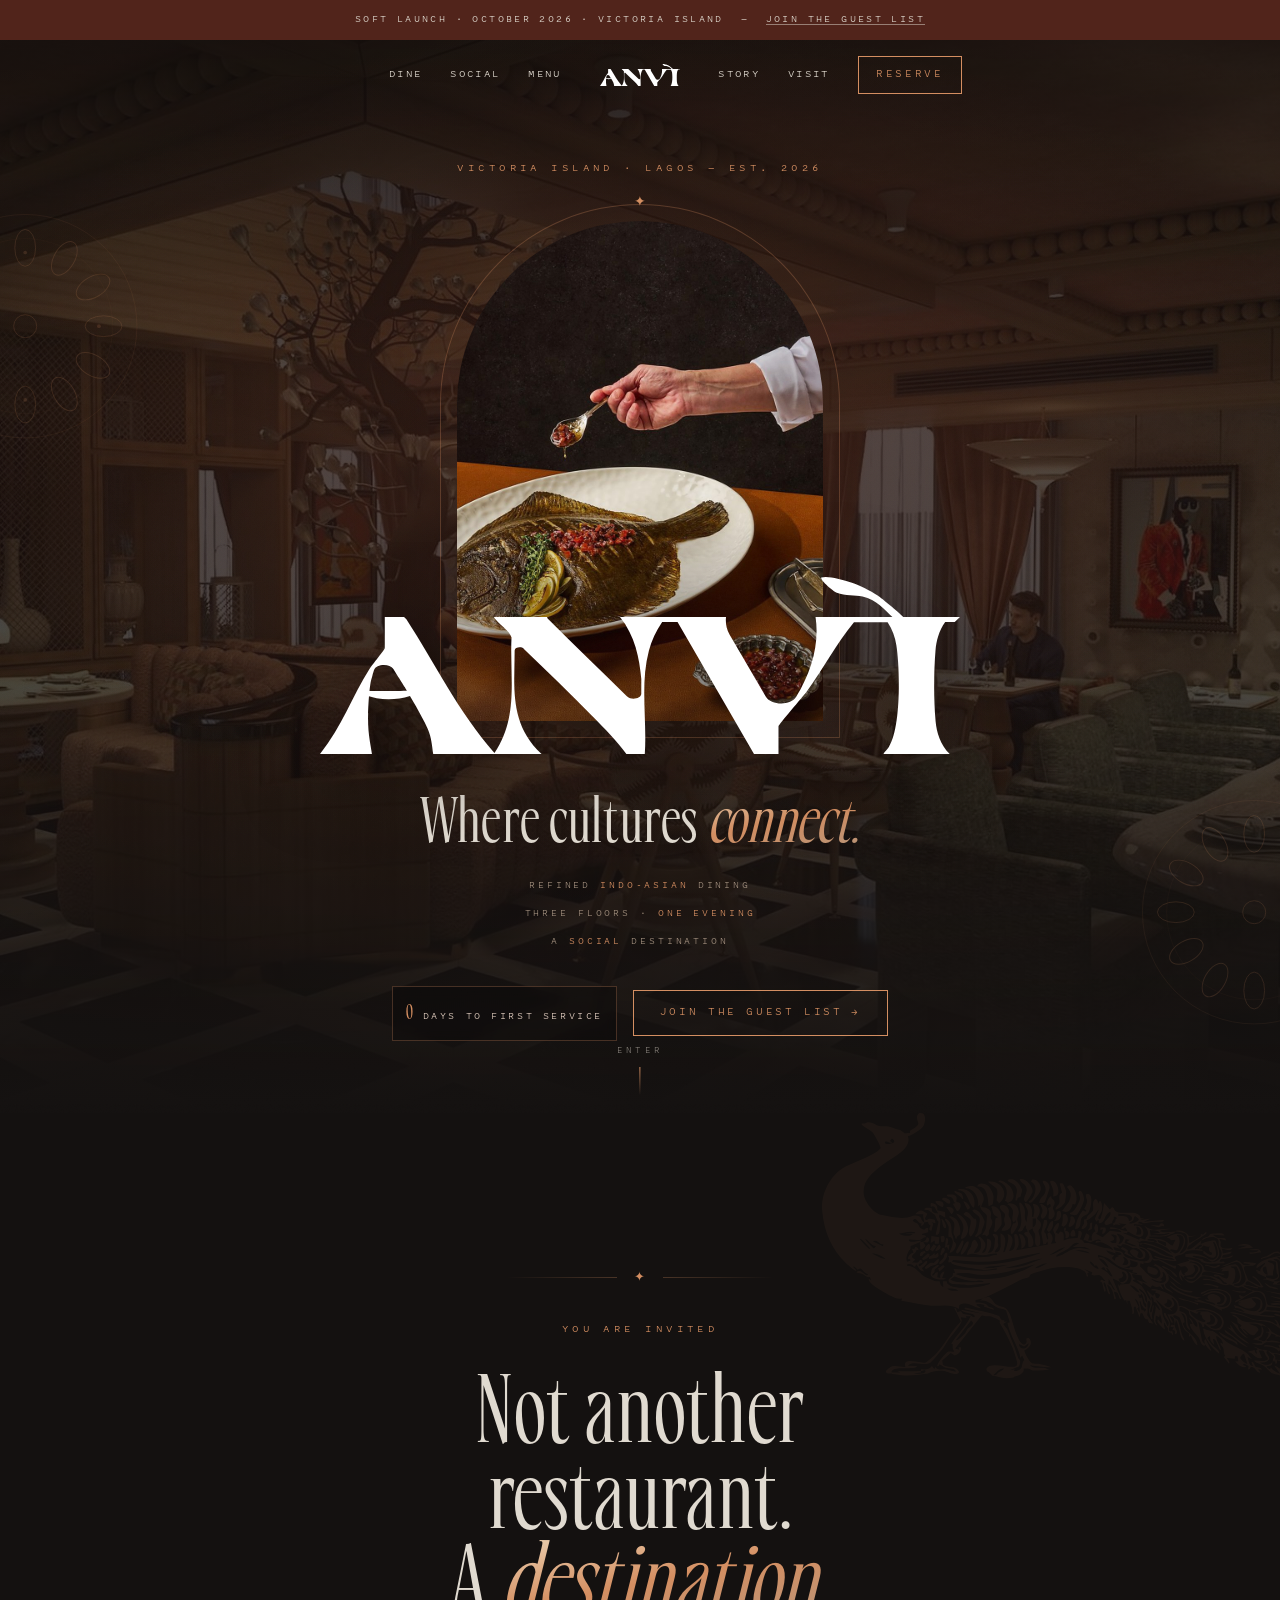
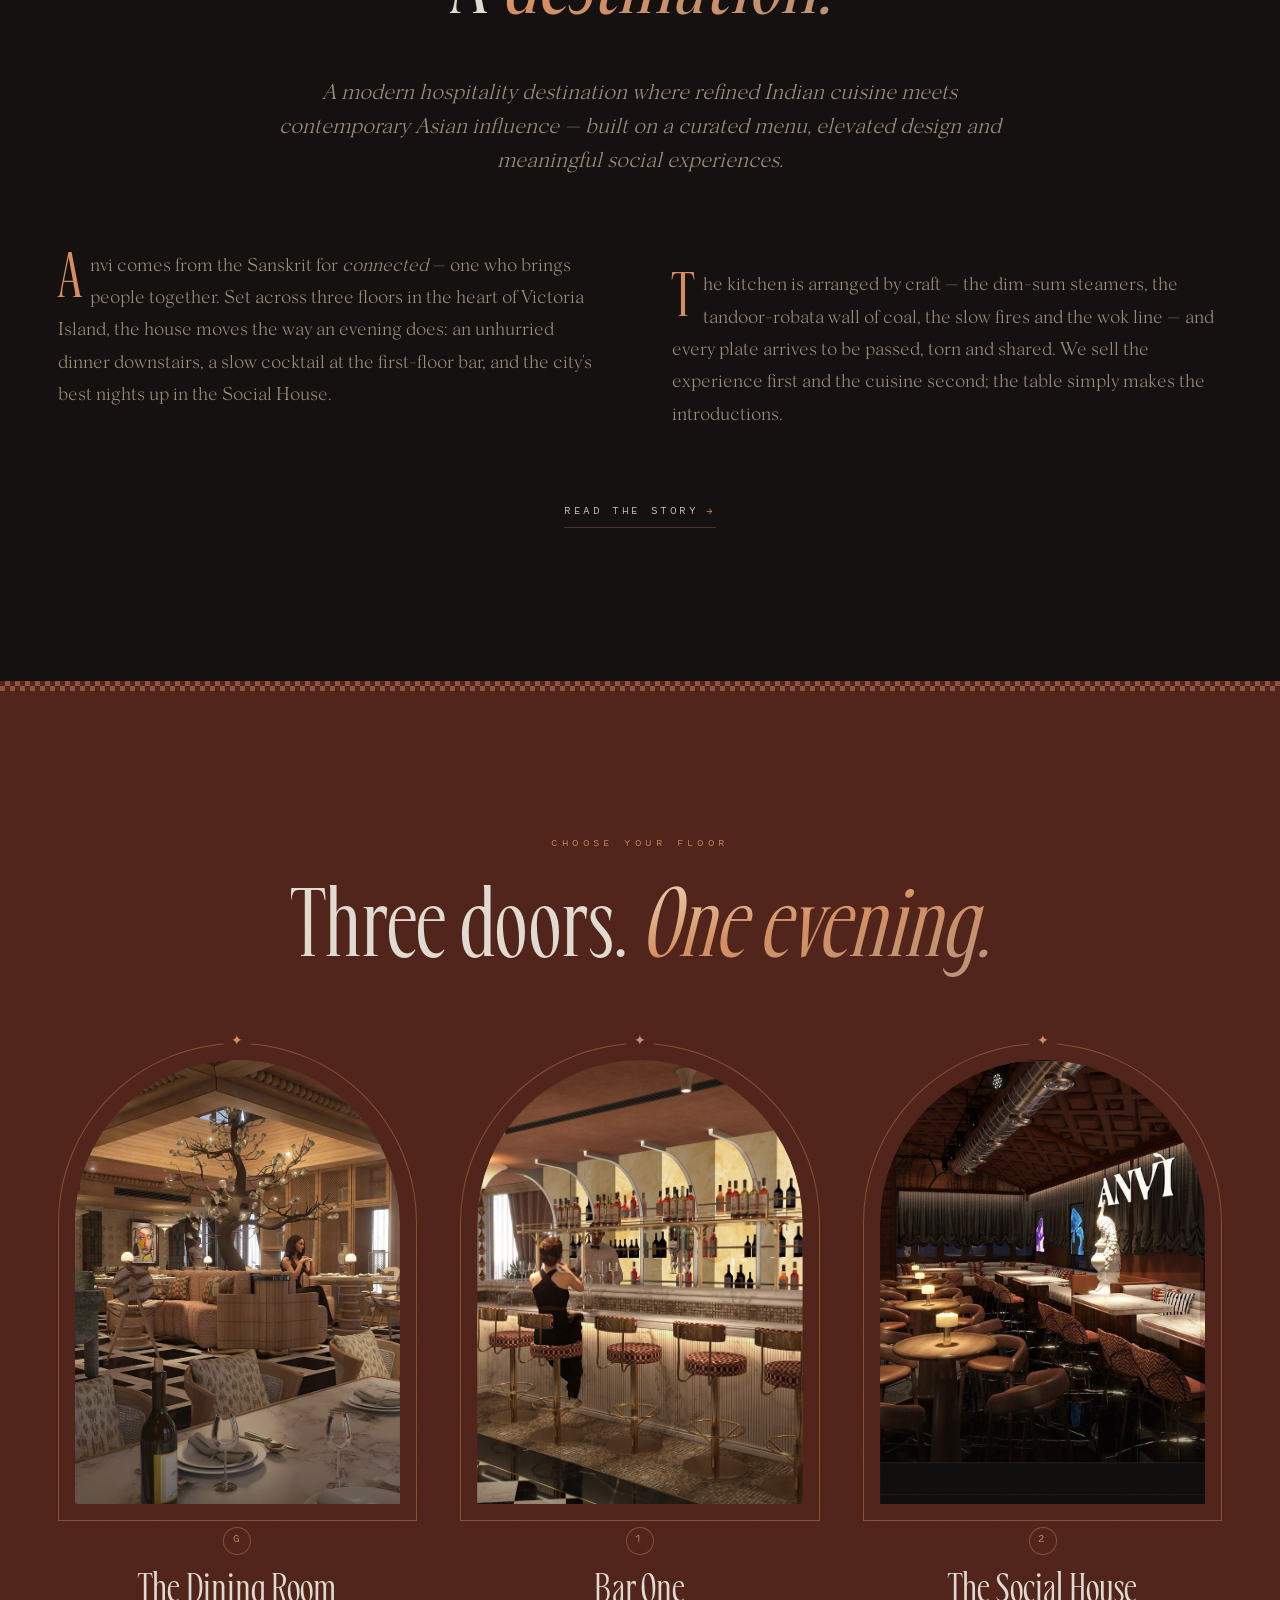
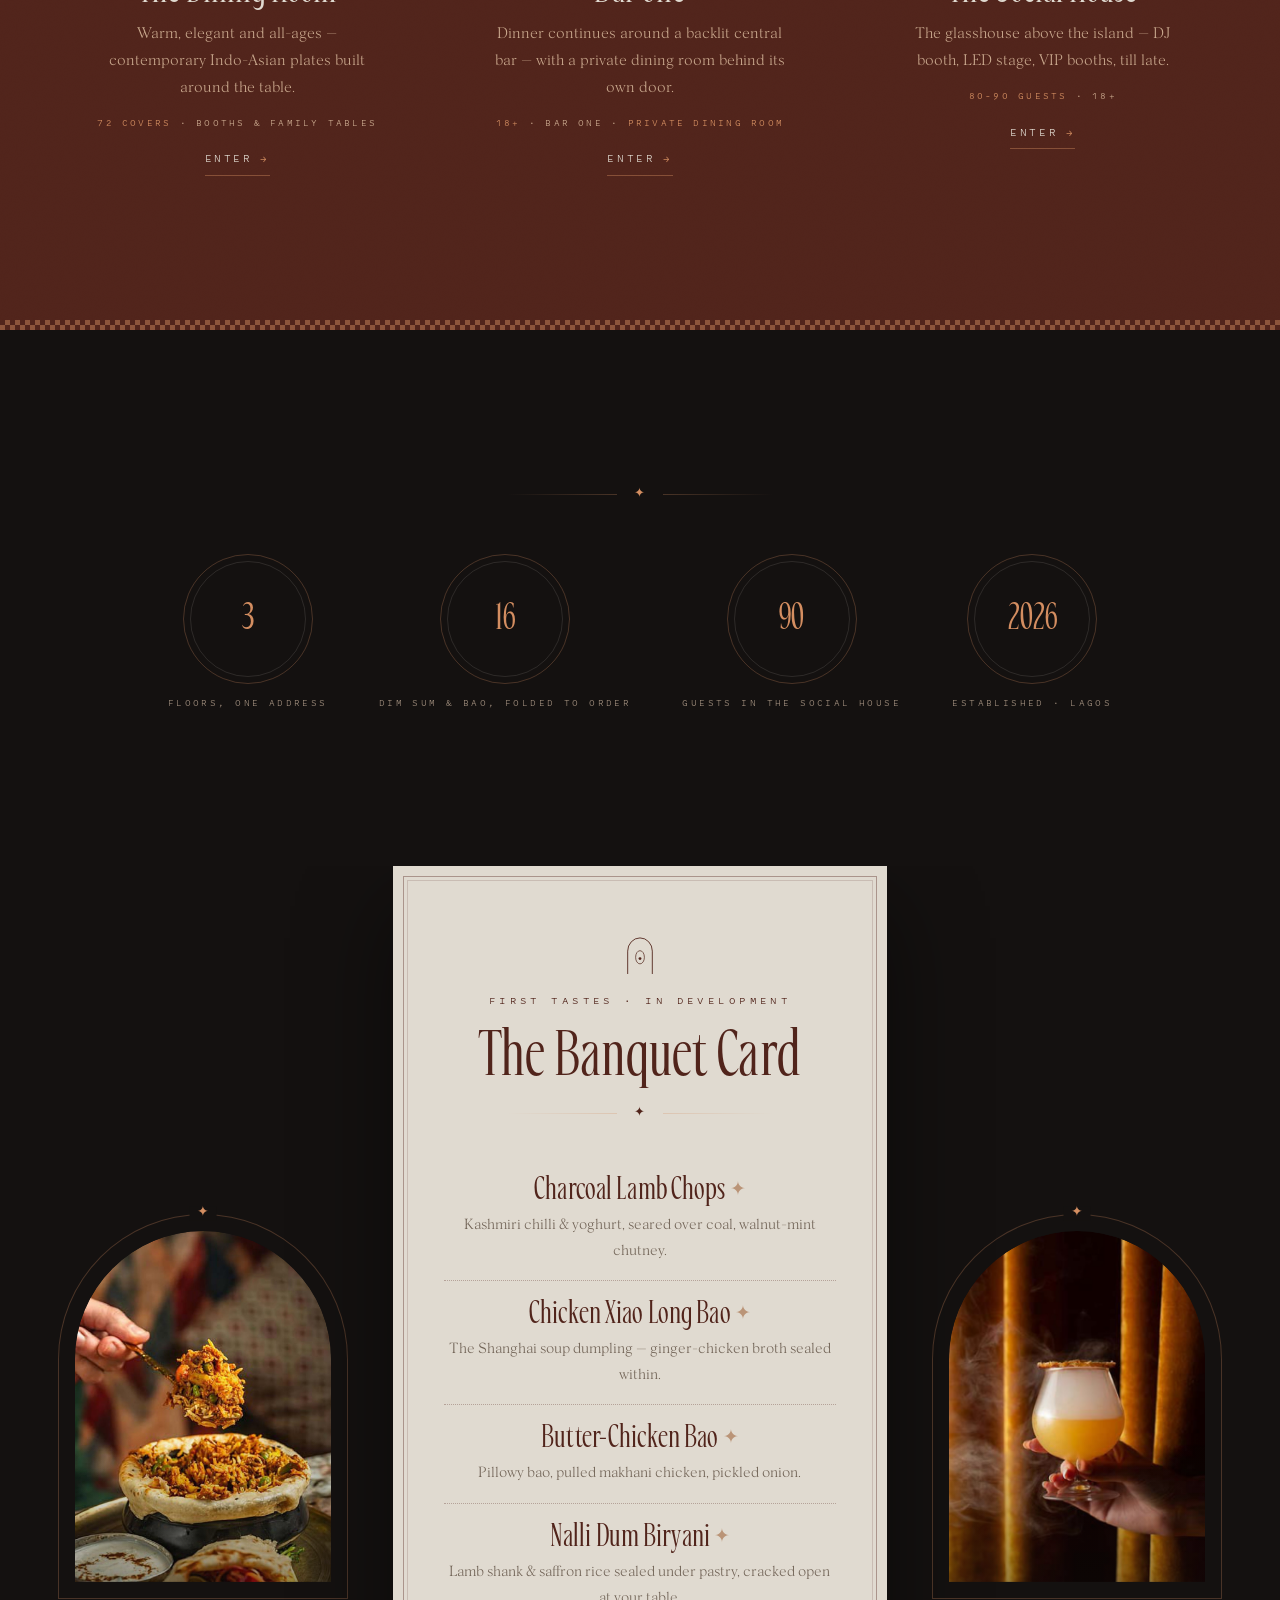
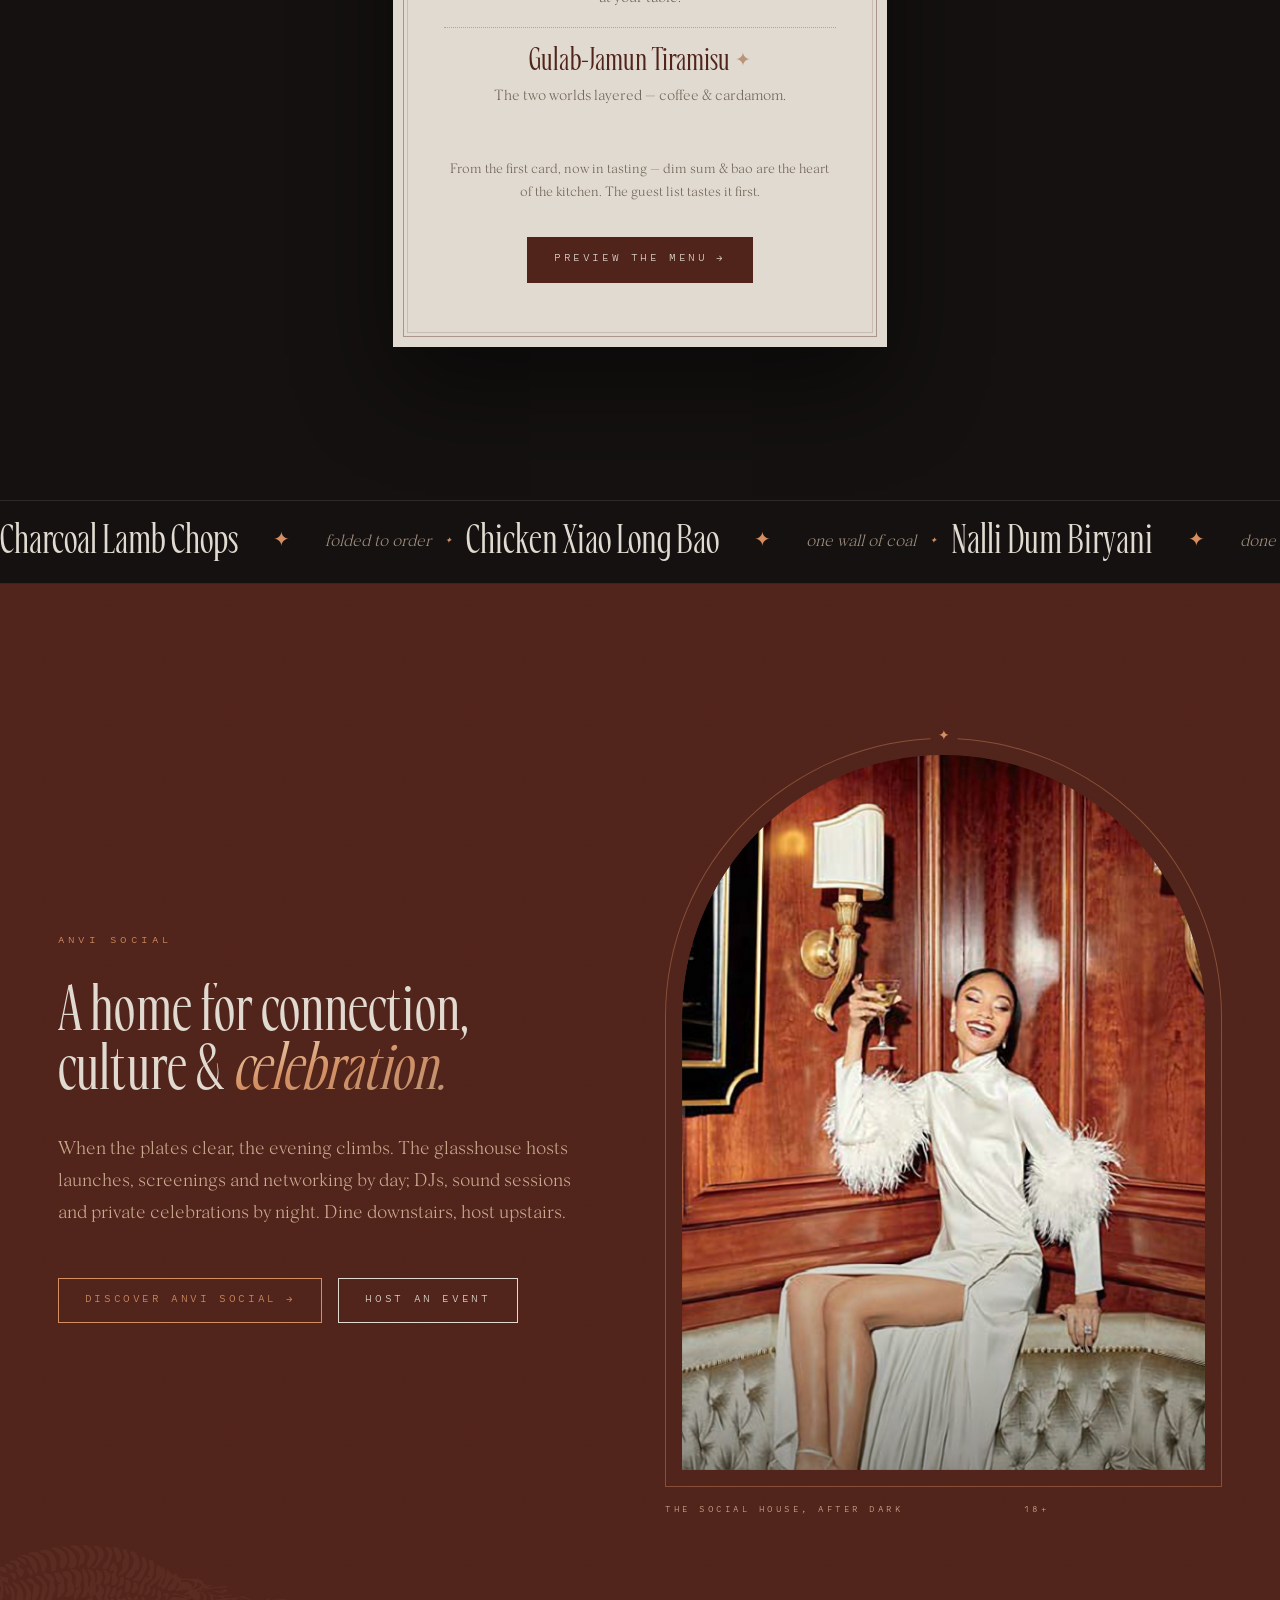
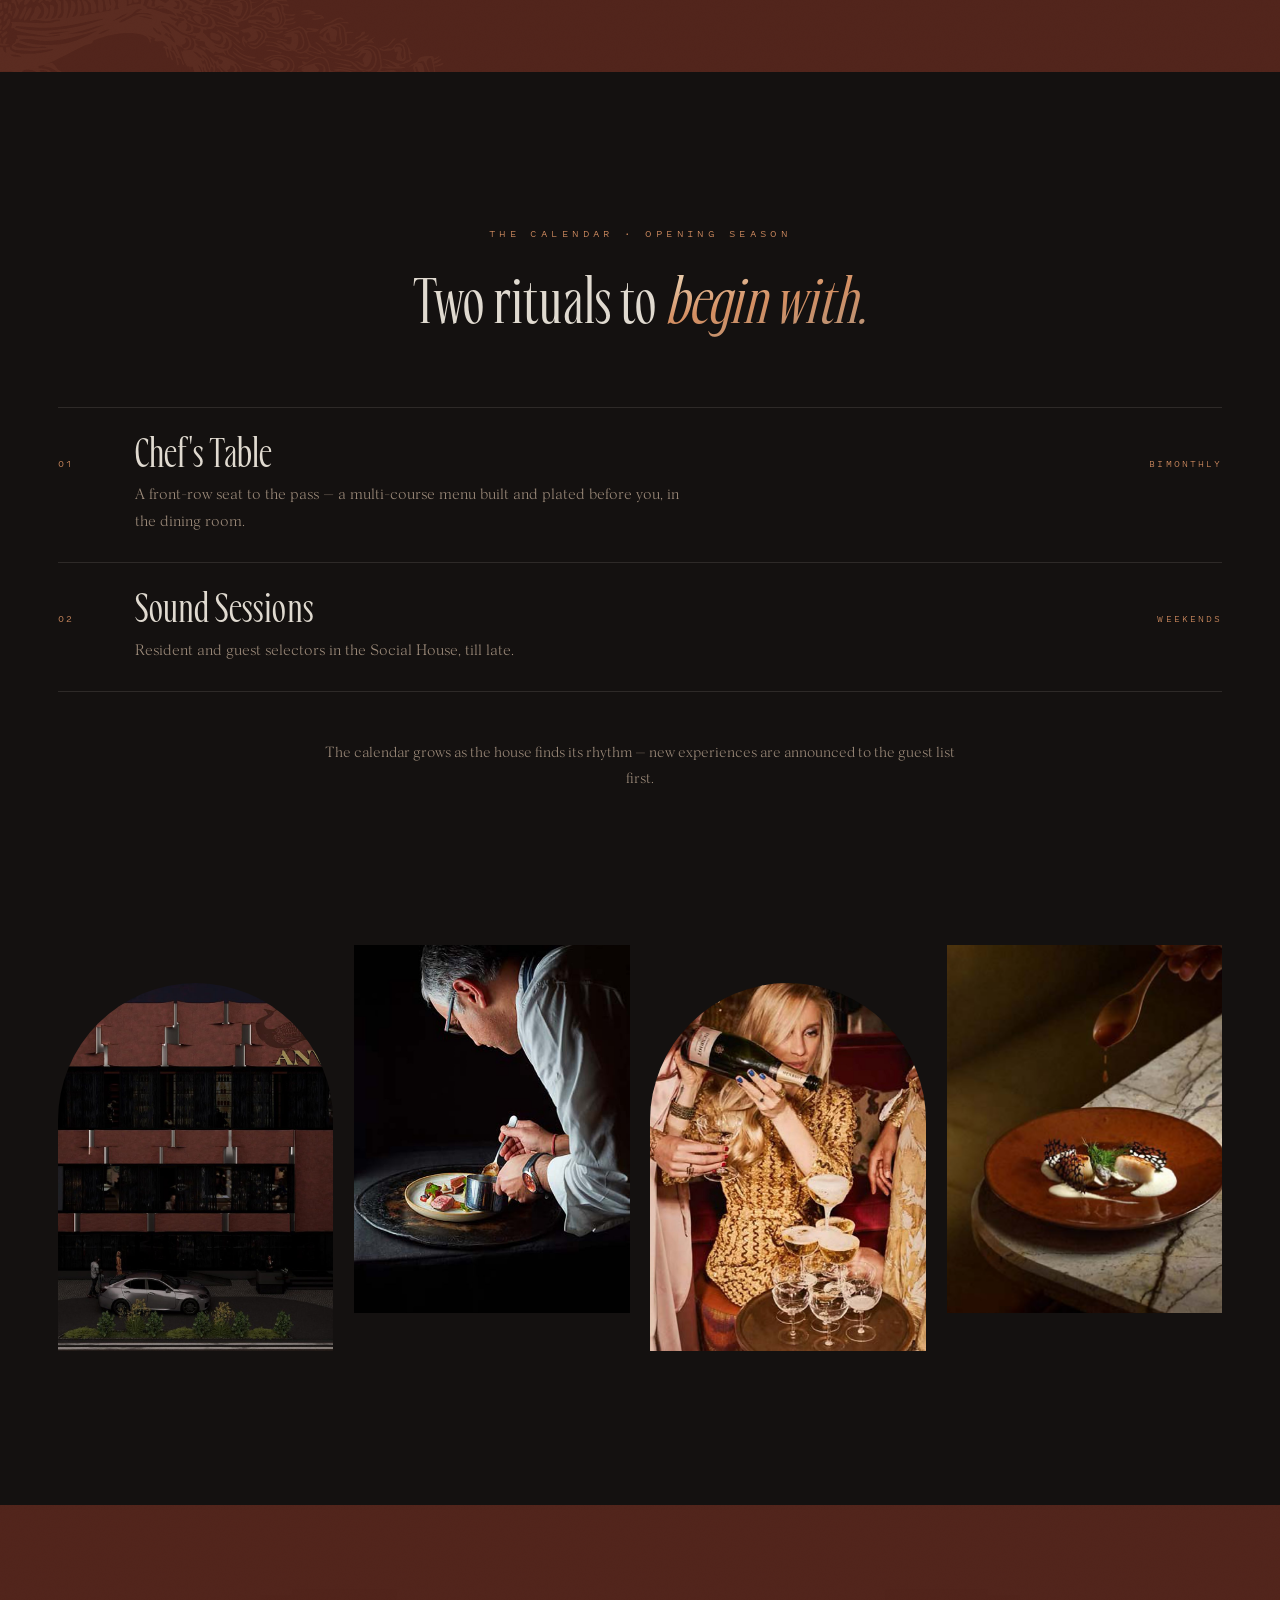
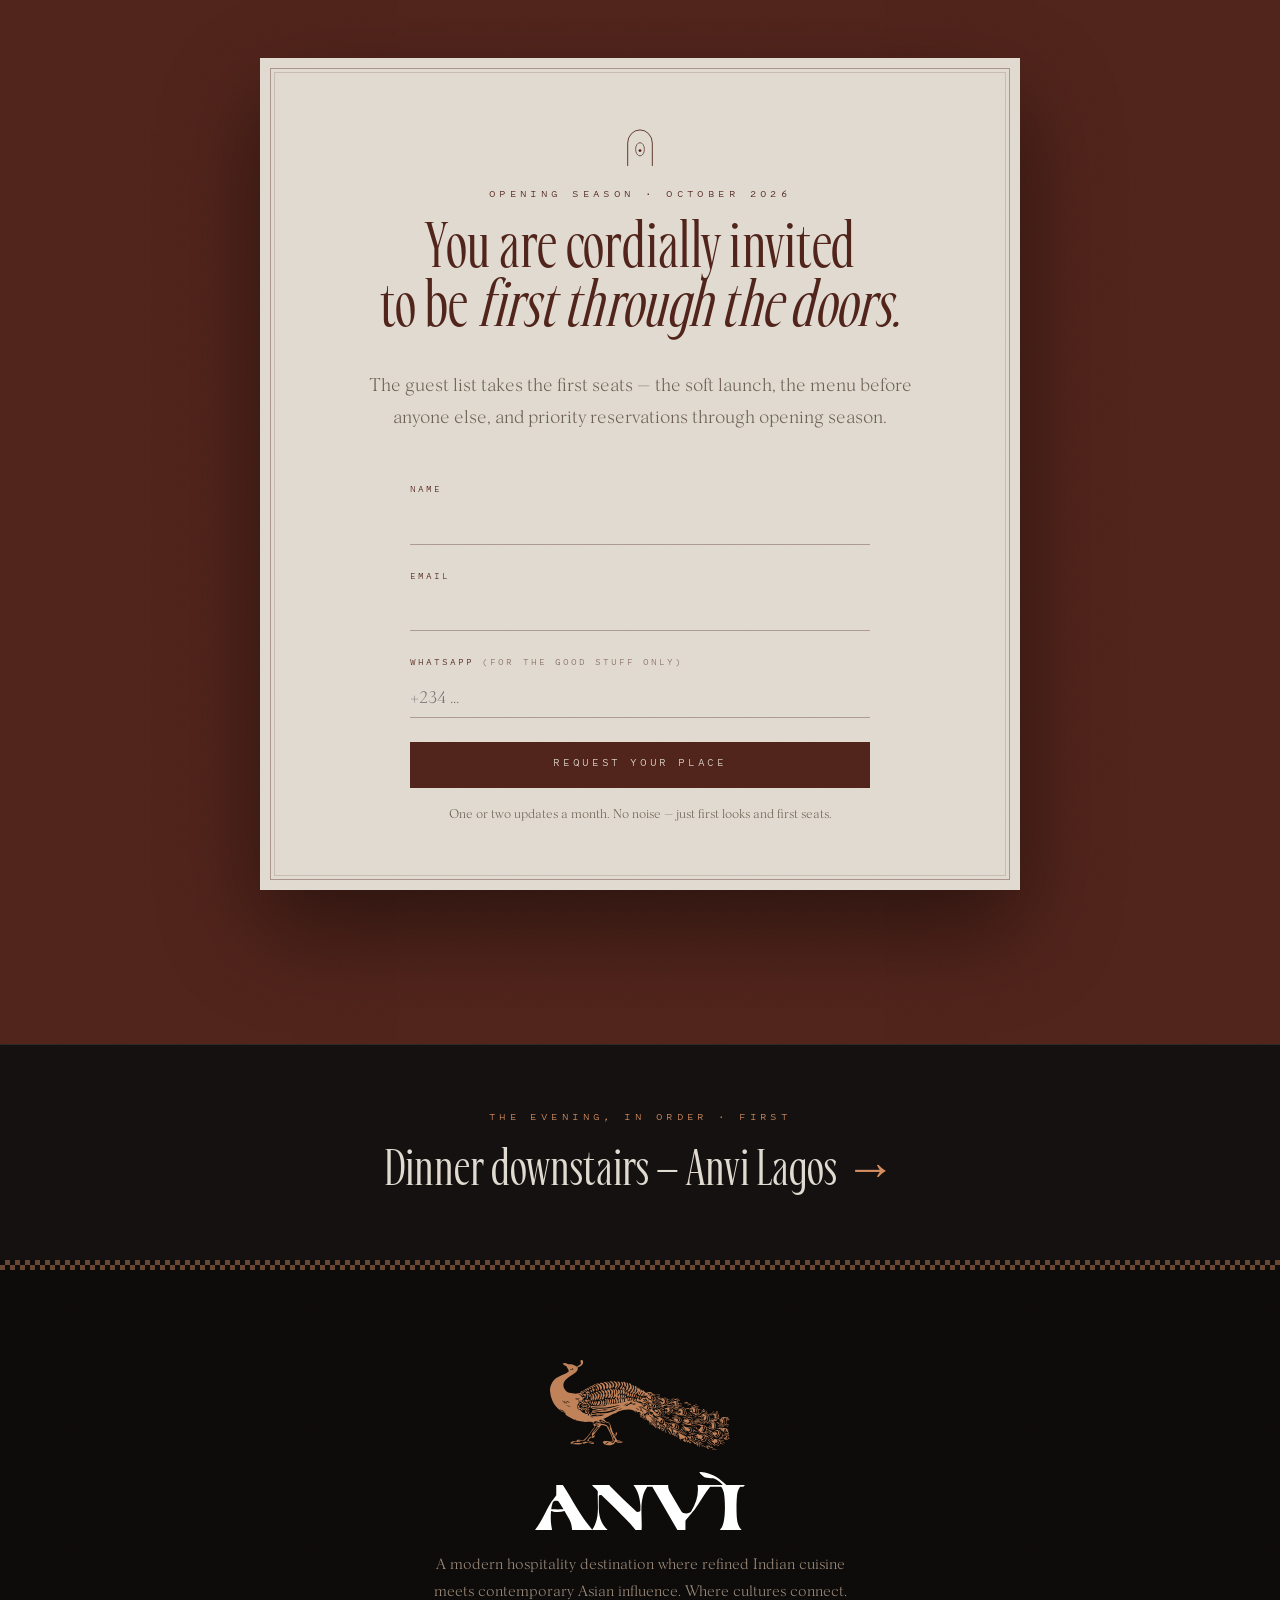
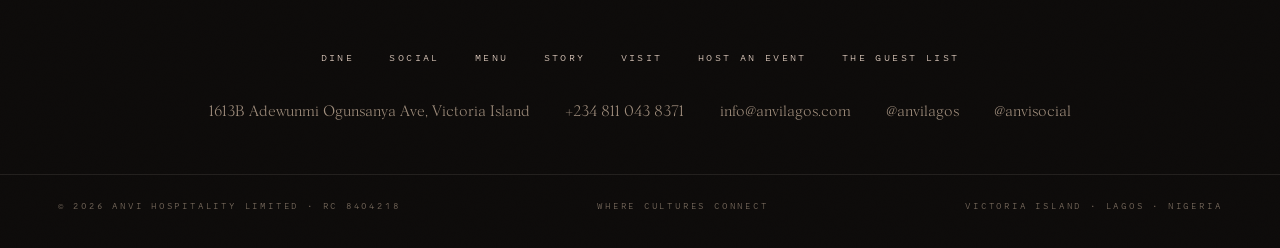
==== commit 1c84e36e: "Move launch date to 15 October 2026 (was 1 October) More runway before the soft launch. Month copy s" ====
--- a/index.html
+++ b/index.html
@@ -54,7 +54,7 @@
     "dayOfWeek": ["Monday", "Tuesday", "Wednesday", "Thursday", "Friday", "Saturday", "Sunday"],
     "opens": "12:00",
     "closes": "23:00",
-    "validFrom": "2026-10-01"
+    "validFrom": "2026-10-15"
   },
   "address": {
     "@type": "PostalAddress",
@@ -158,7 +158,7 @@
       <span>A <b>social</b> destination</span>
     </p>
     <div class="row row--center hero__cta" data-rv style="--d:3">
-      <div class="tminus" data-count="2026-10-01"><b data-cd-days>—</b> days to first service</div>
+      <div class="tminus" data-count="2026-10-15"><b data-cd-days>—</b> days to first service</div>
       <a class="btn" href="reservations.html#list">Join the guest list <span class="ar">→</span></a>
     </div>
   </div>
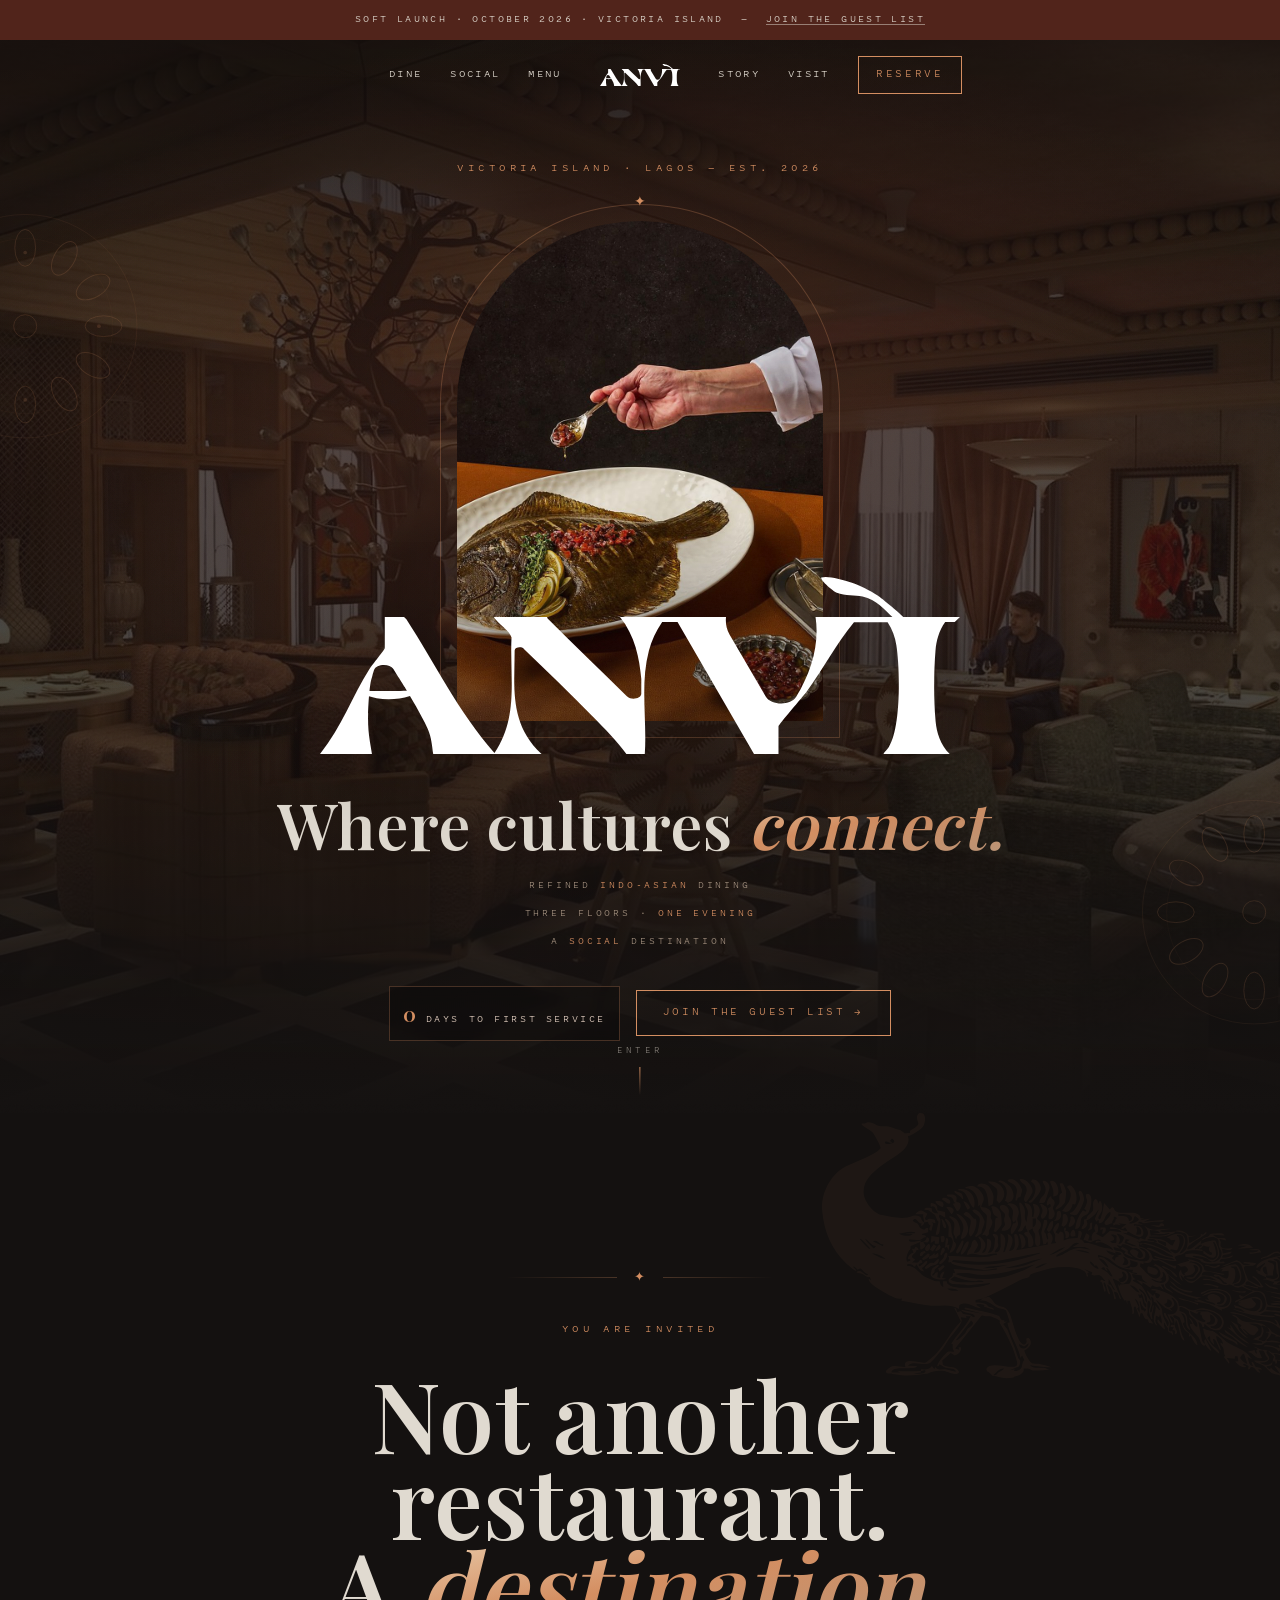
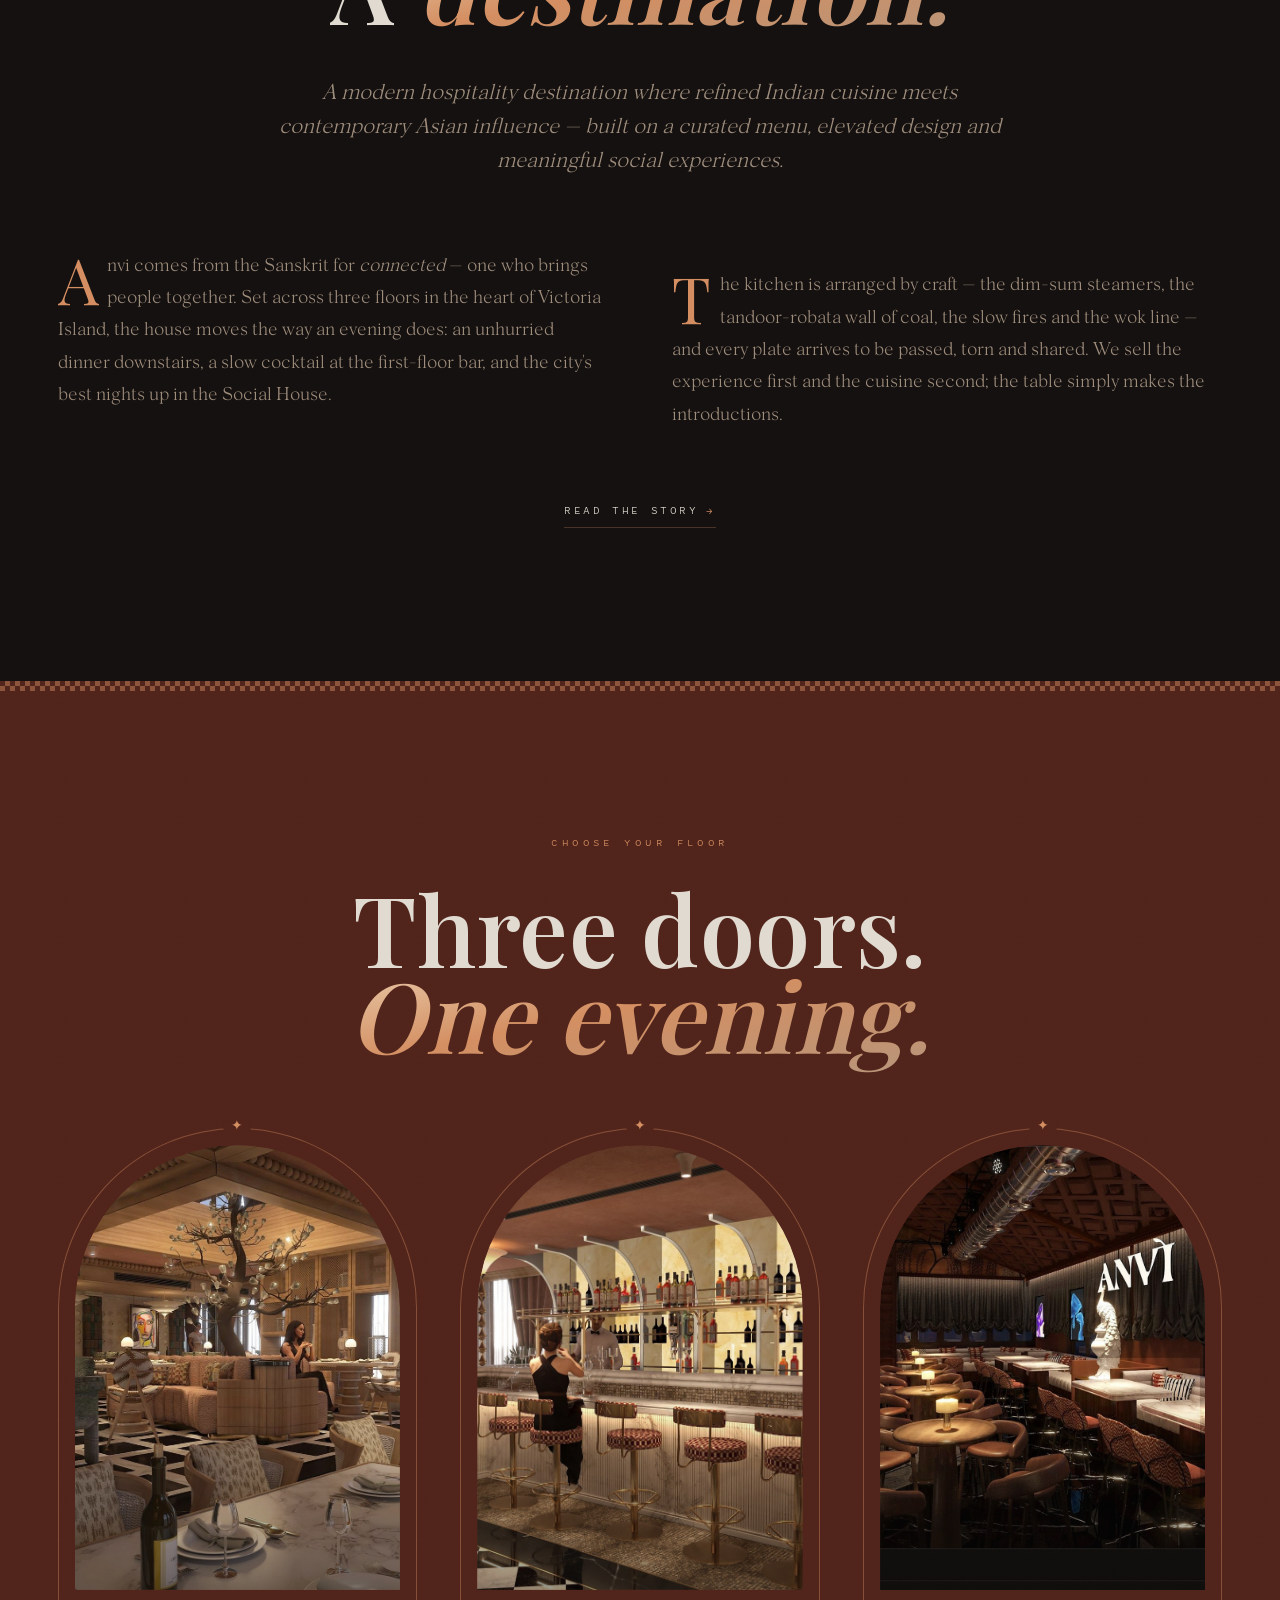
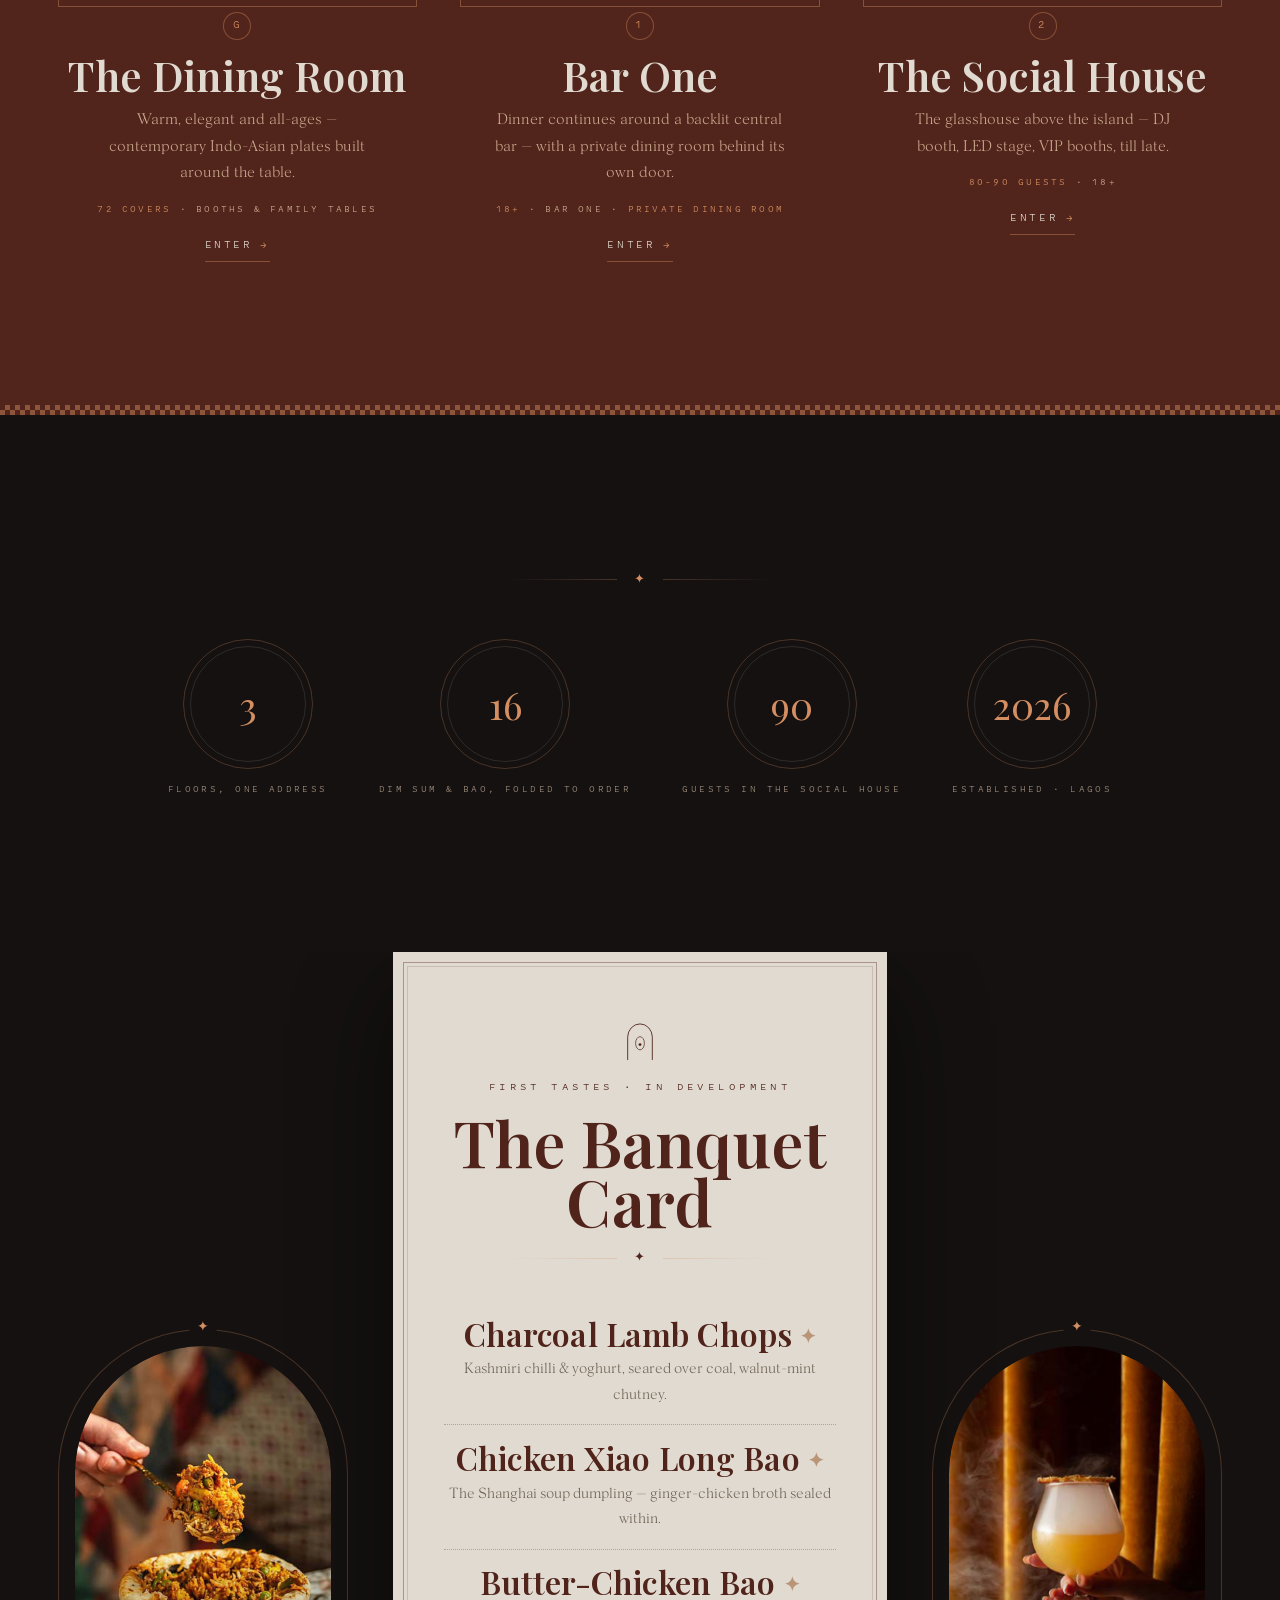
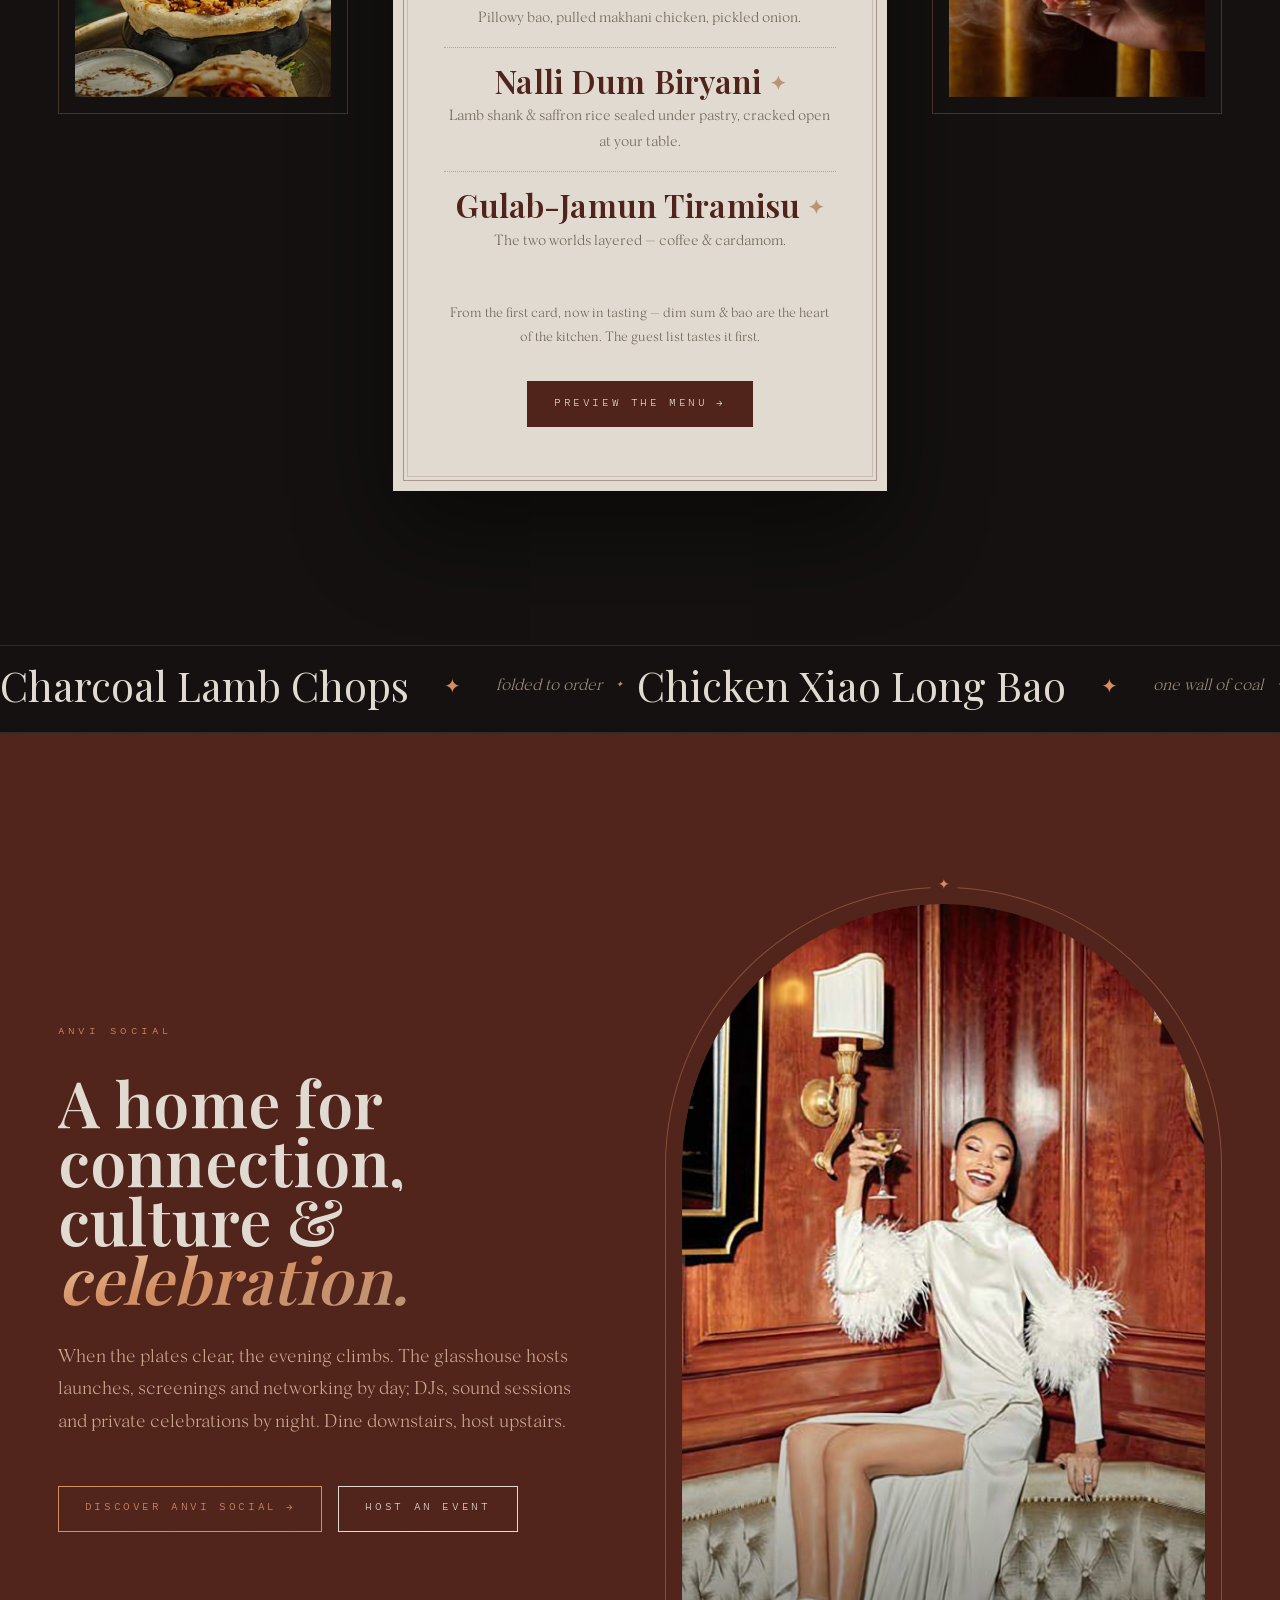
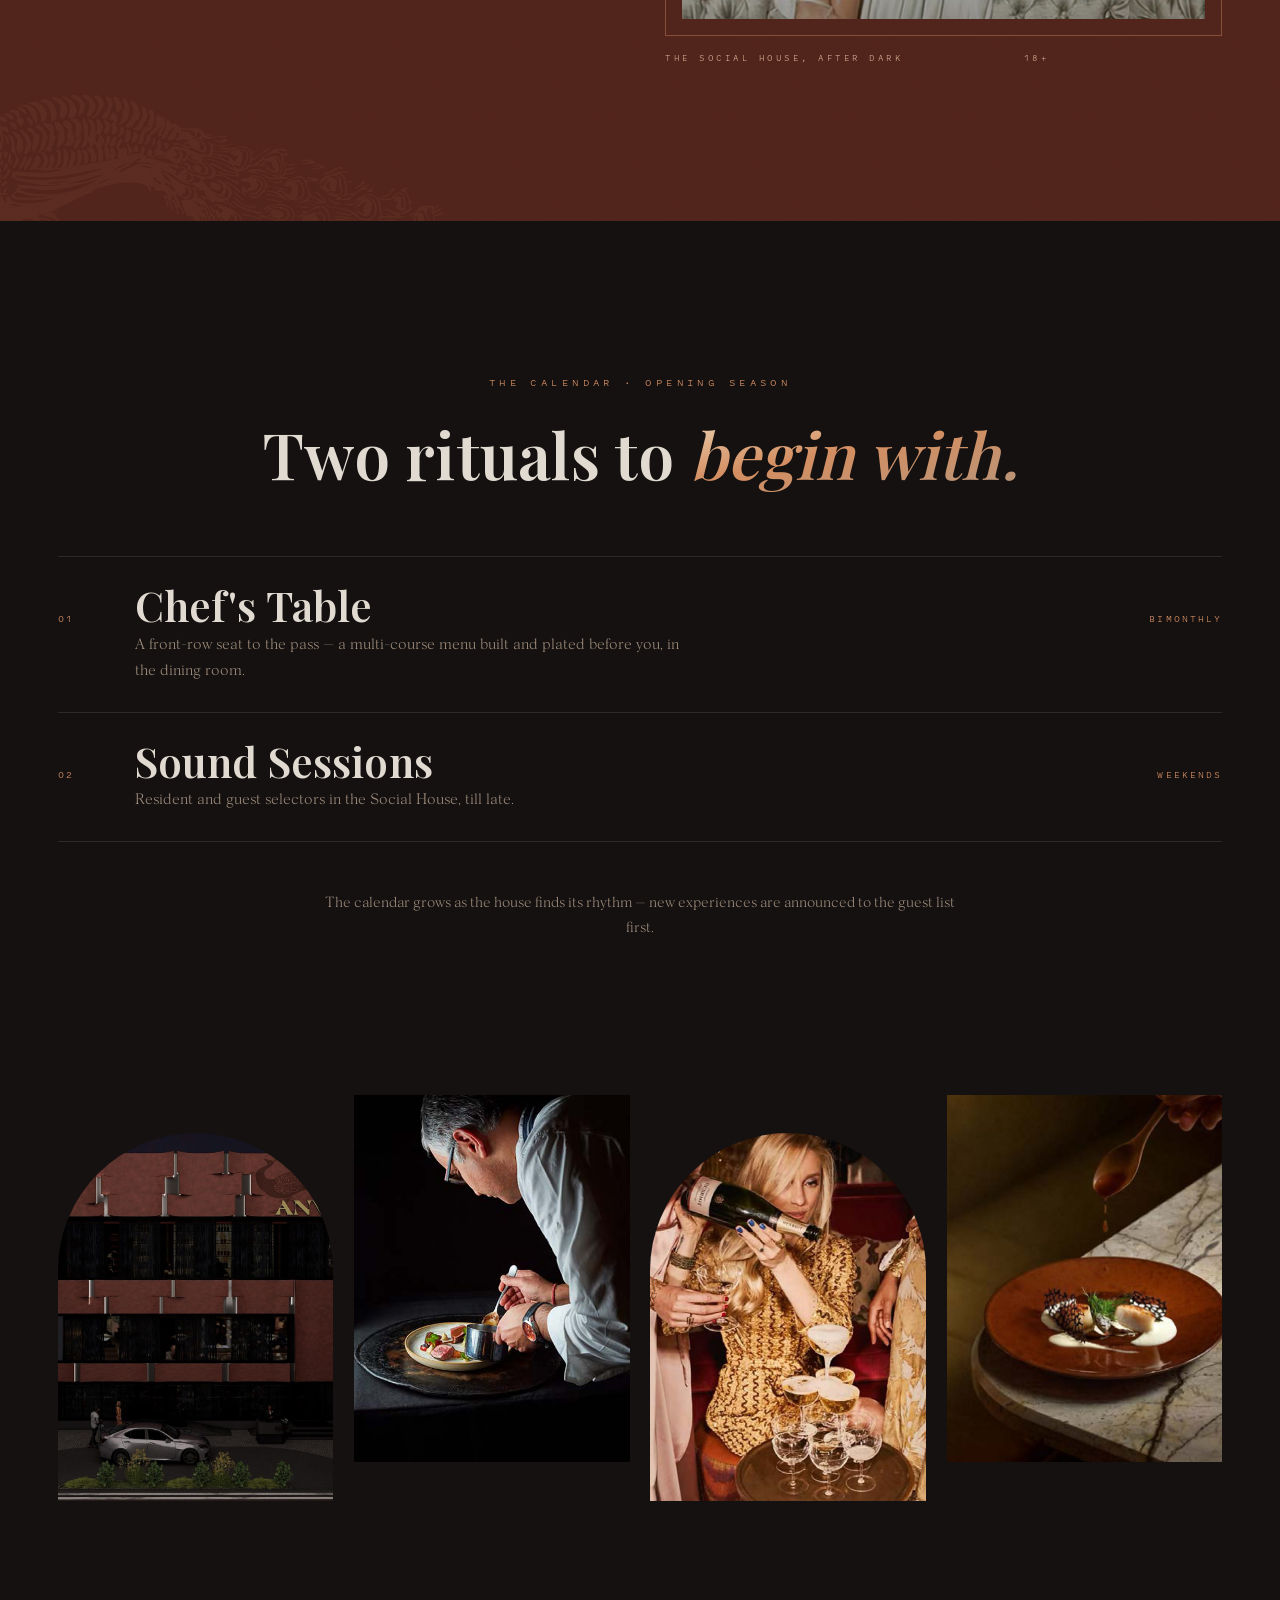
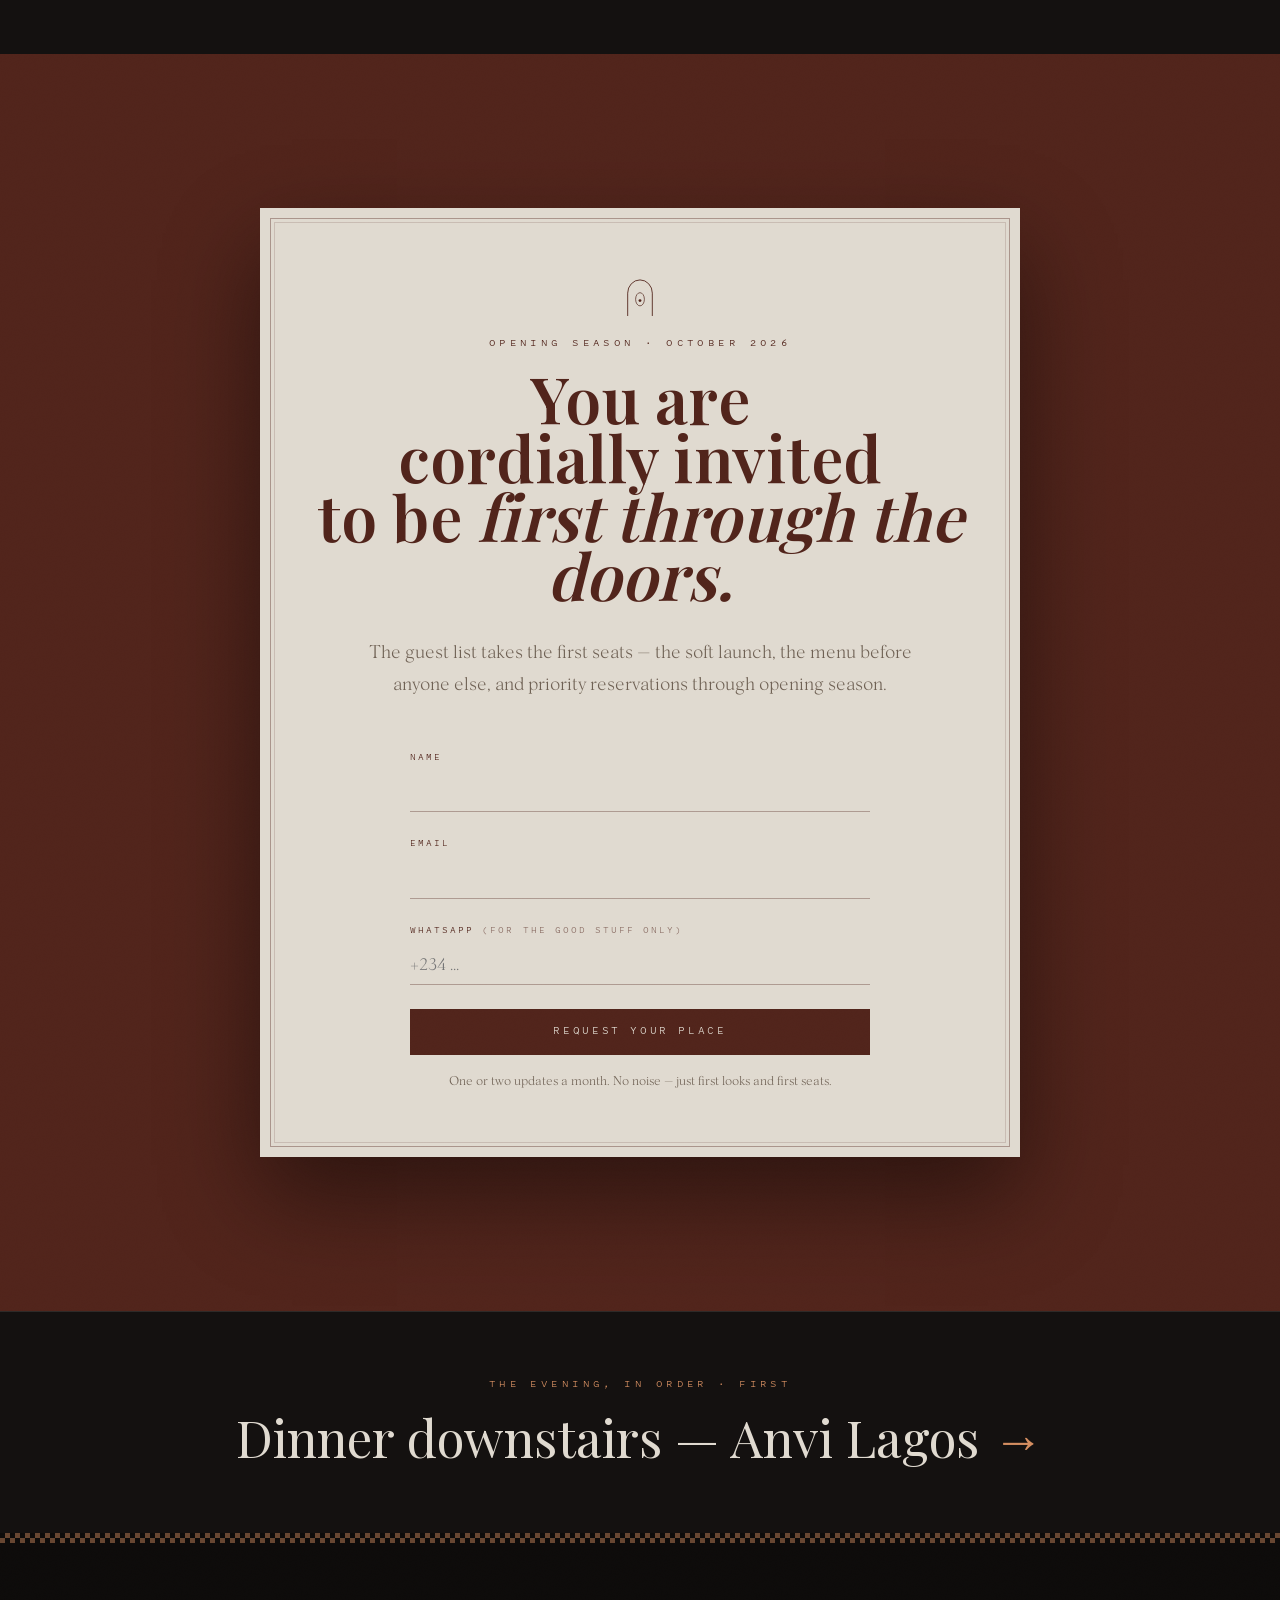
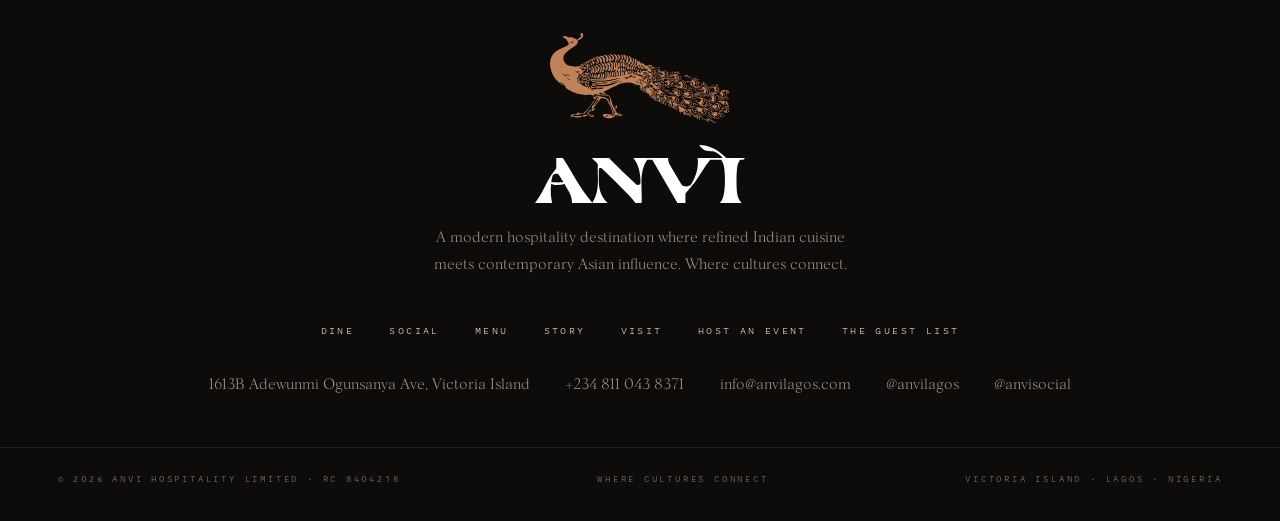
==== commit 094595ae: "Replace Eternal Compressed (Blaze Type) with Playfair Display Interim swap to remove the unlicensed " ====
--- a/index.html
+++ b/index.html
@@ -27,14 +27,14 @@
 <link rel="icon" type="image/svg+xml" href="assets/logo/anvi-peacock-burgundy.svg">
 <link rel="apple-touch-icon" href="assets/img/apple-touch-icon.png">
 <meta name="theme-color" content="#141110">
-<link rel="preload" href="assets/fonts/EternalCmp-Regular.woff2" as="font" type="font/woff2" crossorigin>
+<link rel="preload" href="assets/fonts/PlayfairDisplay.woff2" as="font" type="font/woff2" crossorigin>
 <link rel="preload" href="assets/fonts/SilkSerifText-Light.otf" as="font" type="font/otf" crossorigin>
 <!-- imagesrcset/imagesizes must mirror the <img> below, or the preload fetches the full
      2400px file and the srcset saving is lost -->
 <link rel="preload" as="image" href="assets/img/real-dining-tree.jpg"
       imagesrcset="assets/img/real-dining-tree-1200.jpg 1200w, assets/img/real-dining-tree-1800.jpg 1800w, assets/img/real-dining-tree.jpg 2400w"
       imagesizes="100vw" fetchpriority="high">
-<link rel="stylesheet" href="css/anvi.css?v=14">
+<link rel="stylesheet" href="css/anvi.css?v=15">
 <script type="application/ld+json">
 {
   "@context": "https://schema.org",
@@ -420,6 +420,6 @@
 <script>window.va=window.va||function(){(window.vaq=window.vaq||[]).push(arguments)};</script>
 <script defer src="/_vercel/insights/script.js"></script>
 <script defer src="/_vercel/speed-insights/script.js"></script>
-<script src="js/anvi.js?v=14"></script>
+<script src="js/anvi.js?v=15"></script>
 </body>
 </html>
--- a/css/anvi.css
+++ b/css/anvi.css
@@ -1,17 +1,19 @@
 /* ==========================================================================
    ANVI — The Invitation
    v3 design system · built to the Anvi 2025 Brand Guidelines
-   Eternal Compressed (display) · Silk Serif (body) · Pitch Sans (ui)
+   Playfair Display (display, interim for Eternal) · Silk Serif (body) · Pitch Sans (ui)
    A candlelit ceremony: arched frames, fine gold linework, centered
    symmetry — the site as a gilded invitation to the table.
    ========================================================================== */
 
 /* ---------- fonts ---------- */
 @font-face {
-  font-family: "Eternal Compressed";
-  src: url("../assets/fonts/EternalCmp-Regular.woff2") format("woff2"),
-       url("../assets/fonts/EternalCmp-Regular.woff") format("woff");
-  font-weight: 400; font-style: normal; font-display: swap;
+  /* Interim display face: Playfair Display (SIL OFL — free for web AND print,
+     self-hosted). Stands in for Eternal Compressed (Blaze Type) until the
+     Blaze licence is settled. Variable latin subset, weights 400-700. */
+  font-family: "Playfair Display";
+  src: url("../assets/fonts/PlayfairDisplay.woff2") format("woff2");
+  font-weight: 400 700; font-style: normal; font-display: swap;
 }
 @font-face {
   font-family: "Silk Serif";
@@ -47,7 +49,7 @@
 
   --gold-hi:   #E8C9A8;   /* candle highlight for gradient gold */
 
-  --f-display: "Eternal Compressed", "Arial Narrow", "Times New Roman", serif;
+  --f-display: "Playfair Display", Georgia, "Times New Roman", serif;
   --f-body:    "Silk Serif", Georgia, serif;
   --f-ui:      "Pitch Sans", "Helvetica Neue", Arial, sans-serif;
 
@@ -121,7 +123,7 @@
 /* ---------- typography ---------- */
 h1, h2, h3, h4, .display {
   font-family: var(--f-display);
-  font-weight: 400;
+  font-weight: 600;
   line-height: .92;
   letter-spacing: .004em;
   text-wrap: balance;
@@ -462,7 +464,7 @@
   background: rgba(13, 11, 10, .45); backdrop-filter: blur(6px); -webkit-backdrop-filter: blur(6px);
   font-family: var(--f-ui); font-size: .62rem; letter-spacing: .26em; text-transform: uppercase; color: var(--sand);
 }
-.tminus b { font-family: var(--f-display); font-weight: 400; font-size: 2.1em; letter-spacing: .04em; color: var(--gold); }
+.tminus b { font-family: var(--f-display); font-weight: 600; font-size: 2.1em; letter-spacing: .04em; color: var(--gold); }
 
 /* ---------- interior page hero ---------- */
 .phero {
@@ -851,7 +853,7 @@
 .peek__body { position: relative; z-index: 2; max-width: 760px; display: grid; justify-items: center; gap: 1.4rem; }
 .cd { display: flex; gap: clamp(1rem, 4.5vw, 2.6rem); justify-content: center; }
 .cd div { display: grid; gap: .6rem; justify-items: center; }
-.cd b { font-family: var(--f-display); font-weight: 400; font-size: clamp(2.2rem, 8vw, 4.6rem); line-height: 1;
+.cd b { font-family: var(--f-display); font-weight: 600; font-size: clamp(2.2rem, 8vw, 4.6rem); line-height: 1;
   min-width: 2ch; }
 .cd span { font-family: var(--f-ui); font-weight: 500; font-size: .54rem; letter-spacing: .32em; text-transform: uppercase; color: #A08E7D; }
 
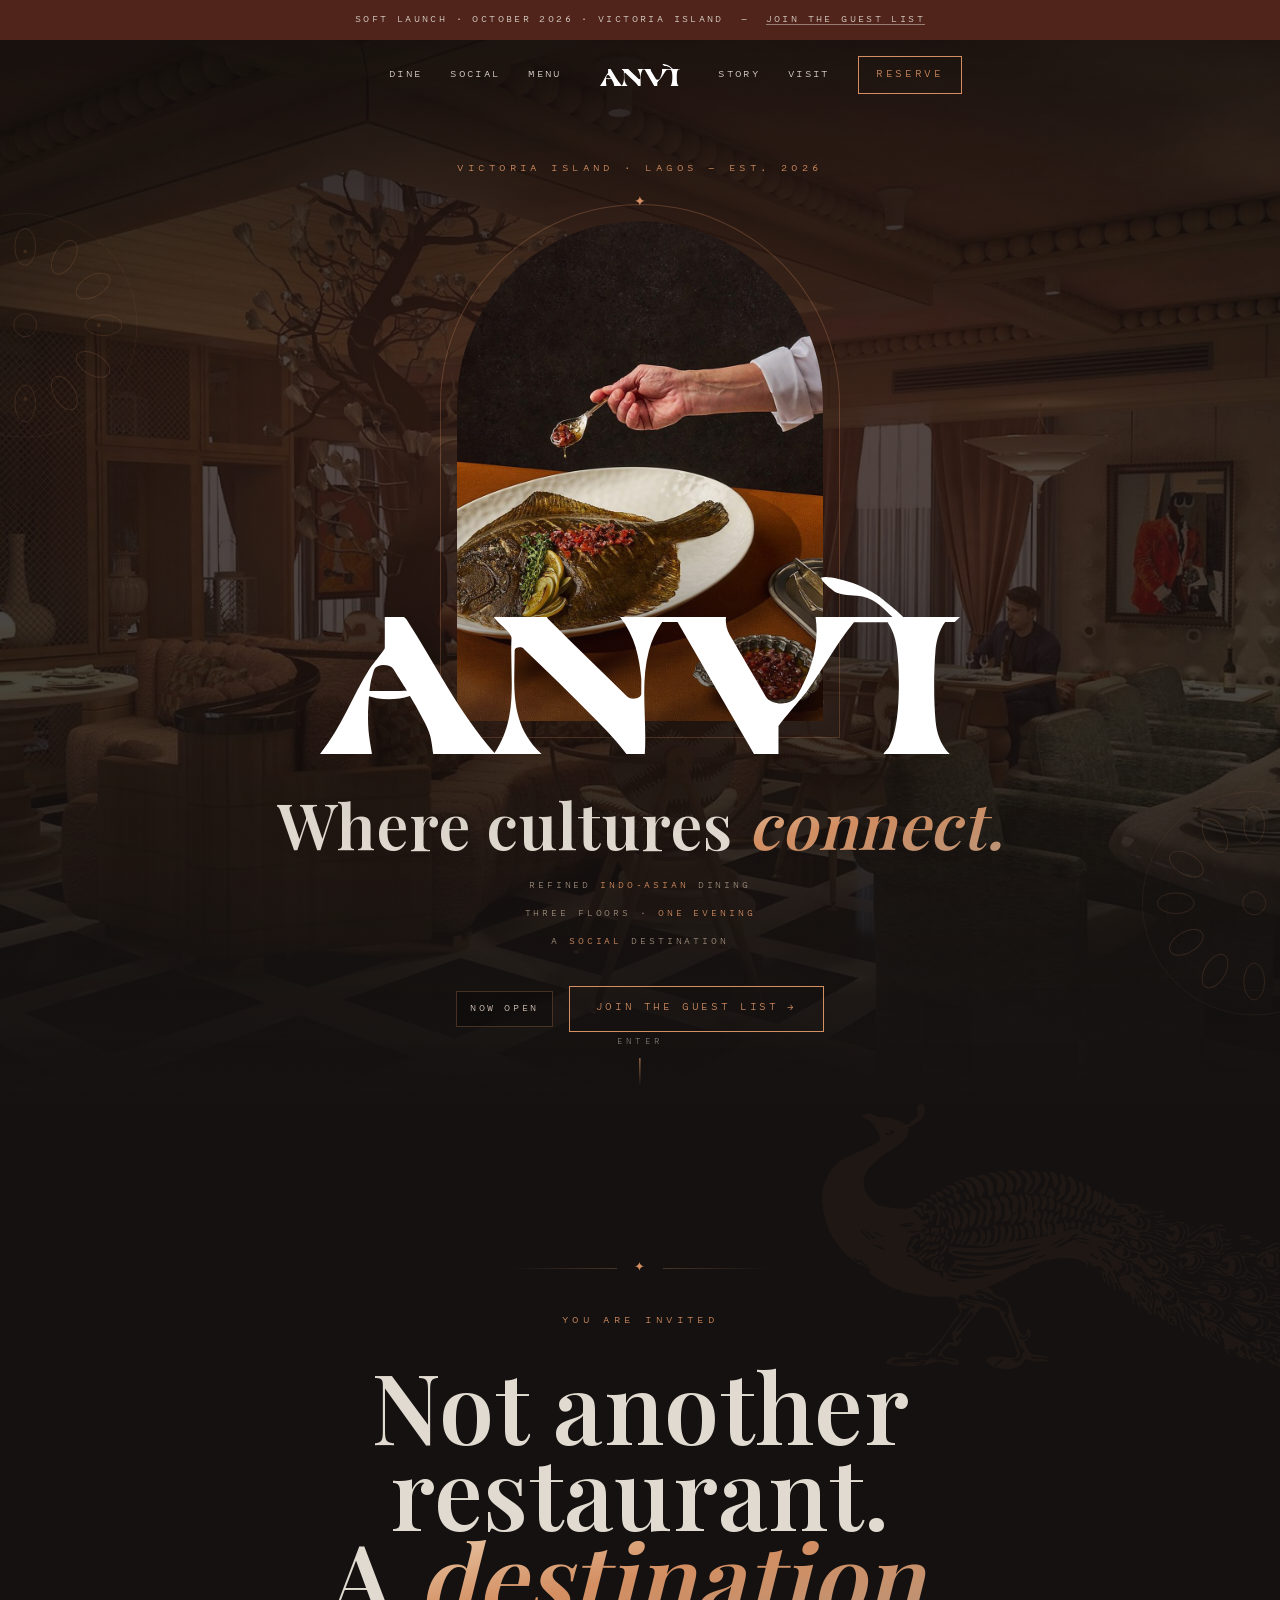
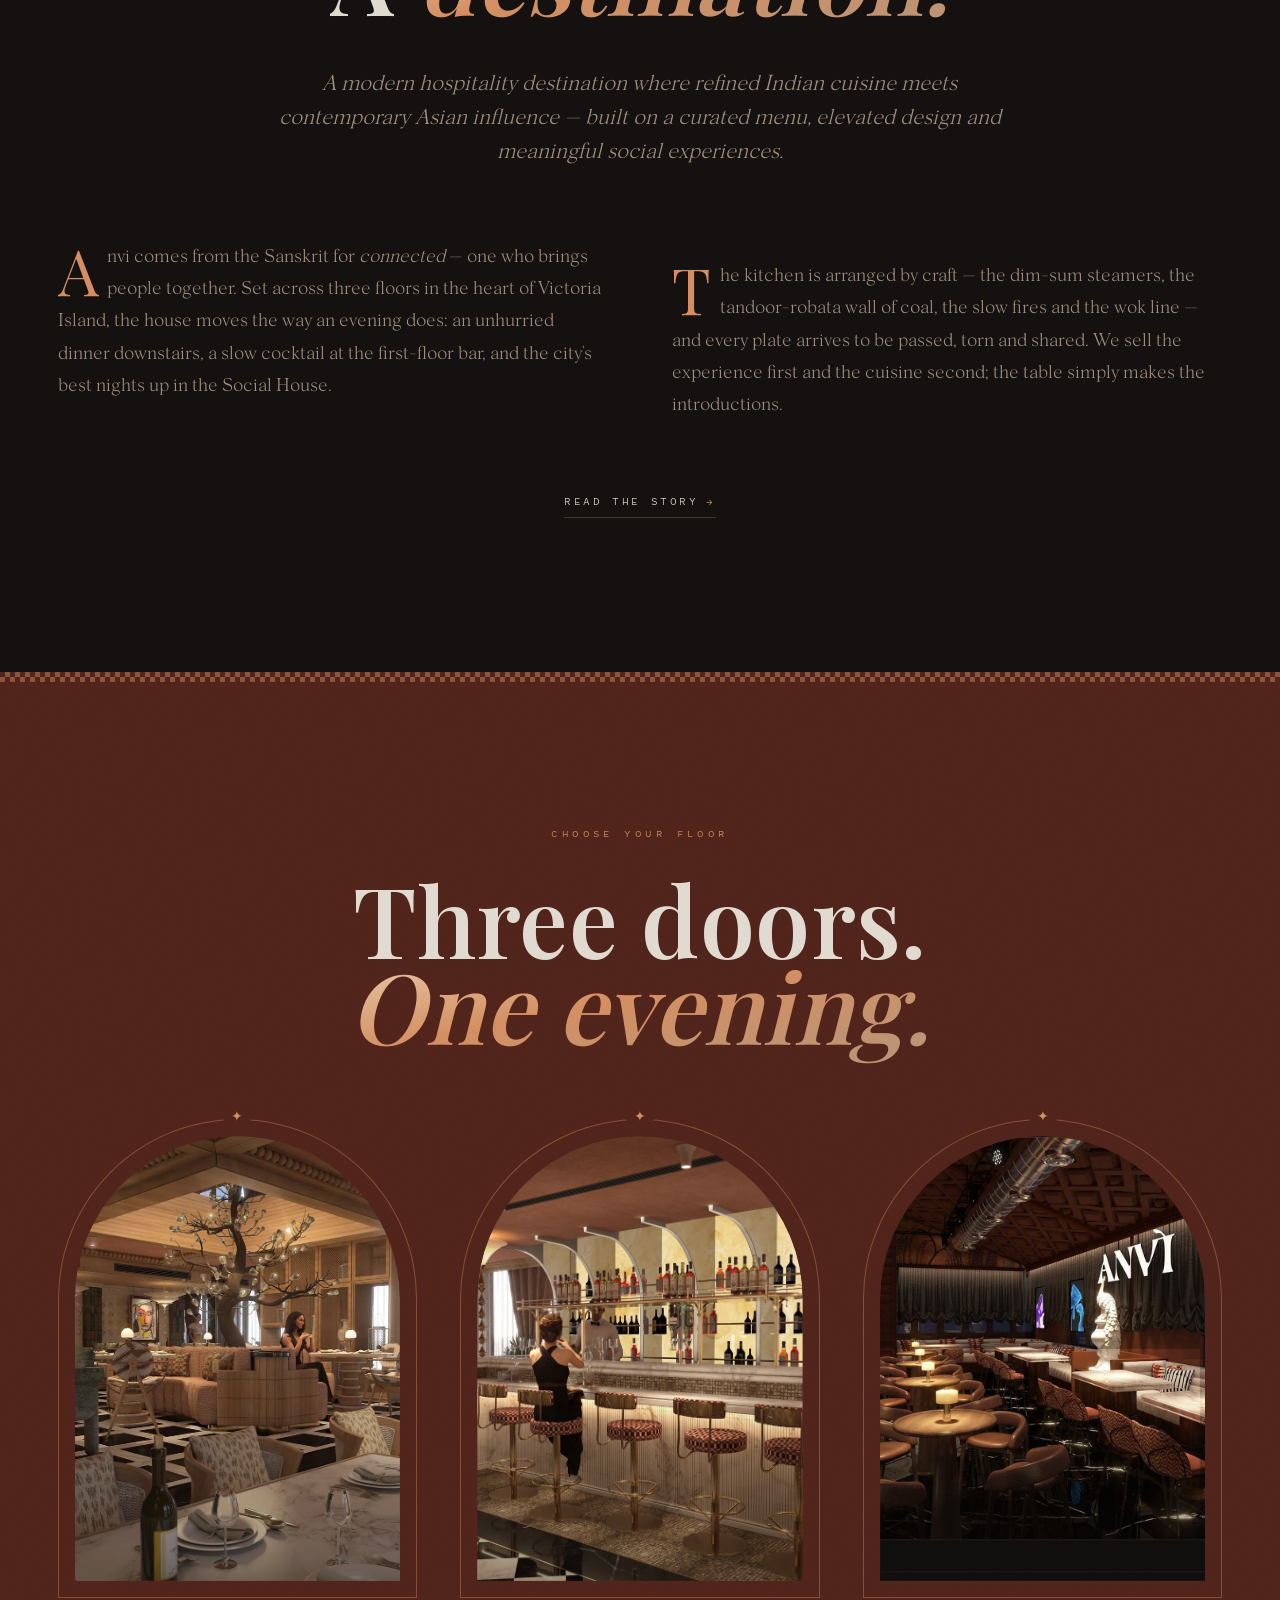
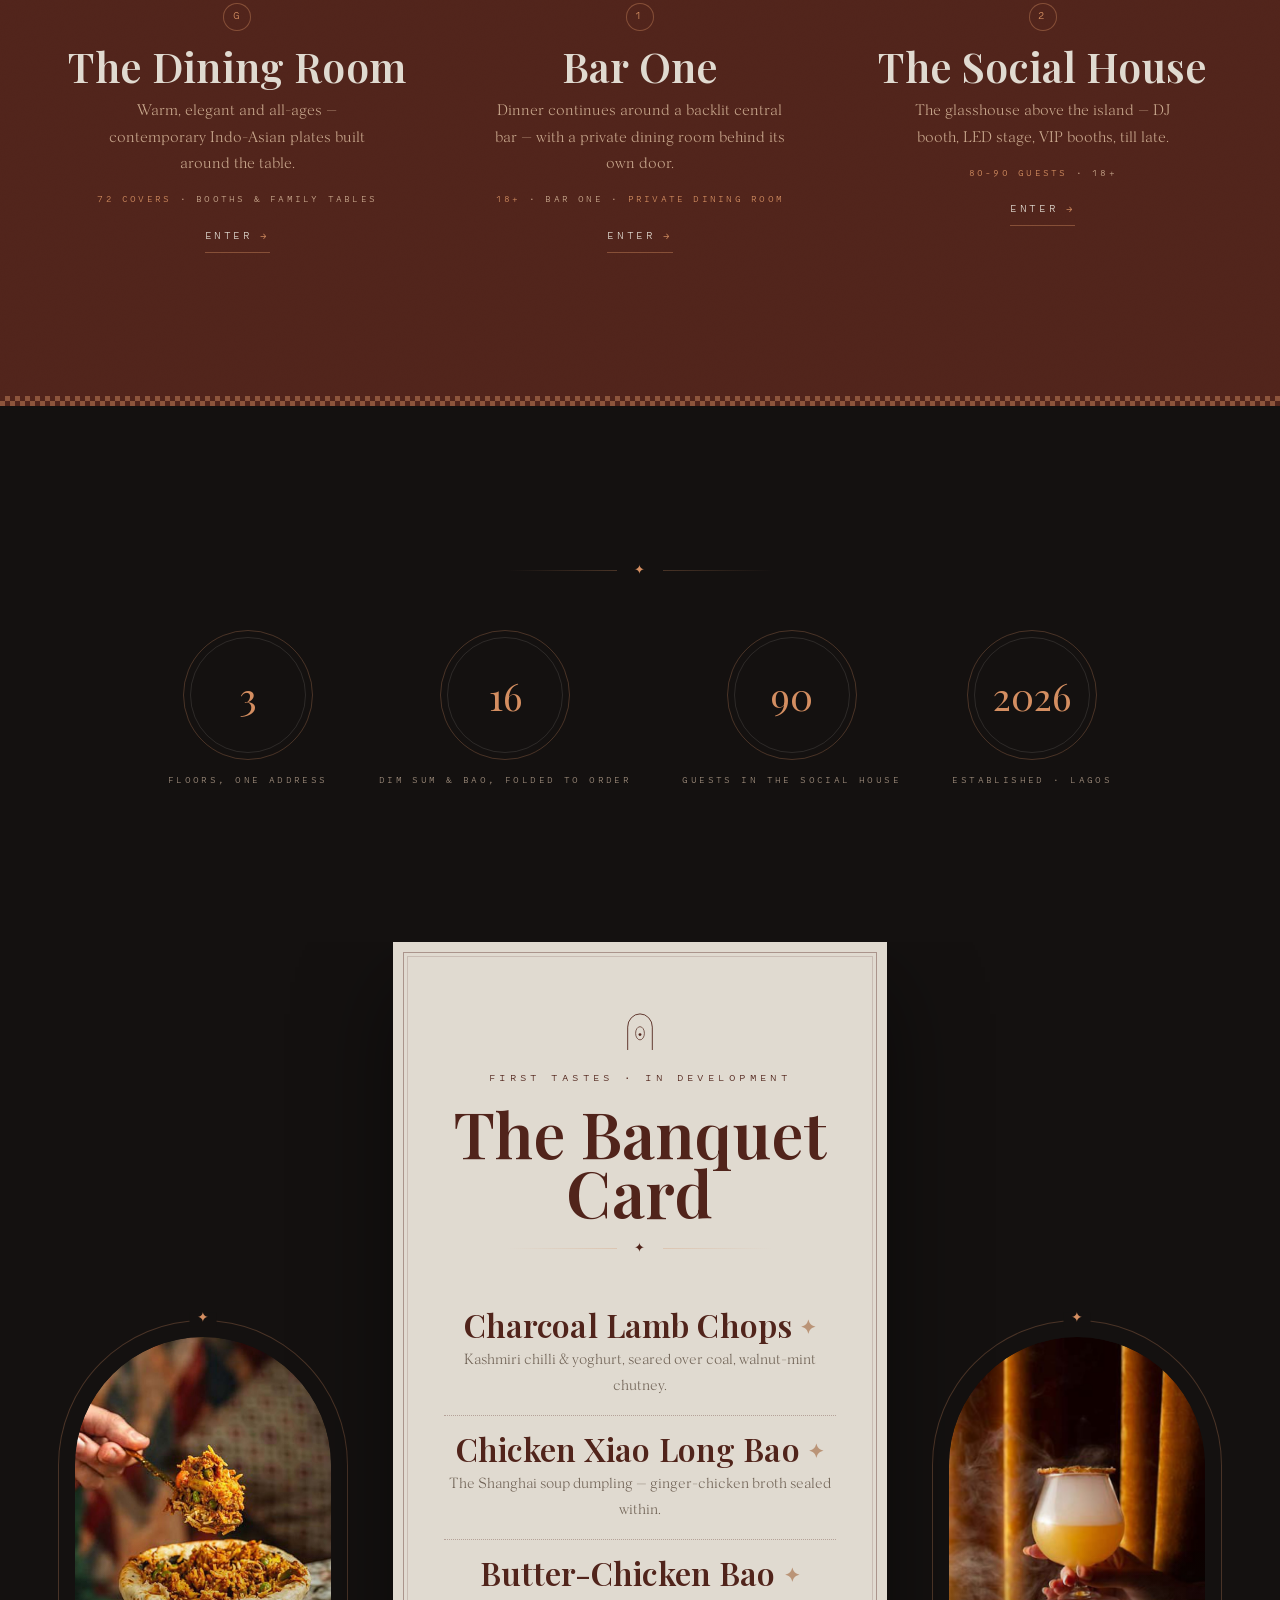
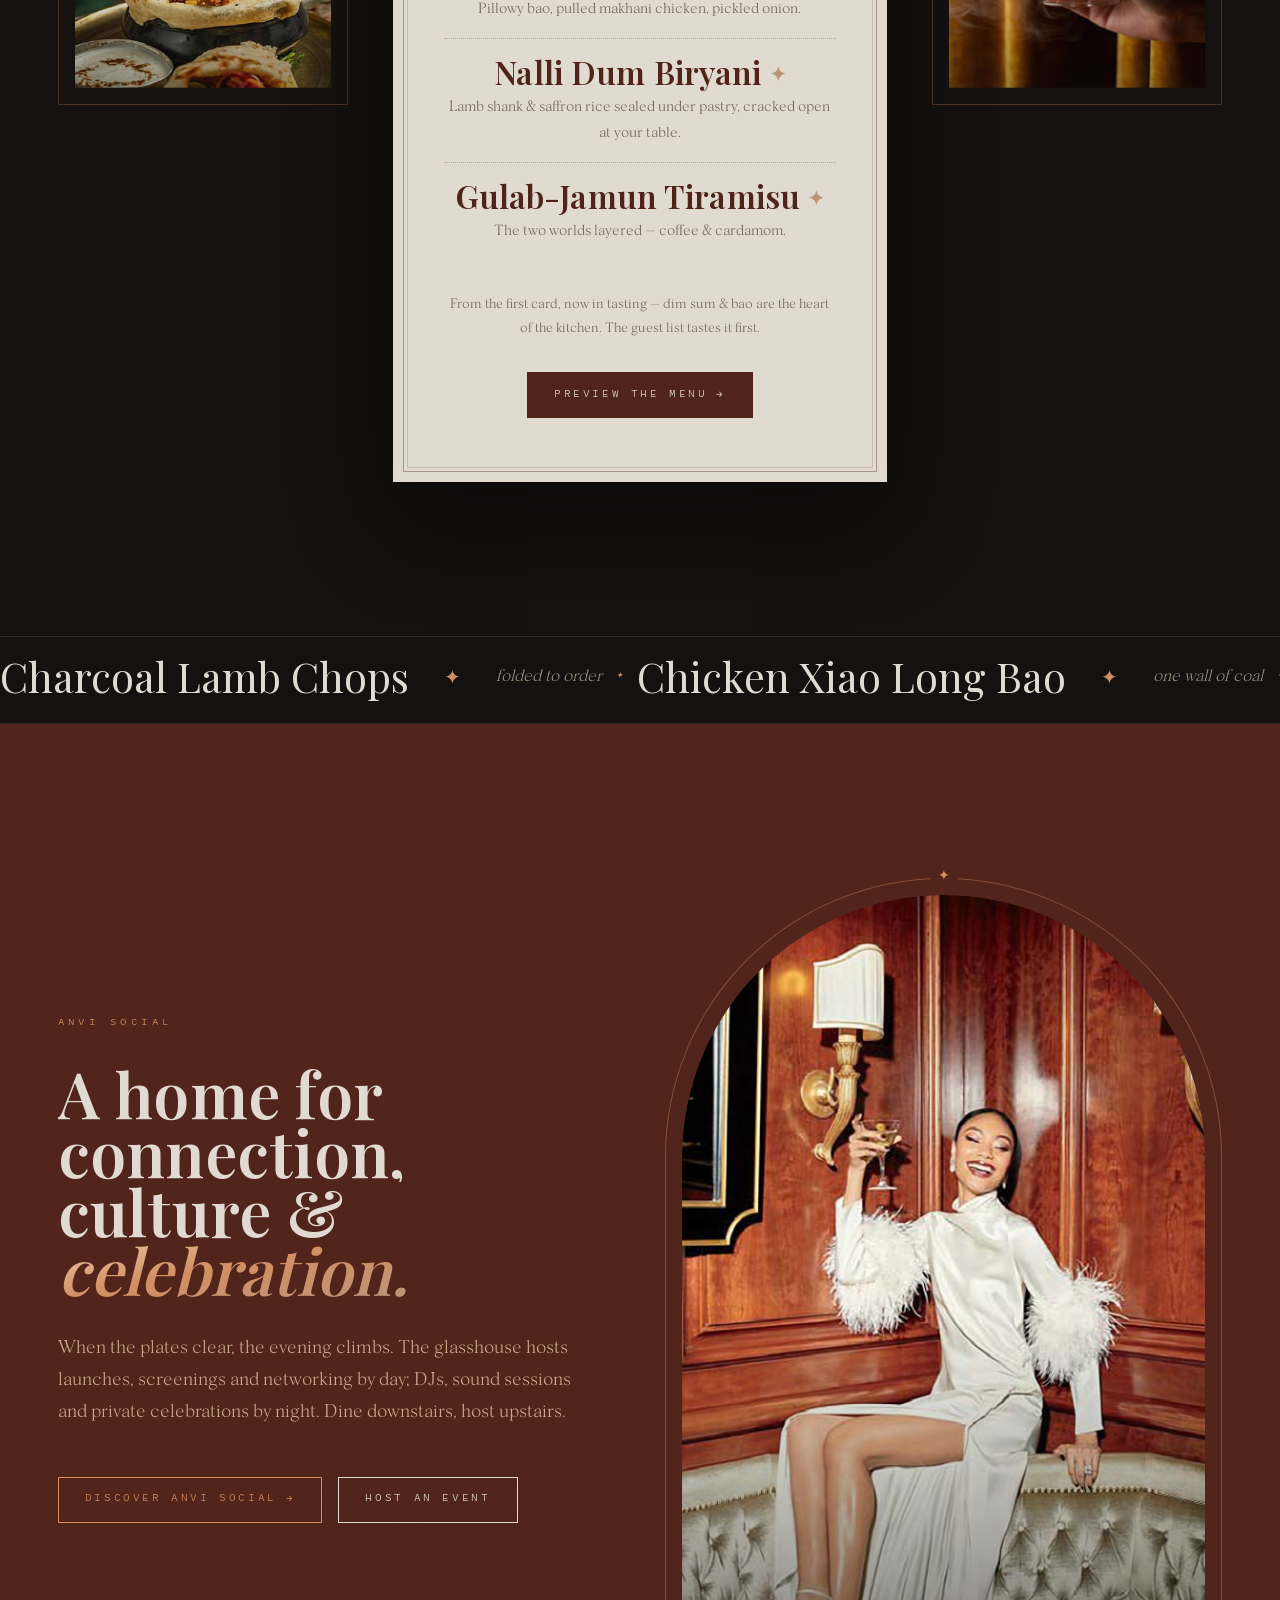
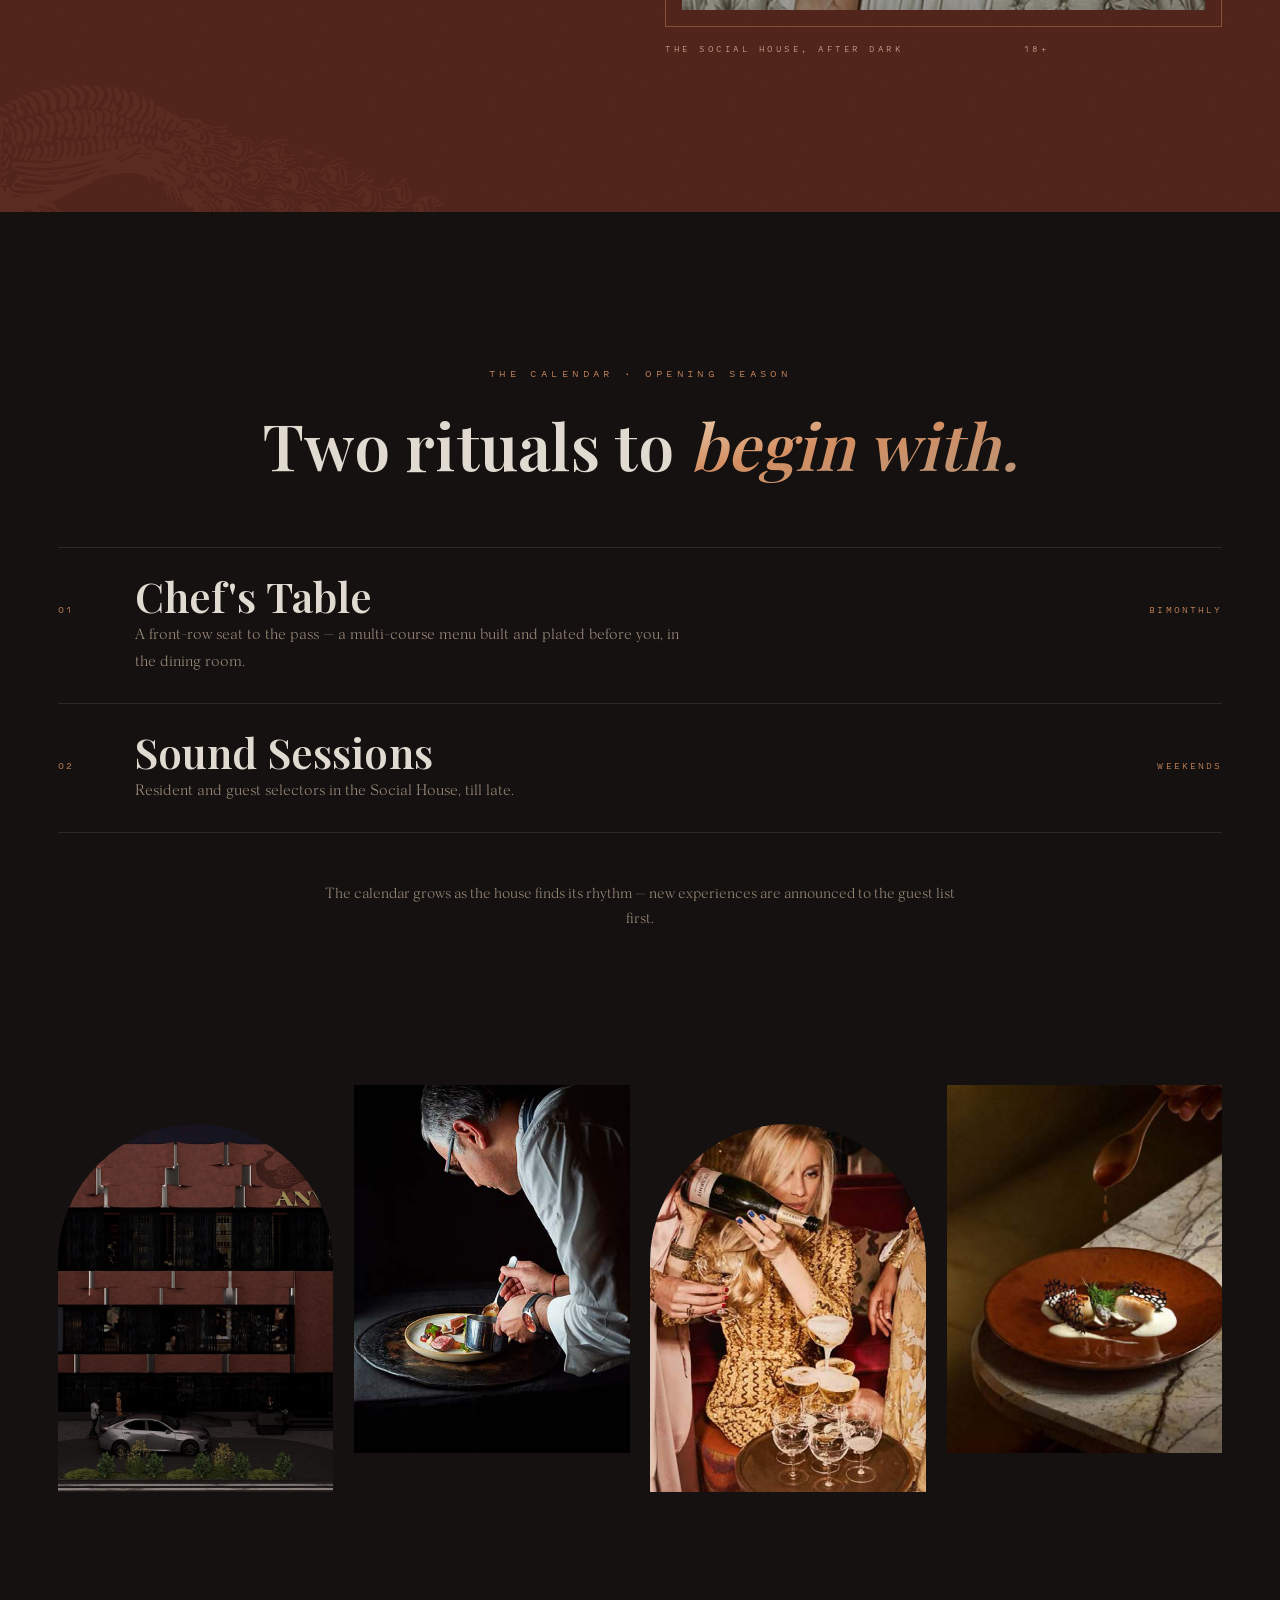
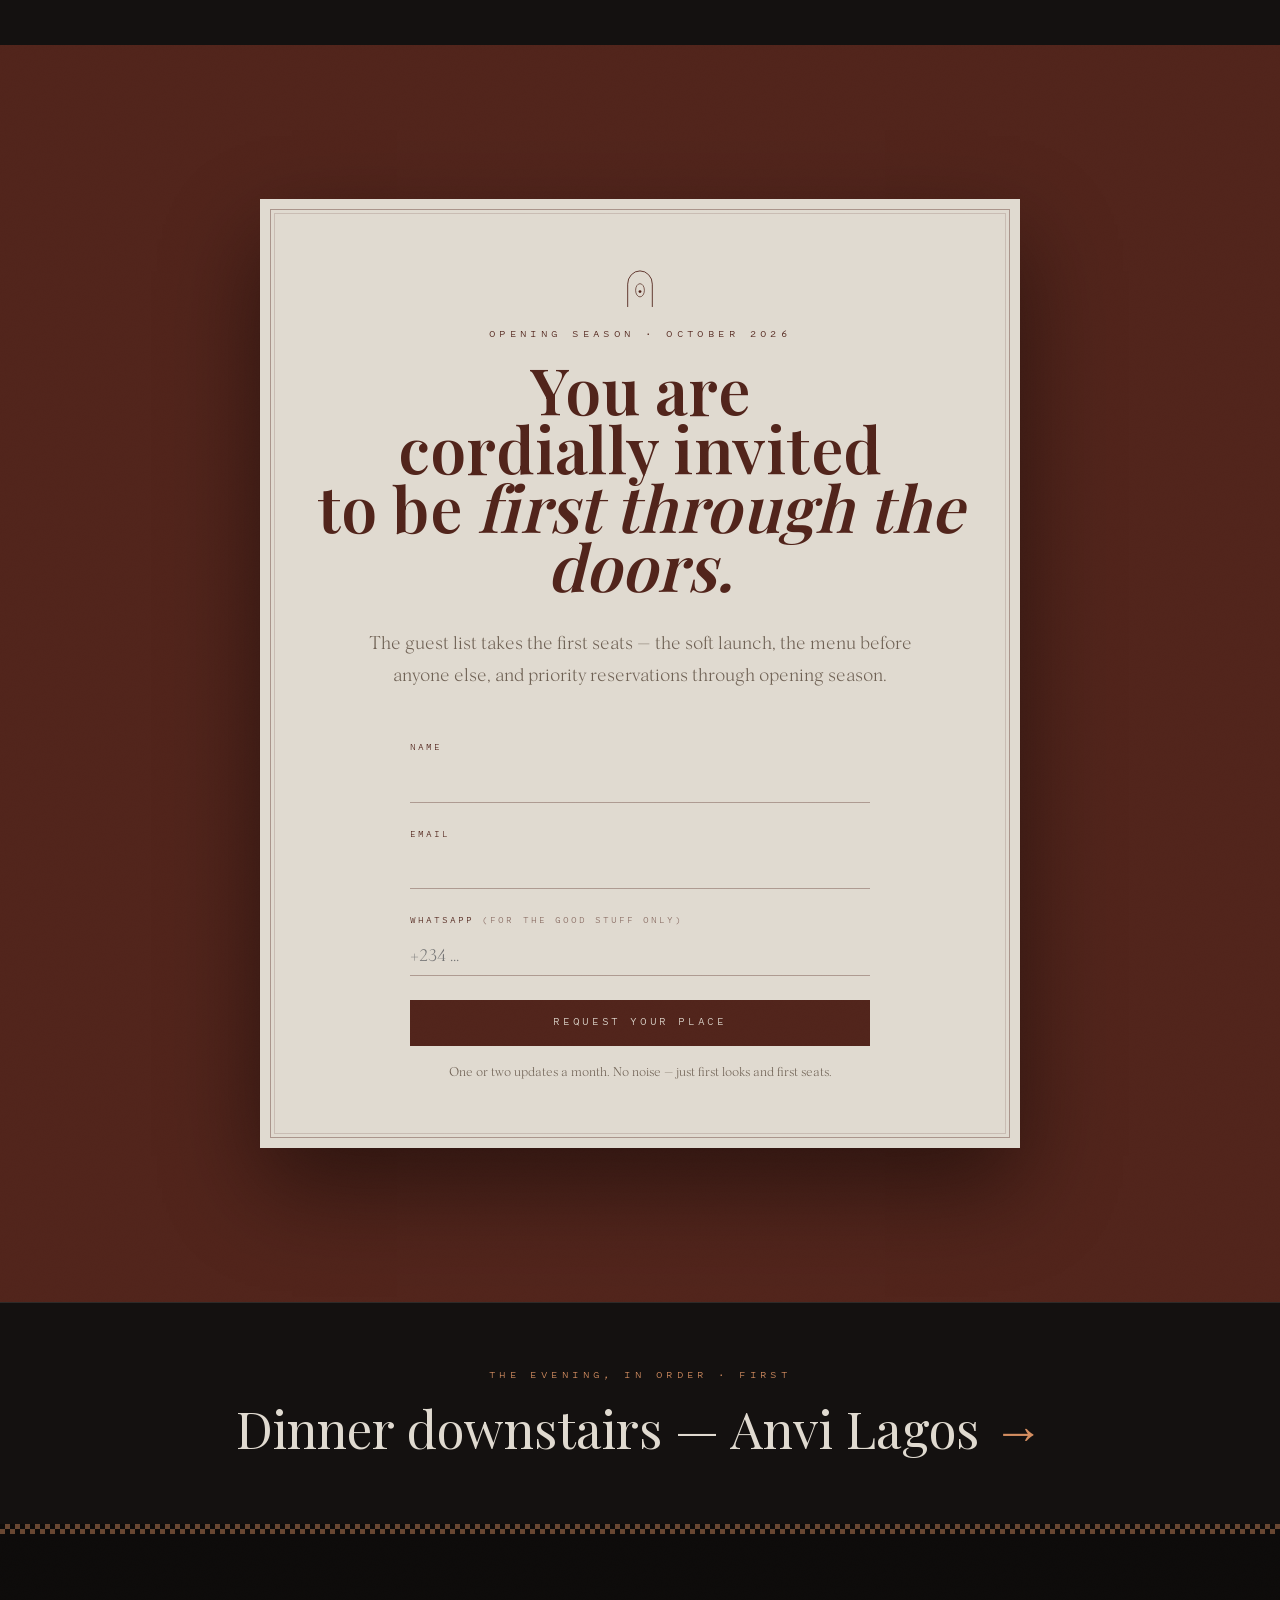
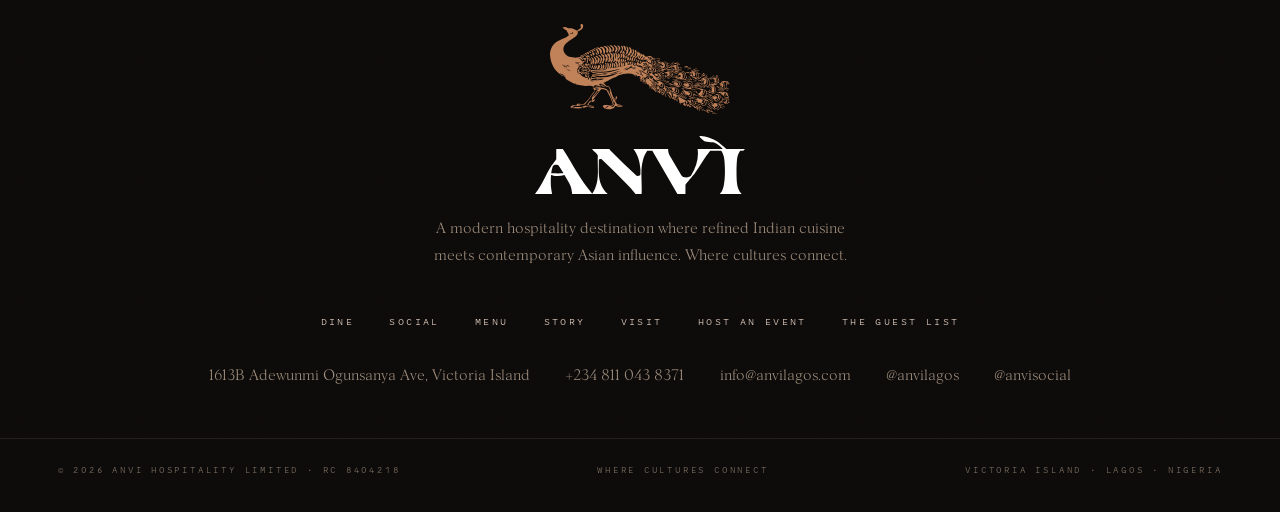
==== commit 078f0f45: "Coming-soon polish: launch instant, readable labels, touch peek, sharper facade - Countdowns target " ====
--- a/index.html
+++ b/index.html
@@ -34,7 +34,7 @@
 <link rel="preload" as="image" href="assets/img/real-dining-tree.jpg"
       imagesrcset="assets/img/real-dining-tree-1200.jpg 1200w, assets/img/real-dining-tree-1800.jpg 1800w, assets/img/real-dining-tree.jpg 2400w"
       imagesizes="100vw" fetchpriority="high">
-<link rel="stylesheet" href="css/anvi.css?v=15">
+<link rel="stylesheet" href="css/anvi.css?v=16">
 <script type="application/ld+json">
 {
   "@context": "https://schema.org",
@@ -54,7 +54,7 @@
     "dayOfWeek": ["Monday", "Tuesday", "Wednesday", "Thursday", "Friday", "Saturday", "Sunday"],
     "opens": "12:00",
     "closes": "23:00",
-    "validFrom": "2026-10-15"
+    "validFrom": "2026-10-15T18:00:00+01:00"
   },
   "address": {
     "@type": "PostalAddress",
@@ -158,7 +158,7 @@
       <span>A <b>social</b> destination</span>
     </p>
     <div class="row row--center hero__cta" data-rv style="--d:3">
-      <div class="tminus" data-count="2026-10-15"><b data-cd-days>—</b> days to first service</div>
+      <div class="tminus" data-count="2026-10-15T18:00:00+01:00"><b data-cd-days>--</b> days to first service</div>
       <a class="btn" href="reservations.html#list">Join the guest list <span class="ar">→</span></a>
     </div>
   </div>
@@ -420,6 +420,6 @@
 <script>window.va=window.va||function(){(window.vaq=window.vaq||[]).push(arguments)};</script>
 <script defer src="/_vercel/insights/script.js"></script>
 <script defer src="/_vercel/speed-insights/script.js"></script>
-<script src="js/anvi.js?v=15"></script>
+<script src="js/anvi.js?v=16"></script>
 </body>
 </html>
--- a/css/anvi.css
+++ b/css/anvi.css
@@ -839,6 +839,7 @@
 .peek { position: relative; overflow: clip; display: grid; align-items: center; justify-items: center;
   text-align: center; padding: 4.5rem var(--gut); isolation: isolate; }
 .peek__back { position: absolute; inset: 0; z-index: -2; }
+.peek__back picture { display: block; width: 100%; height: 100%; }
 .peek__back img { width: 100%; height: 100%; object-fit: cover; }
 /* Solid by default — the mask is applied only while .peeking, because iOS
    Safari renders a zero-radius gradient hole as fully transparent (cover gone). */
